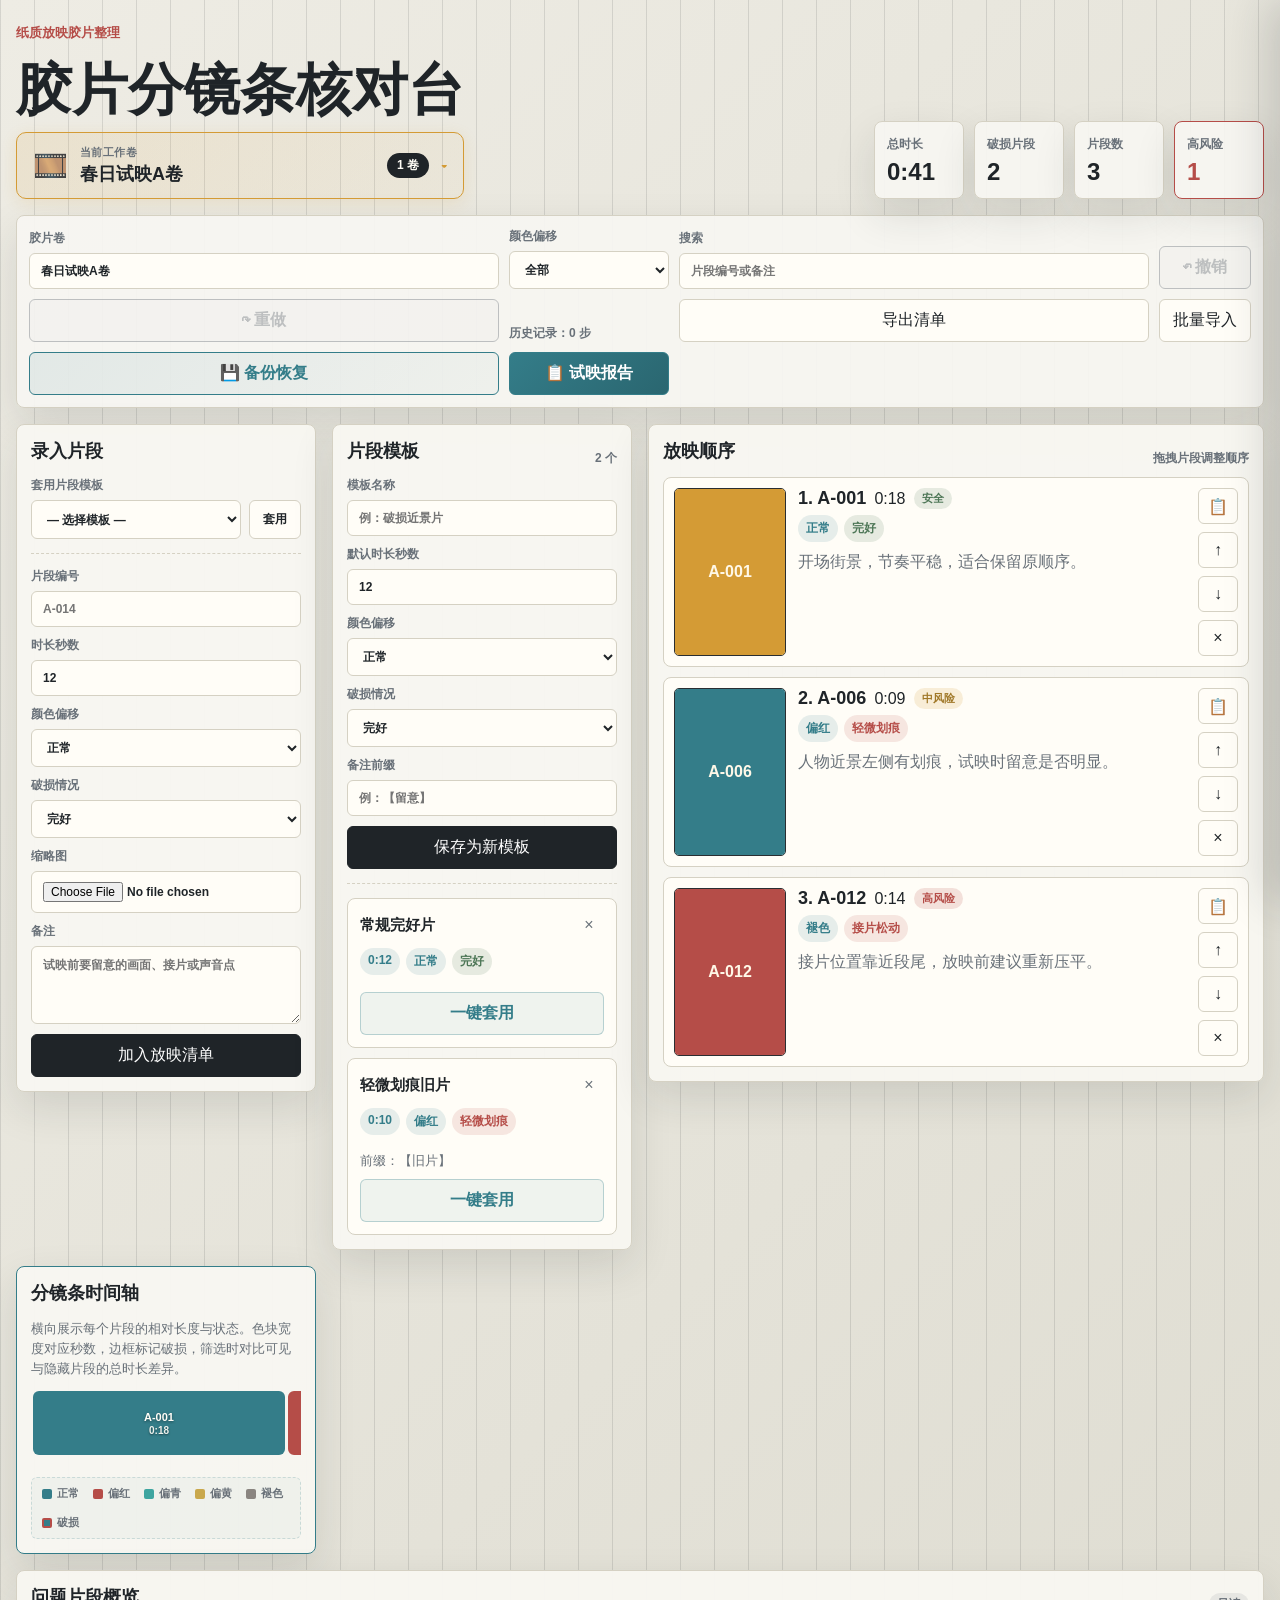
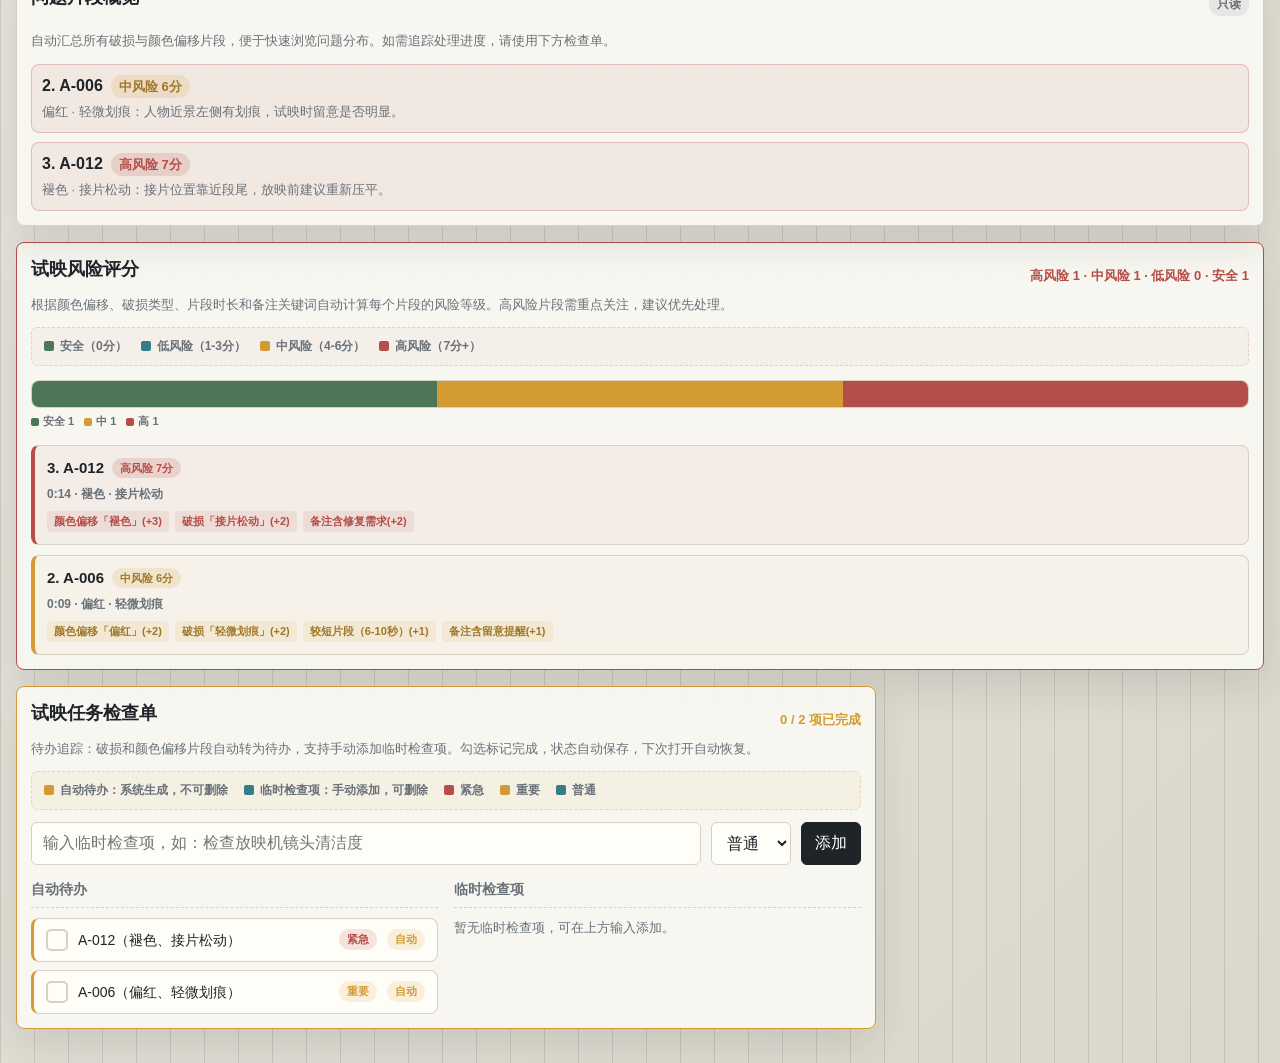
==== index.html @ 7a1b3fad ".41104836935399:3f5b674947022e9df2c1d7fb6cf31edd_6a314bb8a7eac68d84462b15.6a314bbda7eac68d84462b35.6" ====
<!doctype html>
<html lang="zh-CN">
  <head>
    <meta charset="UTF-8" />
    <meta name="viewport" content="width=device-width, initial-scale=1.0" />
    <title>胶片分镜条核对台</title>
    <link rel="stylesheet" href="styles.css" />
  </head>
  <body>
    <main class="shell">
      <header class="hero">
        <div class="hero-left">
          <p class="eyebrow">纸质放映胶片整理</p>
          <h1>胶片分镜条核对台</h1>
          <div class="reel-switcher">
            <button class="reel-switcher-btn" id="reelSwitcherBtn" title="管理胶片卷">
              <span class="reel-icon">🎞️</span>
              <span class="reel-info">
                <span class="reel-label">当前工作卷</span>
                <span class="reel-name" id="activeReelName">—</span>
              </span>
              <span class="reel-count" id="reelCountBadge">1 卷</span>
              <span class="reel-arrow">▾</span>
            </button>
          </div>
        </div>
        <div class="hero-stats">
          <div>
            <span>总时长</span>
            <strong id="totalDuration">0:00</strong>
          </div>
          <div>
            <span>破损片段</span>
            <strong id="damageCount">0</strong>
          </div>
          <div>
            <span>片段数</span>
            <strong id="segmentCount">0</strong>
          </div>
          <div class="risk-hero-stat">
            <span>高风险</span>
            <strong id="highRiskCount">0</strong>
          </div>
        </div>
      </header>

      <section class="toolbar">
        <label>
          胶片卷
          <input id="reelTitle" type="text" placeholder="例：春日试映A卷" />
        </label>
        <label>
          颜色偏移
          <select id="colorFilter">
            <option value="all">全部</option>
            <option value="正常">正常</option>
            <option value="偏红">偏红</option>
            <option value="偏青">偏青</option>
            <option value="偏黄">偏黄</option>
            <option value="褪色">褪色</option>
          </select>
        </label>
        <label>
          搜索
          <input id="searchInput" type="search" placeholder="片段编号或备注" />
        </label>
        <button id="undoBtn" class="history-btn" title="撤销 (Ctrl+Z)">↶ 撤销</button>
        <button id="redoBtn" class="history-btn" title="重做 (Ctrl+Shift+Z)">↷ 重做</button>
        <span id="historyStatus" class="history-status">历史记录：0 步</span>
        <button id="exportBtn">导出清单</button>
        <button id="importBtn">批量导入</button>
        <button id="backupBtn" class="backup-btn" title="备份与恢复">💾 备份恢复</button>
        <button id="reportBtn" class="report-btn" title="生成离线试映报告">📋 试映报告</button>
      </section>

      <section class="layout layout-with-templates">
        <aside class="panel">
          <div class="panel-head">
            <h2>录入片段</h2>
          </div>
          <div class="template-picker">
            <label>
              套用片段模板
              <div class="template-row">
                <select id="templateSelect">
                  <option value="">— 选择模板 —</option>
                </select>
                <button type="button" id="applyTemplateBtn" title="套用模板">套用</button>
              </div>
            </label>
          </div>
          <form id="segmentForm" class="segment-form">
            <label>
              片段编号
              <input id="codeInput" required placeholder="A-014" />
            </label>
            <label>
              时长秒数
              <input id="durationInput" required type="number" min="1" value="12" />
            </label>
            <label>
              颜色偏移
              <select id="shiftInput">
                <option value="正常">正常</option>
                <option value="偏红">偏红</option>
                <option value="偏青">偏青</option>
                <option value="偏黄">偏黄</option>
                <option value="褪色">褪色</option>
              </select>
            </label>
            <label>
              破损情况
              <select id="damageInput">
                <option value="完好">完好</option>
                <option value="轻微划痕">轻微划痕</option>
                <option value="齿孔破损">齿孔破损</option>
                <option value="接片松动">接片松动</option>
                <option value="需跳过">需跳过</option>
              </select>
            </label>
            <label>
              缩略图
              <input id="thumbInput" type="file" accept="image/*" />
            </label>
            <label>
              备注
              <textarea id="noteInput" rows="4" placeholder="试映前要留意的画面、接片或声音点"></textarea>
            </label>
            <button class="primary" type="submit">加入放映清单</button>
          </form>
        </aside>

        <aside class="panel template-panel">
          <div class="panel-head">
            <h2>片段模板</h2>
            <span id="templateCount">0 个</span>
          </div>
          <form id="templateForm" class="template-form">
            <label>
              模板名称
              <input id="templateNameInput" required placeholder="例：破损近景片" />
            </label>
            <label>
              默认时长秒数
              <input id="templateDurationInput" required type="number" min="1" value="12" />
            </label>
            <label>
              颜色偏移
              <select id="templateShiftInput">
                <option value="正常">正常</option>
                <option value="偏红">偏红</option>
                <option value="偏青">偏青</option>
                <option value="偏黄">偏黄</option>
                <option value="褪色">褪色</option>
              </select>
            </label>
            <label>
              破损情况
              <select id="templateDamageInput">
                <option value="完好">完好</option>
                <option value="轻微划痕">轻微划痕</option>
                <option value="齿孔破损">齿孔破损</option>
                <option value="接片松动">接片松动</option>
                <option value="需跳过">需跳过</option>
              </select>
            </label>
            <label>
              备注前缀
              <input id="templateNoteInput" placeholder="例：【留意】" />
            </label>
            <button class="primary" type="submit">保存为新模板</button>
          </form>
          <div id="templateList" class="template-list"></div>
        </aside>

        <section class="panel list-panel">
          <div class="panel-head">
            <h2>放映顺序</h2>
            <span>拖拽片段调整顺序</span>
          </div>
          <div id="segmentList" class="segment-list"></div>
        </section>

        <section class="panel timeline-panel">
          <div class="panel-head">
            <h2>分镜条时间轴</h2>
            <span id="timelineFilterHint"></span>
          </div>
          <p class="panel-hint">横向展示每个片段的相对长度与状态。色块宽度对应秒数，边框标记破损，筛选时对比可见与隐藏片段的总时长差异。</p>
          <div class="timeline-scroll">
            <div id="timelineBar" class="timeline-bar"></div>
          </div>
          <div class="timeline-legend">
            <span class="legend-item"><span class="legend-dot" style="background:var(--cyan)"></span>正常</span>
            <span class="legend-item"><span class="legend-dot" style="background:var(--red)"></span>偏红</span>
            <span class="legend-item"><span class="legend-dot" style="background:#3ea5a0"></span>偏青</span>
            <span class="legend-item"><span class="legend-dot" style="background:#c9a84c"></span>偏黄</span>
            <span class="legend-item"><span class="legend-dot" style="background:#8a8580"></span>褪色</span>
            <span class="legend-item"><span class="legend-dot damage-legend-dot"></span>破损</span>
          </div>
        </section>

        <aside class="panel warning-panel">
          <div class="panel-head">
            <h2>问题片段概览</h2>
            <span class="read-only-badge">只读</span>
          </div>
          <p class="panel-hint">自动汇总所有破损与颜色偏移片段，便于快速浏览问题分布。如需追踪处理进度，请使用下方检查单。</p>
          <div id="warningList" class="warning-list"></div>
        </aside>
      </section>

      <section class="risk-section">
        <div class="panel risk-panel">
          <div class="panel-head">
            <h2>试映风险评分</h2>
            <span id="riskOverviewStats">—</span>
          </div>
          <p class="panel-hint">根据颜色偏移、破损类型、片段时长和备注关键词自动计算每个片段的风险等级。高风险片段需重点关注，建议优先处理。</p>
          <div class="risk-legend">
            <span class="legend-item"><span class="legend-dot risk-legend-safe"></span> 安全（0分）</span>
            <span class="legend-item"><span class="legend-dot risk-legend-low"></span> 低风险（1-3分）</span>
            <span class="legend-item"><span class="legend-dot risk-legend-medium"></span> 中风险（4-6分）</span>
            <span class="legend-item"><span class="legend-dot risk-legend-high"></span> 高风险（7分+）</span>
          </div>
          <div class="risk-summary-bar" id="riskSummaryBar"></div>
          <div id="riskDetailList" class="risk-detail-list"></div>
        </div>
      </section>

      <section class="checklist-section">
        <div class="panel checklist-panel">
          <div class="panel-head">
            <h2>试映任务检查单</h2>
            <span id="checklistStats">0 / 0 项已完成</span>
          </div>
          <p class="panel-hint">待办追踪：破损和颜色偏移片段自动转为待办，支持手动添加临时检查项。勾选标记完成，状态自动保存，下次打开自动恢复。</p>
          <div class="checklist-legend">
            <span class="legend-item"><span class="legend-dot auto-dot"></span> 自动待办：系统生成，不可删除</span>
            <span class="legend-item"><span class="legend-dot manual-dot"></span> 临时检查项：手动添加，可删除</span>
            <span class="legend-item"><span class="legend-dot" style="background:#b54d48"></span> 紧急</span>
            <span class="legend-item"><span class="legend-dot" style="background:#d49b35"></span> 重要</span>
            <span class="legend-item"><span class="legend-dot" style="background:#347d89"></span> 普通</span>
          </div>
          <form id="checklistForm" class="checklist-form">
            <input id="checklistInput" type="text" placeholder="输入临时检查项，如：检查放映机镜头清洁度" required />
            <select id="checklistPriority" class="checklist-priority-select">
              <option value="normal">普通</option>
              <option value="important">重要</option>
              <option value="urgent">紧急</option>
            </select>
            <button class="primary" type="submit">添加</button>
          </form>
          <div class="checklist-groups">
            <div class="checklist-group">
              <h3 class="checklist-group-title">自动待办</h3>
              <div id="autoChecklist" class="checklist-list"></div>
            </div>
            <div class="checklist-group">
              <h3 class="checklist-group-title">临时检查项</h3>
              <div id="manualChecklist" class="checklist-list"></div>
            </div>
          </div>
        </div>
      </section>
    </main>

    <div class="reel-modal-backdrop" id="reelModalBackdrop"></div>
    <div class="reel-modal" id="reelModal" aria-hidden="true">
      <div class="reel-modal-header">
        <h2>胶片卷工作区</h2>
        <button type="button" class="reel-modal-close" id="reelModalClose" title="关闭">×</button>
      </div>
      <div class="reel-modal-body">
        <div class="reel-create-row">
          <input type="text" id="newReelNameInput" placeholder="新胶片卷名称，如：夏夜试映B卷" />
          <button type="button" class="primary" id="createReelBtn">新建胶片卷</button>
        </div>
        <div class="reel-list-header">
          <span>胶片卷列表</span>
          <span class="reel-list-tip" id="reelListTip">共 0 卷</span>
        </div>
        <div class="reel-tab-bar">
          <button type="button" class="reel-tab active" data-reel-tab="active">当前</button>
          <button type="button" class="reel-tab" data-reel-tab="archived">归档</button>
        </div>
        <div class="reel-list" id="reelList"></div>
      </div>
    </div>

    <div class="drawer-backdrop" id="drawerBackdrop"></div>
    <aside class="drawer" id="segmentDrawer" aria-hidden="true">
      <div class="drawer-header">
        <h2>片段详情</h2>
        <button type="button" class="drawer-close" id="drawerClose" title="关闭">×</button>
      </div>
      <div class="drawer-content">
        <div class="drawer-thumb-section">
          <div class="drawer-thumb" id="drawerThumb">
            <div class="film-placeholder">—</div>
          </div>
          <label class="drawer-thumb-upload">
            <input type="file" id="drawerThumbInput" accept="image/*" />
            <span>更换缩略图</span>
          </label>
        </div>
        <form id="drawerForm" class="drawer-form">
          <label>
            片段编号
            <input id="drawerCode" required placeholder="A-014" />
          </label>
          <label>
            时长秒数
            <input id="drawerDuration" required type="number" min="1" value="12" />
          </label>
          <label>
            颜色偏移
            <select id="drawerShift">
              <option value="正常">正常</option>
              <option value="偏红">偏红</option>
              <option value="偏青">偏青</option>
              <option value="偏黄">偏黄</option>
              <option value="褪色">褪色</option>
            </select>
          </label>
          <label>
            破损情况
            <select id="drawerDamage">
              <option value="完好">完好</option>
              <option value="轻微划痕">轻微划痕</option>
              <option value="齿孔破损">齿孔破损</option>
              <option value="接片松动">接片松动</option>
              <option value="需跳过">需跳过</option>
            </select>
          </label>
          <label>
            完整备注
            <textarea id="drawerNote" rows="6" placeholder="试映前要留意的画面、接片或声音点"></textarea>
          </label>
          <div class="drawer-actions">
            <button type="submit" class="primary">保存修改</button>
            <button type="button" id="drawerSaveTemplate" title="将此片段的配置保存为模板">存为模板</button>
            <button type="button" id="drawerDelete" class="drawer-delete-btn">删除此片段</button>
          </div>
        </form>
      </div>
    </aside>

    <div class="import-modal-backdrop" id="importModalBackdrop"></div>
    <div class="import-modal" id="importModal" aria-hidden="true">
      <div class="import-modal-header">
        <h2>批量导入片段清单</h2>
        <button type="button" class="import-modal-close" id="importModalClose" title="关闭">×</button>
      </div>
      <div class="import-modal-body">
        <p class="panel-hint">粘贴 CSV 文本或上传 CSV 文件，预览确认后写入当前放映清单。CSV 列顺序：片段编号, 秒数, 颜色偏移, 破损情况, 备注。</p>
        <div class="import-input-row">
          <textarea id="importCsvText" rows="8" placeholder="粘贴 CSV 内容，每行一条片段&#10;例：A-015,12,正常,完好,街景长镜头"></textarea>
          <div class="import-file-col">
            <label class="import-file-label">
              <input type="file" id="importCsvFile" accept=".csv,.txt" />
              <span>上传 CSV 文件</span>
            </label>
            <button type="button" class="primary" id="importParseBtn">解析预览</button>
          </div>
        </div>
        <div class="import-errors" id="importErrors" style="display:none"></div>
        <div class="import-preview-wrap" id="importPreviewWrap" style="display:none">
          <div class="import-preview-head">
            <h3>解析预览</h3>
            <span id="importPreviewStats"></span>
          </div>
          <div class="import-preview-scroll">
            <table class="import-preview-table" id="importPreviewTable">
              <thead>
                <tr>
                  <th style="width:42px"><input type="checkbox" id="importSelectAll" /></th>
                  <th>行号</th>
                  <th>片段编号</th>
                  <th>秒数</th>
                  <th>颜色偏移</th>
                  <th>破损情况</th>
                  <th>备注</th>
                  <th>状态</th>
                </tr>
              </thead>
              <tbody id="importPreviewBody"></tbody>
            </table>
          </div>
          <div class="import-actions">
            <button type="button" class="primary" id="importConfirmBtn" disabled>确认导入有效行</button>
            <button type="button" id="importCancelBtn">取消</button>
          </div>
        </div>
      </div>
    </div>

    <div class="save-tpl-modal-backdrop" id="saveTplModalBackdrop"></div>
    <div class="save-tpl-modal" id="saveTplModal" aria-hidden="true">
      <div class="save-tpl-modal-header">
        <h2>从片段保存为模板</h2>
        <button type="button" class="save-tpl-modal-close" id="saveTplModalClose" title="关闭">×</button>
      </div>
      <div class="save-tpl-modal-body">
        <p class="panel-hint">以下配置来自当前片段，确认名称后保存为新模板。</p>
        <form id="saveTplForm" class="save-tpl-form">
          <label>
            模板名称
            <input id="saveTplNameInput" required placeholder="例：近景破损片（参考自 A-014）" />
          </label>
          <div class="save-tpl-preview">
            <div class="save-tpl-preview-item">
              <span class="save-tpl-preview-label">时长</span>
              <span class="save-tpl-preview-value" id="saveTplPreviewDuration">—</span>
            </div>
            <div class="save-tpl-preview-item">
              <span class="save-tpl-preview-label">颜色偏移</span>
              <span class="save-tpl-preview-value" id="saveTplPreviewShift">—</span>
            </div>
            <div class="save-tpl-preview-item">
              <span class="save-tpl-preview-label">破损情况</span>
              <span class="save-tpl-preview-value" id="saveTplPreviewDamage">—</span>
            </div>
            <div class="save-tpl-preview-item">
              <span class="save-tpl-preview-label">备注前缀</span>
              <span class="save-tpl-preview-value" id="saveTplPreviewNote">—</span>
            </div>
          </div>
          <label>
            备注前缀（可编辑）
            <input id="saveTplNoteInput" placeholder="留空则不使用前缀" />
          </label>
          <div class="save-tpl-actions">
            <button type="submit" class="primary">确认保存模板</button>
            <button type="button" id="saveTplCancelBtn">取消</button>
          </div>
        </form>
      </div>
    </div>

    <div class="backup-modal-backdrop" id="backupModalBackdrop"></div>
    <div class="backup-modal" id="backupModal" aria-hidden="true">
      <div class="backup-modal-header">
        <h2>本地项目备份与恢复</h2>
        <button type="button" class="backup-modal-close" id="backupModalClose" title="关闭">×</button>
      </div>
      <div class="backup-modal-body">
        <div class="backup-section">
          <div class="backup-section-head">
            <h3>📤 导出备份</h3>
            <span class="backup-section-desc">将当前所有胶片卷、片段、模板数据导出为 JSON 备份文件</span>
          </div>
          <div class="backup-info">
            <div class="backup-info-item">
              <span class="backup-info-label">胶片卷</span>
              <span class="backup-info-value" id="backupReelCount">0 卷</span>
            </div>
            <div class="backup-info-item">
              <span class="backup-info-label">片段总数</span>
              <span class="backup-info-value" id="backupSegmentCount">0 个</span>
            </div>
            <div class="backup-info-item">
              <span class="backup-info-label">模板数</span>
              <span class="backup-info-value" id="backupTemplateCount">0 个</span>
            </div>
            <div class="backup-info-item">
              <span class="backup-info-label">数据版本</span>
              <span class="backup-info-value">v3</span>
            </div>
          </div>
          <button class="primary backup-export-btn" id="backupExportBtn">导出 JSON 备份文件</button>
        </div>

        <div class="backup-divider"></div>

        <div class="backup-section">
          <div class="backup-section-head">
            <h3>📥 导入恢复</h3>
            <span class="backup-section-desc">选择备份文件恢复数据，导入前会进行校验</span>
          </div>
          <label class="backup-file-label">
            <input type="file" id="backupFileInput" accept=".json" />
            <span>选择 JSON 备份文件</span>
          </label>
          <div class="backup-errors" id="backupErrors" style="display:none"></div>
          <div class="backup-warnings" id="backupWarnings" style="display:none"></div>
          <div class="backup-preview-wrap" id="backupPreviewWrap" style="display:none">
            <div class="backup-preview-head">
              <h4>备份预览</h4>
              <span id="backupVersionBadge" class="backup-version-badge">v2</span>
            </div>
            <div class="backup-preview-grid">
              <div class="backup-preview-item">
                <span class="backup-preview-label">胶片卷</span>
                <span class="backup-preview-value" id="previewReelCount">0 卷</span>
              </div>
              <div class="backup-preview-item">
                <span class="backup-preview-label">片段总数</span>
                <span class="backup-preview-value" id="previewSegmentCount">0 个</span>
              </div>
              <div class="backup-preview-item">
                <span class="backup-preview-label">模板数</span>
                <span class="backup-preview-value" id="previewTemplateCount">0 个</span>
              </div>
              <div class="backup-preview-item">
                <span class="backup-preview-label">导出时间</span>
                <span class="backup-preview-value" id="previewExportTime">—</span>
              </div>
            </div>
            <div class="backup-conflict-info" id="backupConflictInfo" style="display:none">
              <h4>⚠️ ID 冲突检测</h4>
              <p id="backupConflictText"></p>
            </div>
            <div class="backup-mode-select">
              <h4>选择恢复方式</h4>
              <div class="backup-mode-options">
                <label class="backup-mode-option">
                  <input type="radio" name="backupMode" value="overwrite" checked />
                  <div class="backup-mode-card">
                    <strong>覆盖当前数据</strong>
                    <span>用备份数据完全替换当前所有内容，当前数据将丢失</span>
                  </div>
                </label>
                <label class="backup-mode-option">
                  <input type="radio" name="backupMode" value="merge" />
                  <div class="backup-mode-card">
                    <strong>合并到当前清单</strong>
                    <span>将备份中的胶片卷、模板追加到当前数据，ID 冲突时自动生成新 ID</span>
                  </div>
                </label>
              </div>
            </div>
            <div class="backup-actions">
              <button type="button" class="primary" id="backupConfirmBtn" disabled>确认恢复</button>
              <button type="button" id="backupCancelBtn">取消</button>
            </div>
          </div>
        </div>
      </div>
    </div>

    <script src="risk-rules.js"></script>
    <script src="app.js"></script>
  </body>
</html>
---- styles.css ----
:root {
  --ink: #1f2428;
  --muted: #697179;
  --panel: #f8f7f2;
  --line: #d5d1c3;
  --amber: #d49b35;
  --red: #b54d48;
  --cyan: #347d89;
  --green: #4d7656;
  --bg: #e9e7dc;
  --shadow: 0 16px 42px rgba(33, 38, 42, 0.12);
}

* {
  box-sizing: border-box;
}

body {
  margin: 0;
  min-height: 100vh;
  background:
    repeating-linear-gradient(90deg, rgba(31, 36, 40, 0.12) 0 1px, transparent 1px 34px),
    linear-gradient(135deg, #eeece4, #dad8cc);
  color: var(--ink);
  font-family: "Inter", "PingFang SC", "Microsoft YaHei", sans-serif;
}

button,
input,
select,
textarea {
  font: inherit;
}

button {
  border: 1px solid var(--line);
  border-radius: 6px;
  background: #fffdf7;
  color: var(--ink);
  padding: 10px 13px;
  cursor: pointer;
}

button:hover {
  border-color: var(--cyan);
}

button.primary {
  background: var(--ink);
  border-color: var(--ink);
  color: #fff;
}

input,
select,
textarea {
  width: 100%;
  border: 1px solid var(--line);
  border-radius: 6px;
  background: #fffdf7;
  color: var(--ink);
  padding: 10px 11px;
  outline: none;
}

textarea {
  resize: vertical;
}

input:focus,
select:focus,
textarea:focus {
  border-color: var(--cyan);
  box-shadow: 0 0 0 3px rgba(52, 125, 137, 0.16);
}

.shell {
  width: min(1420px, calc(100vw - 32px));
  margin: 0 auto;
  padding: 24px 0 34px;
}

.hero {
  display: flex;
  justify-content: space-between;
  gap: 18px;
  align-items: end;
  margin-bottom: 16px;
}

.eyebrow {
  margin: 0 0 6px;
  color: var(--red);
  font-size: 13px;
  font-weight: 900;
  letter-spacing: 0;
}

h1,
h2,
p {
  margin-top: 0;
}

h1 {
  margin-bottom: 0;
  font-size: clamp(30px, 5vw, 56px);
  line-height: 1;
}

h2 {
  margin-bottom: 14px;
  font-size: 18px;
}

.hero-stats {
  display: grid;
  grid-template-columns: repeat(3, minmax(110px, 1fr));
  gap: 10px;
}

.hero-stats div {
  border: 1px solid var(--line);
  border-radius: 8px;
  background: rgba(248, 247, 242, 0.92);
  box-shadow: var(--shadow);
  padding: 12px;
}

.hero-stats span,
.panel-head span {
  color: var(--muted);
  font-size: 12px;
  font-weight: 800;
}

.hero-stats strong {
  display: block;
  margin-top: 5px;
  font-size: 24px;
}

.toolbar {
  display: grid;
  grid-template-columns: minmax(220px, 1fr) 160px minmax(200px, 1fr) auto;
  gap: 10px;
  align-items: end;
  border: 1px solid var(--line);
  border-radius: 8px;
  background: rgba(248, 247, 242, 0.92);
  box-shadow: var(--shadow);
  padding: 12px;
  margin-bottom: 16px;
}

label {
  display: grid;
  gap: 6px;
  color: var(--muted);
  font-size: 12px;
  font-weight: 900;
}

.layout {
  display: grid;
  grid-template-columns: 310px minmax(420px, 1fr) 300px;
  gap: 16px;
  align-items: start;
}

.layout-with-templates {
  grid-template-columns: 300px 300px minmax(420px, 1fr) 290px;
}

.panel {
  border: 1px solid var(--line);
  border-radius: 8px;
  background: rgba(248, 247, 242, 0.96);
  box-shadow: var(--shadow);
  padding: 14px;
}

.segment-form {
  display: grid;
  gap: 10px;
}

.panel-head {
  display: flex;
  align-items: center;
  justify-content: space-between;
  gap: 12px;
}

.segment-list {
  display: grid;
  gap: 10px;
}

.segment-card {
  display: grid;
  grid-template-columns: 112px 1fr auto;
  gap: 12px;
  align-items: stretch;
  border: 1px solid var(--line);
  border-radius: 8px;
  background: #fffdf7;
  padding: 10px;
  cursor: grab;
  transition: border-color 0.2s, box-shadow 0.2s, transform 0.15s;
}

.segment-card:hover {
  border-color: var(--cyan);
  box-shadow: 0 4px 14px rgba(52, 125, 137, 0.15);
}

.segment-card.dragging {
  opacity: 0.45;
}

.thumb {
  width: 100%;
  aspect-ratio: 1.45;
  border: 1px solid #2a2e31;
  border-radius: 5px;
  overflow: hidden;
  background:
    linear-gradient(45deg, rgba(212, 155, 53, 0.3), rgba(52, 125, 137, 0.28)),
    #2a2e31;
}

.thumb img {
  width: 100%;
  height: 100%;
  object-fit: cover;
  display: block;
}

.film-placeholder {
  display: grid;
  place-items: center;
  width: 100%;
  height: 100%;
  color: #fff8e8;
  font-weight: 900;
}

.segment-main {
  min-width: 0;
}

.segment-title {
  display: flex;
  align-items: center;
  gap: 8px;
  flex-wrap: wrap;
  margin-bottom: 6px;
}

.segment-title strong {
  font-size: 18px;
}

.tag-row {
  display: flex;
  gap: 6px;
  flex-wrap: wrap;
  margin-bottom: 8px;
}

.tag {
  border-radius: 999px;
  padding: 5px 8px;
  background: rgba(52, 125, 137, 0.12);
  color: var(--cyan);
  font-size: 12px;
  font-weight: 900;
}

.tag.damage {
  background: rgba(181, 77, 72, 0.13);
  color: var(--red);
}

.tag.ok {
  background: rgba(77, 118, 86, 0.14);
  color: var(--green);
}

.segment-note {
  margin: 0;
  color: var(--muted);
  line-height: 1.55;
}

.segment-actions {
  display: grid;
  gap: 8px;
  align-content: start;
}

.segment-actions button {
  width: 40px;
  height: 36px;
  padding: 0;
}

.warning-panel .panel-head {
  margin-bottom: 8px;
}

.read-only-badge {
  display: inline-block;
  padding: 3px 8px;
  border-radius: 999px;
  background: rgba(105, 113, 121, 0.12);
  color: var(--muted);
  font-size: 11px;
  font-weight: 900;
}

.warning-list {
  display: grid;
  gap: 9px;
}

.warning-item {
  border: 1px solid rgba(181, 77, 72, 0.28);
  border-radius: 8px;
  background: rgba(181, 77, 72, 0.08);
  padding: 10px;
  cursor: default;
  user-select: none;
}

.warning-item strong {
  display: block;
  margin-bottom: 4px;
}

.warning-item span,
.empty {
  color: var(--muted);
  font-size: 13px;
  line-height: 1.5;
}

.template-picker {
  margin-bottom: 14px;
  padding-bottom: 14px;
  border-bottom: 1px dashed var(--line);
}

.template-row {
  display: grid;
  grid-template-columns: 1fr auto;
  gap: 8px;
}

.template-panel .template-form {
  display: grid;
  gap: 10px;
  padding-bottom: 14px;
  margin-bottom: 14px;
  border-bottom: 1px dashed var(--line);
}

.template-list {
  display: grid;
  gap: 10px;
}

.template-card {
  border: 1px solid var(--line);
  border-radius: 8px;
  background: #fffdf7;
  padding: 12px;
  display: grid;
  gap: 9px;
}

.template-card-head {
  display: flex;
  align-items: center;
  justify-content: space-between;
  gap: 8px;
}

.template-card-head strong {
  font-size: 15px;
}

.template-delete {
  width: 30px;
  height: 28px;
  padding: 0;
  line-height: 1;
  border-color: transparent;
  background: transparent;
  color: var(--muted);
}

.template-delete:hover {
  border-color: var(--red);
  color: var(--red);
  background: rgba(181, 77, 72, 0.08);
}

.template-note {
  margin: 0;
  color: var(--muted);
  font-size: 13px;
}

.template-apply {
  width: 100%;
  background: rgba(52, 125, 137, 0.08);
  border-color: rgba(52, 125, 137, 0.3);
  color: var(--cyan);
  font-weight: 800;
}

.template-apply:hover {
  background: rgba(52, 125, 137, 0.16);
  border-color: var(--cyan);
}

@media (max-width: 1480px) {
  .layout-with-templates {
    grid-template-columns: 300px 300px minmax(380px, 1fr);
  }

  .layout-with-templates .warning-panel {
    grid-column: 1 / -1;
  }
}

@media (max-width: 1120px) {
  .hero {
    align-items: stretch;
    flex-direction: column;
  }

  .toolbar,
  .layout {
    grid-template-columns: 1fr;
  }
}

@media (max-width: 660px) {
  .shell {
    width: min(100vw - 20px, 1420px);
  }

  .hero-stats {
    grid-template-columns: 1fr;
  }

  .segment-card {
    grid-template-columns: 1fr;
  }

  .segment-actions {
    grid-template-columns: repeat(3, 1fr);
  }

  .segment-actions button {
    width: 100%;
  }

  .checklist-form {
    grid-template-columns: 1fr;
  }
}

.panel-hint {
  margin: 0 0 12px;
  color: var(--muted);
  font-size: 13px;
  line-height: 1.55;
}

.checklist-section {
  margin-top: 16px;
}

.checklist-panel {
  max-width: 860px;
  border-color: var(--amber);
}

.checklist-panel .panel-head span {
  color: var(--amber);
  font-weight: 900;
  font-size: 13px;
}

.checklist-legend {
  display: flex;
  gap: 16px;
  flex-wrap: wrap;
  margin-bottom: 12px;
  padding: 10px 12px;
  background: rgba(212, 155, 53, 0.06);
  border-radius: 6px;
  border: 1px dashed rgba(212, 155, 53, 0.3);
}

.legend-item {
  display: inline-flex;
  align-items: center;
  gap: 6px;
  color: var(--muted);
  font-size: 12px;
  font-weight: 800;
}

.legend-dot {
  width: 10px;
  height: 10px;
  border-radius: 2px;
  flex-shrink: 0;
}

.legend-dot.auto-dot {
  background: var(--amber);
}

.legend-dot.manual-dot {
  background: var(--cyan);
}

.checklist-form {
  display: grid;
  grid-template-columns: 1fr auto auto;
  gap: 10px;
  margin-bottom: 16px;
}

.checklist-form input {
  flex: 1;
}

.checklist-priority-select {
  min-width: 80px;
}

.checklist-groups {
  display: grid;
  grid-template-columns: 1fr 1fr;
  gap: 16px;
}

.checklist-group-title {
  font-size: 14px;
  color: var(--muted);
  margin: 0 0 10px;
  padding-bottom: 8px;
  border-bottom: 1px dashed var(--line);
}

.checklist-list {
  display: grid;
  gap: 8px;
}

.checklist-item {
  display: flex;
  align-items: center;
  gap: 10px;
  border: 1px solid var(--line);
  border-radius: 8px;
  background: #fffdf7;
  padding: 10px 12px;
  transition: background 0.2s, border-color 0.2s;
}

.checklist-item.checked {
  background: rgba(77, 118, 86, 0.06);
  border-color: rgba(77, 118, 86, 0.25);
}

.checklist-item.checked .checklist-text {
  text-decoration: line-through;
  color: var(--muted);
}

.checklist-checkbox {
  display: flex;
  align-items: center;
  justify-content: center;
  width: 22px;
  height: 22px;
  flex-shrink: 0;
  cursor: pointer;
  position: relative;
}

.checklist-checkbox input {
  position: absolute;
  opacity: 0;
  width: 0;
  height: 0;
}

.checkmark {
  width: 22px;
  height: 22px;
  border: 2px solid var(--line);
  border-radius: 5px;
  background: #fffdf7;
  transition: background 0.2s, border-color 0.2s;
}

.checklist-checkbox input:checked + .checkmark {
  background: var(--green);
  border-color: var(--green);
}

.checklist-checkbox input:checked + .checkmark::after {
  content: "";
  position: absolute;
  top: 4px;
  left: 7px;
  width: 6px;
  height: 10px;
  border: solid #fff;
  border-width: 0 2px 2px 0;
  transform: rotate(45deg);
}

.checklist-text {
  flex: 1;
  font-size: 14px;
  line-height: 1.45;
  min-width: 0;
  word-break: break-word;
  transition: color 0.2s;
}

.checklist-badge {
  flex-shrink: 0;
  border-radius: 999px;
  padding: 3px 8px;
  font-size: 11px;
  font-weight: 900;
}

.auto-badge {
  background: rgba(212, 155, 53, 0.14);
  color: var(--amber);
}

.priority-badge {
  flex-shrink: 0;
  border-radius: 999px;
  padding: 3px 8px;
  font-size: 11px;
  font-weight: 900;
}

.priority-urgent {
  background: rgba(181, 77, 72, 0.14);
  color: var(--red);
}

.priority-important {
  background: rgba(212, 155, 53, 0.14);
  color: var(--amber);
}

.priority-normal {
  background: rgba(52, 125, 137, 0.12);
  color: var(--cyan);
}

.checklist-item.priority-urgent-border {
  border-left: 3px solid var(--red);
}

.checklist-item.priority-important-border {
  border-left: 3px solid var(--amber);
}

.checklist-item.priority-normal-border {
  border-left: 3px solid var(--cyan);
}

.checklist-item.checked.priority-urgent-border,
.checklist-item.checked.priority-important-border,
.checklist-item.checked.priority-normal-border {
  border-left-color: var(--green);
}

.checklist-delete {
  flex-shrink: 0;
  width: 28px;
  height: 26px;
  padding: 0;
  line-height: 1;
  border-color: transparent;
  background: transparent;
  color: var(--muted);
  font-size: 16px;
}

.checklist-delete:hover {
  border-color: var(--red);
  color: var(--red);
  background: rgba(181, 77, 72, 0.08);
}

.checklist-item.auto-item {
  border-left: 3px solid var(--amber);
}

.checklist-item.manual-item {
  border-left: 3px solid var(--cyan);
}

.checklist-item.auto-item.checked {
  border-left-color: var(--green);
}

.checklist-item.manual-item.checked {
  border-left-color: var(--green);
}

@media (max-width: 780px) {
  .checklist-groups {
    grid-template-columns: 1fr;
  }
}

.drawer-backdrop {
  position: fixed;
  inset: 0;
  background: rgba(31, 36, 40, 0.45);
  backdrop-filter: blur(2px);
  opacity: 0;
  visibility: hidden;
  transition: opacity 0.25s ease, visibility 0.25s ease;
  z-index: 999;
}

.drawer-backdrop.open {
  opacity: 1;
  visibility: visible;
}

.drawer {
  position: fixed;
  top: 0;
  right: 0;
  width: min(440px, 100vw);
  height: 100vh;
  background: var(--panel);
  border-left: 1px solid var(--line);
  box-shadow: -12px 0 42px rgba(33, 38, 42, 0.18);
  transform: translateX(100%);
  transition: transform 0.3s cubic-bezier(0.4, 0, 0.2, 1);
  z-index: 1000;
  display: flex;
  flex-direction: column;
}

.drawer.open {
  transform: translateX(0);
}

.drawer-header {
  display: flex;
  align-items: center;
  justify-content: space-between;
  padding: 16px 18px;
  border-bottom: 1px solid var(--line);
  background: rgba(255, 253, 247, 0.85);
}

.drawer-header h2 {
  margin: 0;
  font-size: 18px;
}

.drawer-close {
  width: 36px;
  height: 34px;
  padding: 0;
  font-size: 22px;
  line-height: 1;
  border-color: transparent;
  background: transparent;
  color: var(--muted);
}

.drawer-close:hover {
  border-color: var(--line);
  color: var(--ink);
  background: #fffdf7;
}

.drawer-content {
  flex: 1;
  overflow-y: auto;
  padding: 18px;
  display: flex;
  flex-direction: column;
  gap: 16px;
}

.drawer-thumb-section {
  display: flex;
  flex-direction: column;
  gap: 10px;
  align-items: center;
}

.drawer-thumb {
  width: 100%;
  aspect-ratio: 1.7;
  border: 1px solid #2a2e31;
  border-radius: 6px;
  overflow: hidden;
  background:
    linear-gradient(45deg, rgba(212, 155, 53, 0.3), rgba(52, 125, 137, 0.28)),
    #2a2e31;
}

.drawer-thumb img {
  width: 100%;
  height: 100%;
  object-fit: cover;
  display: block;
}

.drawer-thumb .film-placeholder {
  display: grid;
  place-items: center;
  width: 100%;
  height: 100%;
  color: #fff8e8;
  font-weight: 900;
  font-size: 20px;
}

.drawer-thumb-upload {
  display: inline-flex;
  align-items: center;
  justify-content: center;
  gap: 6px;
  cursor: pointer;
  padding: 8px 14px;
  border: 1px dashed var(--line);
  border-radius: 6px;
  background: #fffdf7;
  color: var(--muted);
  font-size: 13px;
  font-weight: 800;
  width: auto;
}

.drawer-thumb-upload:hover {
  border-color: var(--cyan);
  color: var(--cyan);
}

.drawer-thumb-upload input {
  display: none;
}

.drawer-form {
  display: grid;
  gap: 12px;
}

.drawer-actions {
  display: grid;
  grid-template-columns: 1fr auto auto;
  gap: 10px;
  margin-top: 4px;
}

.drawer-delete-btn {
  background: rgba(181, 77, 72, 0.08);
  border-color: rgba(181, 77, 72, 0.3);
  color: var(--red);
  font-weight: 800;
}

.drawer-delete-btn:hover {
  background: rgba(181, 77, 72, 0.16);
  border-color: var(--red);
  color: var(--red);
}

#drawerSaveTemplate {
  background: linear-gradient(135deg, rgba(52, 125, 137, 0.08), rgba(52, 125, 137, 0.03));
  border-color: rgba(52, 125, 137, 0.35);
  color: var(--cyan);
  font-weight: 800;
}

#drawerSaveTemplate:hover {
  background: linear-gradient(135deg, rgba(52, 125, 137, 0.16), rgba(52, 125, 137, 0.06));
  border-color: var(--cyan);
  color: var(--cyan);
}

@media (max-width: 780px) {
  .drawer {
    top: auto;
    right: 0;
    left: 0;
    bottom: 0;
    width: 100vw;
    height: 88vh;
    border-left: none;
    border-top: 1px solid var(--line);
    box-shadow: 0 -12px 42px rgba(33, 38, 42, 0.25);
    transform: translateY(100%);
    border-radius: 16px 16px 0 0;
  }

  .drawer.open {
    transform: translateY(0);
  }

  .drawer-header {
    position: relative;
  }

  .drawer-header::before {
    content: "";
    position: absolute;
    top: 8px;
    left: 50%;
    transform: translateX(-50%);
    width: 40px;
    height: 4px;
    background: var(--line);
    border-radius: 2px;
  }

  .drawer-actions {
    grid-template-columns: 1fr;
  }

  .drawer-thumb {
    max-height: 220px;
  }
}

.hero-left {
  display: flex;
  flex-direction: column;
  gap: 14px;
}

.reel-switcher {
  display: flex;
}

.reel-switcher-btn {
  display: flex;
  align-items: center;
  gap: 12px;
  padding: 12px 16px;
  border: 1px solid var(--amber);
  border-radius: 10px;
  background: linear-gradient(135deg, rgba(212, 155, 53, 0.12), rgba(212, 155, 53, 0.04));
  box-shadow: 0 4px 16px rgba(212, 155, 53, 0.14);
  cursor: pointer;
  transition: all 0.2s;
  width: 100%;
  max-width: 520px;
}

.reel-switcher-btn:hover {
  border-color: var(--amber);
  background: linear-gradient(135deg, rgba(212, 155, 53, 0.18), rgba(212, 155, 53, 0.08));
  transform: translateY(-1px);
  box-shadow: 0 6px 20px rgba(212, 155, 53, 0.2);
}

.reel-icon {
  font-size: 28px;
  line-height: 1;
  flex-shrink: 0;
}

.reel-info {
  display: flex;
  flex-direction: column;
  align-items: flex-start;
  gap: 2px;
  flex: 1;
  min-width: 0;
}

.reel-label {
  font-size: 11px;
  font-weight: 900;
  color: var(--muted);
  letter-spacing: 0.04em;
}

.reel-name {
  font-size: 18px;
  font-weight: 900;
  color: var(--ink);
  overflow: hidden;
  text-overflow: ellipsis;
  white-space: nowrap;
  max-width: 100%;
}

.reel-count {
  flex-shrink: 0;
  padding: 4px 10px;
  border-radius: 999px;
  background: var(--ink);
  color: #fffdf7;
  font-size: 12px;
  font-weight: 900;
}

.reel-arrow {
  flex-shrink: 0;
  color: var(--amber);
  font-size: 12px;
  font-weight: 900;
}

.reel-modal-backdrop {
  position: fixed;
  inset: 0;
  background: rgba(31, 36, 40, 0.5);
  backdrop-filter: blur(3px);
  opacity: 0;
  visibility: hidden;
  transition: opacity 0.25s ease, visibility 0.25s ease;
  z-index: 1100;
}

.reel-modal-backdrop.open {
  opacity: 1;
  visibility: visible;
}

.reel-modal {
  position: fixed;
  top: 50%;
  left: 50%;
  transform: translate(-50%, -50%) scale(0.96);
  width: min(720px, calc(100vw - 32px));
  max-height: calc(100vh - 80px);
  background: var(--panel);
  border: 1px solid var(--line);
  border-radius: 14px;
  box-shadow: 0 24px 60px rgba(33, 38, 42, 0.28);
  opacity: 0;
  visibility: hidden;
  transition: opacity 0.25s ease, transform 0.25s ease, visibility 0.25s ease;
  z-index: 1101;
  display: flex;
  flex-direction: column;
  overflow: hidden;
}

.reel-modal.open {
  opacity: 1;
  visibility: visible;
  transform: translate(-50%, -50%) scale(1);
}

.reel-modal-header {
  display: flex;
  align-items: center;
  justify-content: space-between;
  padding: 18px 22px;
  border-bottom: 1px solid var(--line);
  background: linear-gradient(135deg, rgba(212, 155, 53, 0.08), rgba(212, 155, 53, 0.02));
}

.reel-modal-header h2 {
  margin: 0;
  font-size: 20px;
  display: flex;
  align-items: center;
  gap: 10px;
}

.reel-modal-header h2::before {
  content: "🎞️";
  font-size: 22px;
}

.reel-modal-close {
  width: 38px;
  height: 36px;
  padding: 0;
  font-size: 22px;
  line-height: 1;
  border-color: transparent;
  background: transparent;
  color: var(--muted);
}

.reel-modal-close:hover {
  border-color: var(--line);
  color: var(--ink);
  background: #fffdf7;
}

.reel-modal-body {
  padding: 22px;
  overflow-y: auto;
  display: flex;
  flex-direction: column;
  gap: 18px;
}

.reel-create-row {
  display: grid;
  grid-template-columns: 1fr auto;
  gap: 10px;
}

.reel-create-row input {
  font-size: 15px;
  padding: 12px 14px;
}

.reel-list-header {
  display: flex;
  align-items: center;
  justify-content: space-between;
  padding-bottom: 10px;
  border-bottom: 1px dashed var(--line);
  font-size: 14px;
  font-weight: 900;
  color: var(--ink);
}

.reel-list-tip {
  color: var(--muted);
  font-size: 12px;
  font-weight: 800;
}

.reel-tab-bar {
  display: flex;
  gap: 4px;
  margin: 12px 0;
  padding: 4px;
  background: #f5efe3;
  border-radius: 8px;
}

.reel-tab {
  flex: 1;
  padding: 8px 12px;
  border: none;
  background: transparent;
  border-radius: 6px;
  font-size: 13px;
  font-weight: 800;
  color: var(--muted);
  cursor: pointer;
  transition: all 0.2s;
}

.reel-tab:hover {
  color: var(--ink);
}

.reel-tab.active {
  background: #fffdf7;
  color: var(--amber);
  box-shadow: 0 2px 6px rgba(0, 0, 0, 0.08);
}

.reel-list {
  display: grid;
  gap: 10px;
}

.reel-card {
  display: grid;
  grid-template-columns: auto 1fr auto;
  gap: 14px;
  align-items: center;
  border: 1px solid var(--line);
  border-radius: 10px;
  background: #fffdf7;
  padding: 14px;
  transition: all 0.2s;
}

.reel-card:hover {
  border-color: var(--cyan);
  box-shadow: 0 4px 14px rgba(52, 125, 137, 0.12);
}

.reel-card.active {
  border-color: var(--amber);
  background: linear-gradient(135deg, rgba(212, 155, 53, 0.08), #fffdf7);
  box-shadow: 0 4px 18px rgba(212, 155, 53, 0.18);
}

.reel-card-indicator {
  width: 10px;
  height: 10px;
  border-radius: 50%;
  background: var(--muted);
  flex-shrink: 0;
}

.reel-card.active .reel-card-indicator {
  background: var(--amber);
  box-shadow: 0 0 0 4px rgba(212, 155, 53, 0.18);
}

.reel-card-main {
  min-width: 0;
}

.reel-card-title-row {
  display: flex;
  align-items: center;
  gap: 8px;
  flex-wrap: wrap;
  margin-bottom: 4px;
}

.reel-card-title {
  font-size: 16px;
  font-weight: 900;
  color: var(--ink);
}

.reel-card.active .reel-card-title {
  color: var(--amber);
}

.reel-card-title-input {
  font-size: 16px;
  font-weight: 900;
  padding: 6px 10px;
  max-width: 260px;
}

.reel-badge {
  flex-shrink: 0;
  padding: 2px 8px;
  border-radius: 999px;
  font-size: 10px;
  font-weight: 900;
}

.reel-badge.active-badge {
  background: rgba(212, 155, 53, 0.14);
  color: var(--amber);
}

.reel-badge.archive-badge {
  background: rgba(109, 99, 120, 0.14);
  color: #6d6378;
}

.reel-card.archived {
  opacity: 0.7;
  background: #f7f4ed;
}

.reel-card.archived:hover {
  border-color: #6d6378;
  box-shadow: 0 4px 14px rgba(109, 99, 120, 0.12);
}

.reel-card.archived .reel-card-title {
  color: var(--muted);
}

.reel-card-meta {
  display: flex;
  align-items: center;
  gap: 12px;
  flex-wrap: wrap;
  color: var(--muted);
  font-size: 12px;
  font-weight: 800;
}

.reel-card-meta span {
  display: inline-flex;
  align-items: center;
  gap: 4px;
}

.reel-card-actions {
  display: flex;
  align-items: center;
  gap: 6px;
  flex-shrink: 0;
}

.reel-action-btn {
  width: 34px;
  height: 32px;
  padding: 0;
  font-size: 14px;
  line-height: 1;
  border-color: transparent;
  background: transparent;
  color: var(--muted);
  border-radius: 6px;
}

.reel-action-btn:hover {
  border-color: var(--line);
  background: rgba(248, 247, 242, 0.8);
  color: var(--ink);
}

.reel-action-btn.switch-btn:hover {
  border-color: var(--cyan);
  background: rgba(52, 125, 137, 0.08);
  color: var(--cyan);
}

.reel-action-btn.delete-btn:hover {
  border-color: var(--red);
  background: rgba(181, 77, 72, 0.08);
  color: var(--red);
}

.reel-card-empty {
  padding: 40px 20px;
  text-align: center;
  color: var(--muted);
  border: 2px dashed var(--line);
  border-radius: 10px;
  font-size: 14px;
}

@media (max-width: 660px) {
  .reel-switcher-btn {
    max-width: none;
    padding: 10px 12px;
    gap: 10px;
  }

  .reel-icon {
    font-size: 24px;
  }

  .reel-name {
    font-size: 16px;
  }

  .reel-count {
    display: none;
  }

  .reel-create-row {
    grid-template-columns: 1fr;
  }

  .reel-card {
    grid-template-columns: auto 1fr;
    gap: 12px;
  }

  .reel-card-actions {
    grid-column: 1 / -1;
    justify-content: flex-end;
    padding-top: 8px;
    border-top: 1px dashed var(--line);
  }
}

.import-modal-backdrop {
  position: fixed;
  inset: 0;
  background: rgba(31, 36, 40, 0.5);
  backdrop-filter: blur(3px);
  opacity: 0;
  visibility: hidden;
  transition: opacity 0.25s ease, visibility 0.25s ease;
  z-index: 1200;
}

.import-modal-backdrop.open {
  opacity: 1;
  visibility: visible;
}

.import-modal {
  position: fixed;
  top: 50%;
  left: 50%;
  transform: translate(-50%, -50%) scale(0.96);
  width: min(860px, calc(100vw - 32px));
  max-height: calc(100vh - 60px);
  background: var(--panel);
  border: 1px solid var(--line);
  border-radius: 14px;
  box-shadow: 0 24px 60px rgba(33, 38, 42, 0.28);
  opacity: 0;
  visibility: hidden;
  transition: opacity 0.25s ease, transform 0.25s ease, visibility 0.25s ease;
  z-index: 1201;
  display: flex;
  flex-direction: column;
  overflow: hidden;
}

.import-modal.open {
  opacity: 1;
  visibility: visible;
  transform: translate(-50%, -50%) scale(1);
}

.import-modal-header {
  display: flex;
  align-items: center;
  justify-content: space-between;
  padding: 18px 22px;
  border-bottom: 1px solid var(--line);
  background: linear-gradient(135deg, rgba(52, 125, 137, 0.08), rgba(52, 125, 137, 0.02));
}

.import-modal-header h2 {
  margin: 0;
  font-size: 20px;
  display: flex;
  align-items: center;
  gap: 10px;
}

.import-modal-header h2::before {
  content: "📋";
  font-size: 22px;
}

.import-modal-close {
  width: 38px;
  height: 36px;
  padding: 0;
  font-size: 22px;
  line-height: 1;
  border-color: transparent;
  background: transparent;
  color: var(--muted);
}

.import-modal-close:hover {
  border-color: var(--line);
  color: var(--ink);
  background: #fffdf7;
}

.import-modal-body {
  padding: 22px;
  overflow-y: auto;
  display: flex;
  flex-direction: column;
  gap: 16px;
}

.import-input-row {
  display: grid;
  grid-template-columns: 1fr 180px;
  gap: 14px;
  align-items: start;
}

.import-input-row textarea {
  font-family: "SF Mono", "Menlo", "Consolas", monospace;
  font-size: 13px;
  line-height: 1.5;
  resize: vertical;
}

.import-file-col {
  display: flex;
  flex-direction: column;
  gap: 10px;
}

.import-file-label {
  display: inline-flex;
  align-items: center;
  justify-content: center;
  gap: 6px;
  cursor: pointer;
  padding: 10px 14px;
  border: 1px dashed var(--line);
  border-radius: 6px;
  background: #fffdf7;
  color: var(--muted);
  font-size: 13px;
  font-weight: 800;
  width: auto;
  text-align: center;
}

.import-file-label:hover {
  border-color: var(--cyan);
  color: var(--cyan);
}

.import-file-label input {
  display: none;
}

.import-errors {
  border: 1px solid rgba(181, 77, 72, 0.3);
  border-radius: 8px;
  background: rgba(181, 77, 72, 0.06);
  padding: 12px 14px;
}

.import-errors h4 {
  margin: 0 0 8px;
  color: var(--red);
  font-size: 14px;
}

.import-errors ul {
  margin: 0;
  padding-left: 18px;
  color: var(--red);
  font-size: 13px;
  line-height: 1.6;
}

.import-preview-wrap {
  border: 1px solid var(--line);
  border-radius: 8px;
  background: rgba(255, 253, 247, 0.5);
  padding: 14px;
  display: flex;
  flex-direction: column;
  gap: 12px;
}

.import-preview-head {
  display: flex;
  align-items: center;
  justify-content: space-between;
  gap: 12px;
}

.import-preview-head h3 {
  margin: 0;
  font-size: 16px;
}

.import-preview-head span {
  color: var(--muted);
  font-size: 12px;
  font-weight: 800;
}

.import-preview-scroll {
  max-height: 320px;
  overflow-y: auto;
  border: 1px solid var(--line);
  border-radius: 6px;
}

.import-preview-table {
  width: 100%;
  border-collapse: collapse;
  font-size: 13px;
}

.import-preview-table th {
  position: sticky;
  top: 0;
  background: var(--panel);
  border-bottom: 2px solid var(--line);
  padding: 8px 10px;
  text-align: left;
  font-size: 12px;
  font-weight: 900;
  color: var(--muted);
  white-space: nowrap;
}

.import-preview-table td {
  padding: 7px 10px;
  border-bottom: 1px solid var(--line);
  vertical-align: top;
  line-height: 1.45;
}

.import-preview-table tr:last-child td {
  border-bottom: none;
}

.import-preview-table tr.row-error {
  background: rgba(181, 77, 72, 0.06);
}

.import-preview-table tr.row-dup {
  background: rgba(212, 155, 53, 0.08);
}

.import-preview-table tr.row-ok {
  background: transparent;
}

.import-preview-table tr.row-selected {
  background: rgba(52, 125, 137, 0.08) !important;
}

.import-preview-table th input[type="checkbox"],
.import-preview-table td input[type="checkbox"] {
  cursor: pointer;
  accent-color: var(--teal);
}

.import-preview-table td input[type="checkbox"]:disabled {
  cursor: not-allowed;
  opacity: 0.4;
}

.import-preview-head #importPreviewStats {
  line-height: 1.6;
}

.import-status-ok {
  color: var(--green);
  font-weight: 800;
  font-size: 12px;
}

.import-status-warn {
  color: var(--amber);
  font-weight: 800;
  font-size: 12px;
}

.import-status-err {
  color: var(--red);
  font-weight: 800;
  font-size: 12px;
}

.import-actions {
  display: flex;
  gap: 10px;
  justify-content: flex-end;
}

.import-actions button:disabled {
  opacity: 0.4;
  cursor: not-allowed;
}

@media (max-width: 660px) {
  .import-input-row {
    grid-template-columns: 1fr;
  }

  .import-file-col {
    flex-direction: row;
    flex-wrap: wrap;
  }

  .import-modal {
    width: calc(100vw - 16px);
    max-height: calc(100vh - 30px);
  }
}

.timeline-panel {
  border-color: var(--cyan);
  min-width: 0;
  min-height: 0;
}

.timeline-panel .panel-head span {
  color: var(--cyan);
  font-weight: 900;
  font-size: 13px;
}

.timeline-scroll {
  overflow-x: auto;
  overflow-y: hidden;
  -webkit-overflow-scrolling: touch;
  padding-bottom: 10px;
  margin-bottom: 12px;
  scrollbar-width: thin;
  scrollbar-color: var(--cyan) transparent;
  overscroll-behavior-x: contain;
  position: relative;
  min-width: 0;
  width: 100%;
}

.timeline-scroll::-webkit-scrollbar {
  height: 8px;
}

.timeline-scroll::-webkit-scrollbar-track {
  background: rgba(52, 125, 137, 0.08);
  border-radius: 4px;
}

.timeline-scroll::-webkit-scrollbar-thumb {
  background: var(--cyan);
  border-radius: 4px;
  min-width: 40px;
}

.timeline-scroll::-webkit-scrollbar-thumb:hover {
  background: #2a6873;
}

.timeline-bar {
  display: inline-flex;
  align-items: stretch;
  gap: 3px;
  width: max-content;
  min-width: 100%;
  height: 64px;
  padding: 0 2px;
}

.timeline-block {
  position: relative;
  display: flex;
  flex-direction: column;
  align-items: center;
  justify-content: center;
  gap: 2px;
  border-radius: 6px;
  color: #fffdf7;
  font-weight: 900;
  font-size: 11px;
  cursor: pointer;
  transition: opacity 0.2s, transform 0.15s, box-shadow 0.2s;
  overflow: hidden;
  flex-shrink: 0;
  padding: 4px 0;
}

.timeline-block.timeline-visible {
  opacity: 1;
}

.timeline-block.timeline-dimmed {
  opacity: 0.25;
}

.timeline-block:hover {
  transform: translateY(-2px);
  box-shadow: 0 4px 14px rgba(31, 36, 40, 0.2);
  z-index: 2;
}

.timeline-block.timeline-damaged {
  border: 2px solid var(--red);
}

.timeline-block-code {
  white-space: nowrap;
  overflow: hidden;
  text-overflow: ellipsis;
  max-width: 100%;
  padding: 0 6px;
  line-height: 1.15;
  text-shadow: 0 1px 3px rgba(0, 0, 0, 0.4);
  font-size: 11px;
  z-index: 1;
}

.timeline-duration {
  white-space: nowrap;
  font-size: 10px;
  font-weight: 800;
  opacity: 0.92;
  text-shadow: 0 1px 2px rgba(0, 0, 0, 0.5);
  padding: 0 6px;
  line-height: 1;
  z-index: 1;
}

.timeline-damage-icon {
  position: absolute;
  top: 2px;
  right: 3px;
  font-size: 10px;
  line-height: 1;
  text-shadow: 0 1px 2px rgba(0, 0, 0, 0.5);
}

.timeline-legend {
  display: flex;
  gap: 14px;
  flex-wrap: wrap;
  padding: 8px 10px;
  background: rgba(52, 125, 137, 0.04);
  border-radius: 6px;
  border: 1px dashed rgba(52, 125, 137, 0.2);
}

.timeline-legend .legend-item {
  display: inline-flex;
  align-items: center;
  gap: 5px;
  color: var(--muted);
  font-size: 11px;
  font-weight: 800;
}

.timeline-legend .legend-dot {
  width: 10px;
  height: 10px;
  border-radius: 2px;
  flex-shrink: 0;
}

.damage-legend-dot {
  background: var(--cyan);
  border: 2px solid var(--red);
  width: 10px;
  height: 10px;
  border-radius: 2px;
  flex-shrink: 0;
}

@media (max-width: 660px) {
  .timeline-scroll {
    height: auto;
    padding-bottom: 14px;
  }

  .timeline-scroll::-webkit-scrollbar {
    height: 10px;
  }

  .timeline-bar {
    height: 60px;
  }

  .timeline-block {
    font-size: 10px;
    border-radius: 4px;
    min-width: 64px;
  }

  .timeline-block-code {
    font-size: 10px;
    padding: 0 4px;
  }

  .timeline-duration {
    font-size: 9px;
    padding: 0 4px;
  }

  .timeline-legend {
    gap: 8px;
    font-size: 10px;
    padding: 10px;
  }

  .timeline-legend .legend-item {
    font-size: 11px;
  }
}

.history-btn {
  background: linear-gradient(135deg, rgba(105, 113, 121, 0.08), rgba(105, 113, 121, 0.02));
  border-color: var(--muted);
  color: var(--muted);
  font-weight: 800;
  transition: all 0.2s;
}

.history-btn:hover:not(:disabled) {
  background: linear-gradient(135deg, rgba(105, 113, 121, 0.16), rgba(105, 113, 121, 0.06));
  border-color: var(--ink);
  color: var(--ink);
}

.history-btn:disabled {
  opacity: 0.4;
  cursor: not-allowed;
  background: rgba(105, 113, 121, 0.04);
}

.history-status {
  color: var(--muted);
  font-size: 12px;
  font-weight: 800;
  white-space: nowrap;
  display: flex;
  align-items: center;
}

.backup-btn {
  background: linear-gradient(135deg, rgba(52, 125, 137, 0.1), rgba(52, 125, 137, 0.04));
  border-color: var(--cyan);
  color: var(--cyan);
  font-weight: 800;
}

.backup-btn:hover {
  background: linear-gradient(135deg, rgba(52, 125, 137, 0.18), rgba(52, 125, 137, 0.08));
}

.save-tpl-modal-backdrop {
  position: fixed;
  inset: 0;
  background: rgba(31, 36, 40, 0.5);
  backdrop-filter: blur(3px);
  opacity: 0;
  visibility: hidden;
  transition: opacity 0.25s ease, visibility 0.25s ease;
  z-index: 1250;
}

.save-tpl-modal-backdrop.open {
  opacity: 1;
  visibility: visible;
}

.save-tpl-modal {
  position: fixed;
  top: 50%;
  left: 50%;
  transform: translate(-50%, -50%) scale(0.96);
  width: min(520px, calc(100vw - 32px));
  max-height: calc(100vh - 60px);
  background: var(--panel);
  border: 1px solid var(--line);
  border-radius: 14px;
  box-shadow: 0 24px 60px rgba(33, 38, 42, 0.28);
  opacity: 0;
  visibility: hidden;
  transition: opacity 0.25s ease, transform 0.25s ease, visibility 0.25s ease;
  z-index: 1251;
  display: flex;
  flex-direction: column;
  overflow: hidden;
}

.save-tpl-modal.open {
  opacity: 1;
  visibility: visible;
  transform: translate(-50%, -50%) scale(1);
}

.save-tpl-modal-header {
  display: flex;
  align-items: center;
  justify-content: space-between;
  padding: 18px 22px;
  border-bottom: 1px solid var(--line);
  background: linear-gradient(135deg, rgba(181, 77, 72, 0.06), rgba(52, 125, 137, 0.06));
}

.save-tpl-modal-header h2 {
  margin: 0;
  font-size: 18px;
  display: flex;
  align-items: center;
  gap: 10px;
}

.save-tpl-modal-header h2::before {
  content: "📋";
  font-size: 20px;
}

.save-tpl-modal-close {
  width: 38px;
  height: 36px;
  padding: 0;
  font-size: 22px;
  line-height: 1;
  border-color: transparent;
  background: transparent;
  color: var(--muted);
}

.save-tpl-modal-close:hover {
  border-color: var(--line);
  color: var(--ink);
  background: #fffdf7;
}

.save-tpl-modal-body {
  padding: 22px;
  overflow-y: auto;
  display: flex;
  flex-direction: column;
  gap: 16px;
}

.save-tpl-form {
  display: flex;
  flex-direction: column;
  gap: 14px;
}

.save-tpl-form label {
  display: flex;
  flex-direction: column;
  gap: 6px;
  font-size: 13px;
  font-weight: 700;
  color: var(--ink-soft);
}

.save-tpl-form input[type="text"],
.save-tpl-form input:not([type]) {
  padding: 9px 11px;
  font-size: 14px;
  font-family: inherit;
  border: 1px solid var(--line);
  border-radius: 7px;
  background: #fffdf7;
  color: var(--ink);
  outline: none;
  transition: border-color 0.15s ease, box-shadow 0.15s ease;
}

.save-tpl-form input:focus {
  border-color: var(--cyan);
  box-shadow: 0 0 0 3px rgba(52, 125, 137, 0.15);
}

.save-tpl-preview {
  display: grid;
  grid-template-columns: repeat(2, 1fr);
  gap: 10px;
  padding: 14px;
  border: 1px dashed var(--line);
  border-radius: 9px;
  background: rgba(255, 253, 247, 0.55);
}

.save-tpl-preview-item {
  display: flex;
  flex-direction: column;
  gap: 3px;
}

.save-tpl-preview-label {
  font-size: 11px;
  font-weight: 700;
  color: var(--muted);
  text-transform: uppercase;
  letter-spacing: 0.4px;
}

.save-tpl-preview-value {
  font-size: 14px;
  font-weight: 800;
  color: var(--ink);
  word-break: break-word;
}

.save-tpl-actions {
  display: flex;
  justify-content: flex-end;
  gap: 10px;
  padding-top: 4px;
}

.save-tpl-actions button[type="submit"] {
  min-width: 140px;
}

.backup-modal-backdrop {
  position: fixed;
  inset: 0;
  background: rgba(31, 36, 40, 0.55);
  backdrop-filter: blur(4px);
  opacity: 0;
  visibility: hidden;
  transition: opacity 0.25s ease, visibility 0.25s ease;
  z-index: 1300;
}

.backup-modal-backdrop.open {
  opacity: 1;
  visibility: visible;
}

.backup-modal {
  position: fixed;
  top: 50%;
  left: 50%;
  transform: translate(-50%, -50%) scale(0.96);
  width: min(640px, calc(100vw - 32px));
  max-height: calc(100vh - 60px);
  background: var(--panel);
  border: 1px solid var(--line);
  border-radius: 16px;
  box-shadow: 0 28px 70px rgba(33, 38, 42, 0.32);
  opacity: 0;
  visibility: hidden;
  transition: opacity 0.25s ease, transform 0.25s ease, visibility 0.25s ease;
  z-index: 1301;
  display: flex;
  flex-direction: column;
  overflow: hidden;
}

.backup-modal.open {
  opacity: 1;
  visibility: visible;
  transform: translate(-50%, -50%) scale(1);
}

.backup-modal-header {
  display: flex;
  align-items: center;
  justify-content: space-between;
  padding: 20px 24px;
  border-bottom: 1px solid var(--line);
  background: linear-gradient(135deg, rgba(52, 125, 137, 0.1), rgba(52, 125, 137, 0.02));
}

.backup-modal-header h2 {
  margin: 0;
  font-size: 20px;
  display: flex;
  align-items: center;
  gap: 10px;
}

.backup-modal-header h2::before {
  content: "💾";
  font-size: 22px;
}

.backup-modal-close {
  width: 40px;
  height: 36px;
  padding: 0;
  font-size: 22px;
  line-height: 1;
  border-color: transparent;
  background: transparent;
  color: var(--muted);
  border-radius: 8px;
}

.backup-modal-close:hover {
  border-color: var(--line);
  color: var(--ink);
  background: #fffdf7;
}

.backup-modal-body {
  padding: 22px 24px;
  overflow-y: auto;
  display: flex;
  flex-direction: column;
  gap: 20px;
}

.backup-section {
  display: flex;
  flex-direction: column;
  gap: 14px;
}

.backup-section-head {
  display: flex;
  flex-direction: column;
  gap: 4px;
}

.backup-section-head h3 {
  margin: 0;
  font-size: 17px;
}

.backup-section-desc {
  color: var(--muted);
  font-size: 13px;
  font-weight: 500;
}

.backup-info {
  display: grid;
  grid-template-columns: repeat(4, 1fr);
  gap: 10px;
}

.backup-info-item {
  display: flex;
  flex-direction: column;
  gap: 4px;
  padding: 12px;
  background: #fffdf7;
  border: 1px solid var(--line);
  border-radius: 8px;
}

.backup-info-label {
  color: var(--muted);
  font-size: 11px;
  font-weight: 800;
}

.backup-info-value {
  font-size: 16px;
  font-weight: 900;
  color: var(--ink);
}

.backup-export-btn {
  width: 100%;
  padding: 12px;
  font-size: 15px;
}

.backup-divider {
  height: 1px;
  background: var(--line);
  margin: 4px 0;
}

.backup-file-label {
  display: inline-flex;
  align-items: center;
  justify-content: center;
  gap: 8px;
  cursor: pointer;
  padding: 14px 20px;
  border: 2px dashed var(--line);
  border-radius: 10px;
  background: #fffdf7;
  color: var(--muted);
  font-size: 14px;
  font-weight: 800;
  width: 100%;
  text-align: center;
  transition: all 0.2s;
}

.backup-file-label:hover {
  border-color: var(--cyan);
  color: var(--cyan);
  background: rgba(52, 125, 137, 0.04);
}

.backup-file-label input {
  display: none;
}

.backup-errors {
  border: 1px solid rgba(181, 77, 72, 0.35);
  border-radius: 10px;
  background: rgba(181, 77, 72, 0.06);
  padding: 14px 16px;
}

.backup-errors h4 {
  margin: 0 0 8px;
  color: var(--red);
  font-size: 14px;
}

.backup-errors ul {
  margin: 0;
  padding-left: 20px;
  color: var(--red);
  font-size: 13px;
  line-height: 1.6;
}

.backup-warnings {
  border: 1px solid rgba(208, 154, 59, 0.35);
  border-radius: 10px;
  background: rgba(208, 154, 59, 0.06);
  padding: 14px 16px;
}

.backup-warnings h4 {
  margin: 0 0 8px;
  color: var(--amber);
  font-size: 14px;
}

.backup-warnings ul {
  margin: 0;
  padding-left: 20px;
  color: var(--amber);
  font-size: 13px;
  line-height: 1.6;
}

.backup-preview-wrap {
  border: 1px solid var(--line);
  border-radius: 12px;
  background: rgba(255, 253, 247, 0.6);
  padding: 16px;
  display: flex;
  flex-direction: column;
  gap: 14px;
}

.backup-preview-head {
  display: flex;
  align-items: center;
  justify-content: space-between;
}

.backup-preview-head h4 {
  margin: 0;
  font-size: 15px;
}

.backup-version-badge {
  padding: 4px 10px;
  border-radius: 999px;
  background: var(--cyan);
  color: #fff;
  font-size: 11px;
  font-weight: 900;
}

.backup-preview-grid {
  display: grid;
  grid-template-columns: repeat(4, 1fr);
  gap: 10px;
}

.backup-preview-item {
  display: flex;
  flex-direction: column;
  gap: 4px;
  padding: 10px;
  background: #fffdf7;
  border: 1px solid var(--line);
  border-radius: 8px;
}

.backup-preview-label {
  color: var(--muted);
  font-size: 11px;
  font-weight: 800;
}

.backup-preview-value {
  font-size: 14px;
  font-weight: 900;
  color: var(--ink);
}

.backup-conflict-info {
  border: 1px solid rgba(212, 155, 53, 0.4);
  border-radius: 8px;
  background: rgba(212, 155, 53, 0.08);
  padding: 12px 14px;
}

.backup-conflict-info h4 {
  margin: 0 0 6px;
  color: var(--amber);
  font-size: 13px;
}

.backup-conflict-info p {
  margin: 0;
  color: var(--ink);
  font-size: 13px;
  line-height: 1.5;
}

.backup-mode-select h4 {
  margin: 0 0 10px;
  font-size: 14px;
}

.backup-mode-options {
  display: grid;
  grid-template-columns: 1fr 1fr;
  gap: 10px;
}

.backup-mode-option {
  cursor: pointer;
  display: block;
}

.backup-mode-option input {
  display: none;
}

.backup-mode-card {
  padding: 12px;
  border: 2px solid var(--line);
  border-radius: 10px;
  background: #fffdf7;
  transition: all 0.2s;
  display: flex;
  flex-direction: column;
  gap: 6px;
}

.backup-mode-card strong {
  font-size: 14px;
  color: var(--ink);
}

.backup-mode-card span {
  font-size: 12px;
  color: var(--muted);
  line-height: 1.45;
}

.backup-mode-option input:checked + .backup-mode-card {
  border-color: var(--cyan);
  background: rgba(52, 125, 137, 0.06);
}

.backup-mode-option input:checked + .backup-mode-card strong {
  color: var(--cyan);
}

.backup-actions {
  display: flex;
  gap: 10px;
  justify-content: flex-end;
  padding-top: 4px;
}

.backup-actions button:disabled {
  opacity: 0.4;
  cursor: not-allowed;
}

@media (max-width: 660px) {
  .backup-modal {
    width: calc(100vw - 20px);
    max-height: calc(100vh - 20px);
    border-radius: 14px;
  }

  .backup-modal-body {
    padding: 18px;
  }

  .backup-info,
  .backup-preview-grid {
    grid-template-columns: repeat(2, 1fr);
  }

  .backup-mode-options {
    grid-template-columns: 1fr;
  }

  .backup-actions {
    flex-direction: column-reverse;
  }

  .backup-actions button {
    width: 100%;
  }
}

.risk-hero-stat {
  border-color: var(--red) !important;
}

.risk-hero-stat strong {
  color: var(--red);
}

.risk-badge {
  display: inline-block;
  padding: 2px 8px;
  border-radius: 999px;
  font-size: 11px;
  font-weight: 900;
  line-height: 1.5;
  white-space: nowrap;
}

.risk-badge.risk-safe {
  background: rgba(77, 118, 86, 0.14);
  color: var(--green);
}

.risk-badge.risk-low {
  background: rgba(52, 125, 137, 0.12);
  color: var(--cyan);
}

.risk-badge.risk-medium {
  background: rgba(212, 155, 53, 0.16);
  color: #a07828;
}

.risk-badge.risk-high {
  background: rgba(181, 77, 72, 0.16);
  color: var(--red);
}

.risk-section {
  margin-top: 16px;
}

.risk-panel {
  border-color: var(--red);
}

.risk-panel .panel-head span {
  color: var(--red);
  font-weight: 900;
  font-size: 13px;
}

.risk-legend {
  display: flex;
  gap: 14px;
  flex-wrap: wrap;
  margin-bottom: 14px;
  padding: 10px 12px;
  background: rgba(181, 77, 72, 0.04);
  border-radius: 6px;
  border: 1px dashed rgba(181, 77, 72, 0.2);
}

.risk-legend .legend-item {
  display: inline-flex;
  align-items: center;
  gap: 6px;
  color: var(--muted);
  font-size: 12px;
  font-weight: 800;
}

.risk-legend-safe {
  background: var(--green);
}

.risk-legend-low {
  background: var(--cyan);
}

.risk-legend-medium {
  background: var(--amber);
}

.risk-legend-high {
  background: var(--red);
}

.risk-summary-bar {
  margin-bottom: 16px;
}

.risk-bar-track {
  display: flex;
  height: 28px;
  border-radius: 8px;
  overflow: hidden;
  border: 1px solid var(--line);
  background: rgba(248, 247, 242, 0.5);
}

.risk-bar-segment {
  min-width: 0;
  transition: width 0.3s ease;
}

.risk-bar-safe {
  background: var(--green);
}

.risk-bar-low {
  background: var(--cyan);
}

.risk-bar-medium {
  background: var(--amber);
}

.risk-bar-high {
  background: var(--red);
}

.risk-bar-labels {
  display: flex;
  gap: 10px;
  flex-wrap: wrap;
  margin-top: 6px;
}

.risk-bar-label {
  font-size: 11px;
  font-weight: 800;
  color: var(--muted);
}

.risk-bar-label-safe::before {
  content: "";
  display: inline-block;
  width: 8px;
  height: 8px;
  border-radius: 2px;
  background: var(--green);
  margin-right: 4px;
  vertical-align: middle;
}

.risk-bar-label-low::before {
  content: "";
  display: inline-block;
  width: 8px;
  height: 8px;
  border-radius: 2px;
  background: var(--cyan);
  margin-right: 4px;
  vertical-align: middle;
}

.risk-bar-label-medium::before {
  content: "";
  display: inline-block;
  width: 8px;
  height: 8px;
  border-radius: 2px;
  background: var(--amber);
  margin-right: 4px;
  vertical-align: middle;
}

.risk-bar-label-high::before {
  content: "";
  display: inline-block;
  width: 8px;
  height: 8px;
  border-radius: 2px;
  background: var(--red);
  margin-right: 4px;
  vertical-align: middle;
}

.risk-detail-list {
  display: grid;
  gap: 10px;
}

.risk-detail-item {
  border: 1px solid var(--line);
  border-radius: 8px;
  background: #fffdf7;
  padding: 12px;
  display: flex;
  flex-direction: column;
  gap: 8px;
}

.risk-detail-item.risk-safe {
  border-left: 4px solid var(--green);
}

.risk-detail-item.risk-low {
  border-left: 4px solid var(--cyan);
}

.risk-detail-item.risk-medium {
  border-left: 4px solid var(--amber);
  background: rgba(212, 155, 53, 0.04);
}

.risk-detail-item.risk-high {
  border-left: 4px solid var(--red);
  background: rgba(181, 77, 72, 0.06);
}

.risk-detail-head {
  display: flex;
  align-items: center;
  gap: 8px;
  flex-wrap: wrap;
}

.risk-detail-head strong {
  font-size: 15px;
}

.risk-detail-info {
  display: flex;
  gap: 8px;
}

.risk-detail-meta {
  color: var(--muted);
  font-size: 12px;
  font-weight: 800;
}

.risk-detail-reasons {
  display: flex;
  gap: 6px;
  flex-wrap: wrap;
}

.risk-reason-tag {
  display: inline-block;
  padding: 2px 7px;
  border-radius: 4px;
  background: rgba(31, 36, 40, 0.06);
  color: var(--muted);
  font-size: 11px;
  font-weight: 800;
  line-height: 1.5;
}

.risk-detail-item.risk-high .risk-reason-tag {
  background: rgba(181, 77, 72, 0.1);
  color: var(--red);
}

.risk-detail-item.risk-medium .risk-reason-tag {
  background: rgba(212, 155, 53, 0.12);
  color: #a07828;
}

.warning-item-head {
  display: flex;
  align-items: center;
  gap: 8px;
  margin-bottom: 4px;
}

.warning-item-head strong {
  display: inline;
  margin-bottom: 0;
}

.drawer-risk-info {
  padding: 10px 12px;
  border-radius: 8px;
  margin-bottom: 4px;
}

.drawer-risk-info.risk-safe {
  background: rgba(77, 118, 86, 0.08);
  border: 1px solid rgba(77, 118, 86, 0.2);
}

.drawer-risk-info.risk-low {
  background: rgba(52, 125, 137, 0.08);
  border: 1px solid rgba(52, 125, 137, 0.2);
}

.drawer-risk-info.risk-medium {
  background: rgba(212, 155, 53, 0.1);
  border: 1px solid rgba(212, 155, 53, 0.3);
}

.drawer-risk-info.risk-high {
  background: rgba(181, 77, 72, 0.1);
  border: 1px solid rgba(181, 77, 72, 0.3);
}

.drawer-risk-head {
  margin-bottom: 6px;
}

.drawer-risk-reasons {
  display: flex;
  gap: 6px;
  flex-wrap: wrap;
}

.hero-stats {
  grid-template-columns: repeat(4, minmax(90px, 1fr));
}

@media (max-width: 660px) {
  .risk-legend {
    gap: 8px;
    font-size: 11px;
  }

  .risk-bar-track {
    height: 22px;
  }

  .risk-detail-item {
    padding: 10px;
  }

  .risk-detail-head strong {
    font-size: 14px;
  }

  .hero-stats {
    grid-template-columns: repeat(2, 1fr);
  }
}

.report-btn {
  background: linear-gradient(135deg, #347d89, #2a6670);
  color: #fff;
  border-color: #347d89;
  font-weight: 700;
}

.report-btn:hover {
  border-color: #2a6670;
  background: linear-gradient(135deg, #2a6670, #1f5058);
}

.report-window-body {
  margin: 0;
  padding: 0;
  background: #fff;
  color: #1f2428;
  font-family: "Inter", "PingFang SC", "Microsoft YaHei", sans-serif;
  font-size: 12px;
  line-height: 1.5;
}

.report-toolbar {
  position: sticky;
  top: 0;
  z-index: 100;
  display: flex;
  gap: 10px;
  justify-content: flex-end;
  padding: 10px 24px;
  background: #f8f7f2;
  border-bottom: 1px solid #d5d1c3;
  box-shadow: 0 2px 8px rgba(0, 0, 0, 0.06);
}

.report-toolbar button {
  padding: 8px 16px;
  font-size: 13px;
}

.report-container {
  width: 210mm;
  min-height: 297mm;
  margin: 20px auto;
  padding: 20mm 18mm;
  background: #fff;
  box-sizing: border-box;
}

.report-cover {
  min-height: 257mm;
  display: flex;
  flex-direction: column;
  justify-content: space-between;
  padding: 20mm 0;
  page-break-after: always;
}

.report-cover-top {
  text-align: center;
}

.report-cover-eyebrow {
  font-size: 14px;
  color: #b54d48;
  letter-spacing: 4px;
  font-weight: 800;
  margin-bottom: 20px;
}

.report-cover-title {
  font-size: 40px;
  font-weight: 900;
  color: #1f2428;
  margin: 0 0 16px;
  letter-spacing: 2px;
}

.report-cover-subtitle {
  font-size: 18px;
  color: #697179;
  margin: 0;
}

.report-cover-film-icon {
  font-size: 120px;
  margin: 60px 0;
  opacity: 0.15;
}

.report-cover-info {
  display: grid;
  grid-template-columns: 1fr 1fr;
  gap: 16px 40px;
  padding: 30px;
  border: 2px solid #d5d1c3;
  border-radius: 4px;
  background: #faf9f4;
}

.report-cover-info-item {
  display: flex;
  flex-direction: column;
  gap: 4px;
}

.report-cover-info-item span:first-child {
  font-size: 11px;
  color: #697179;
  font-weight: 700;
  letter-spacing: 1px;
}

.report-cover-info-item span:last-child {
  font-size: 16px;
  color: #1f2428;
  font-weight: 600;
}

.report-cover-footer {
  text-align: center;
  font-size: 11px;
  color: #697179;
  padding-top: 20px;
  border-top: 1px solid #d5d1c3;
}

.report-section {
  margin-bottom: 24px;
  page-break-inside: avoid;
}

.report-section-title {
  font-size: 18px;
  font-weight: 800;
  color: #1f2428;
  margin: 0 0 14px;
  padding-bottom: 8px;
  border-bottom: 2px solid #347d89;
  display: flex;
  align-items: center;
  gap: 8px;
}

.report-section-title::before {
  content: "";
  width: 4px;
  height: 18px;
  background: #347d89;
  border-radius: 2px;
}

.report-summary-grid {
  display: grid;
  grid-template-columns: repeat(4, 1fr);
  gap: 12px;
  margin-bottom: 10px;
}

.report-summary-card {
  padding: 14px;
  border: 1px solid #d5d1c3;
  border-radius: 6px;
  background: #faf9f4;
  text-align: center;
}

.report-summary-card-label {
  display: block;
  font-size: 11px;
  color: #697179;
  font-weight: 700;
  margin-bottom: 6px;
}

.report-summary-card-value {
  display: block;
  font-size: 22px;
  font-weight: 900;
  color: #1f2428;
}

.report-summary-card-value.risk-high { color: #b54d48; }
.report-summary-card-value.risk-medium { color: #d49b35; }
.report-summary-card-value.risk-low { color: #347d89; }
.report-summary-card-value.risk-safe { color: #4d7656; }

.report-risk-bar {
  height: 24px;
  border-radius: 4px;
  overflow: hidden;
  display: flex;
  border: 1px solid #d5d1c3;
  margin-top: 8px;
}

.report-risk-bar-segment {
  height: 100%;
  display: flex;
  align-items: center;
  justify-content: center;
  font-size: 10px;
  font-weight: 700;
  color: #fff;
  min-width: 0;
}

.report-risk-bar-safe { background: #4d7656; }
.report-risk-bar-low { background: #347d89; }
.report-risk-bar-medium { background: #d49b35; }
.report-risk-bar-high { background: #b54d48; }

.report-risk-legend {
  display: flex;
  gap: 16px;
  margin-top: 10px;
  font-size: 11px;
  color: #697179;
}

.report-risk-legend-item {
  display: flex;
  align-items: center;
  gap: 5px;
}

.report-risk-legend-dot {
  width: 10px;
  height: 10px;
  border-radius: 50%;
}

.report-segments-table {
  width: 100%;
  border-collapse: collapse;
  font-size: 11px;
}

.report-segments-table th,
.report-segments-table td {
  padding: 8px 6px;
  border-bottom: 1px solid #e8e5da;
  text-align: left;
  vertical-align: middle;
}

.report-segments-table th {
  background: #f8f7f2;
  font-weight: 800;
  color: #1f2428;
  border-top: 2px solid #d5d1c3;
  border-bottom: 2px solid #d5d1c3;
  font-size: 11px;
}

.report-segments-table tr:hover td {
  background: #faf9f4;
}

.report-seg-thumb {
  width: 48px;
  height: 34px;
  border-radius: 3px;
  object-fit: cover;
  border: 1px solid #d5d1c3;
}

.report-seg-thumb-placeholder {
  width: 48px;
  height: 34px;
  border-radius: 3px;
  display: flex;
  align-items: center;
  justify-content: center;
  font-size: 9px;
  font-weight: 700;
  color: #fff;
  letter-spacing: 0.5px;
}

.report-seg-code {
  font-weight: 700;
  color: #1f2428;
  white-space: nowrap;
}

.report-seg-duration {
  font-weight: 600;
  color: #347d89;
  white-space: nowrap;
}

.report-tag {
  display: inline-block;
  padding: 2px 7px;
  border-radius: 10px;
  font-size: 10px;
  font-weight: 700;
  white-space: nowrap;
}

.report-tag.shift-normal { background: rgba(52, 125, 137, 0.12); color: #347d89; }
.report-tag.shift-red { background: rgba(181, 77, 72, 0.12); color: #b54d48; }
.report-tag.shift-cyan { background: rgba(62, 165, 160, 0.12); color: #3ea5a0; }
.report-tag.shift-yellow { background: rgba(201, 168, 76, 0.15); color: #9a7d30; }
.report-tag.shift-fade { background: rgba(138, 133, 128, 0.15); color: #6d6860; }

.report-tag.damage-ok { background: rgba(77, 118, 86, 0.12); color: #4d7656; }
.report-tag.damage-bad { background: rgba(181, 77, 72, 0.12); color: #b54d48; }

.report-risk-badge {
  display: inline-block;
  padding: 2px 8px;
  border-radius: 10px;
  font-size: 10px;
  font-weight: 800;
  white-space: nowrap;
}

.report-risk-badge.risk-safe { background: rgba(77, 118, 86, 0.15); color: #4d7656; }
.report-risk-badge.risk-low { background: rgba(52, 125, 137, 0.15); color: #347d89; }
.report-risk-badge.risk-medium { background: rgba(212, 155, 53, 0.2); color: #9a7d30; }
.report-risk-badge.risk-high { background: rgba(181, 77, 72, 0.15); color: #b54d48; }

.report-seg-note {
  color: #697179;
  font-size: 10px;
  max-width: 180px;
  overflow: hidden;
  text-overflow: ellipsis;
  white-space: nowrap;
}

.report-checklist-group {
  margin-bottom: 16px;
}

.report-checklist-group-title {
  font-size: 13px;
  font-weight: 800;
  color: #1f2428;
  margin: 0 0 10px;
  padding-bottom: 4px;
  border-bottom: 1px solid #e8e5da;
}

.report-checklist-item {
  display: flex;
  align-items: flex-start;
  gap: 10px;
  padding: 8px 0;
  border-bottom: 1px solid #f0ede3;
  font-size: 12px;
}

.report-checklist-checkbox {
  width: 16px;
  height: 16px;
  border: 2px solid #d5d1c3;
  border-radius: 3px;
  flex-shrink: 0;
  display: flex;
  align-items: center;
  justify-content: center;
  margin-top: 1px;
  background: #fff;
}

.report-checklist-checkbox.checked {
  background: #4d7656;
  border-color: #4d7656;
  color: #fff;
  font-size: 11px;
  font-weight: 900;
}

.report-checklist-text {
  flex: 1;
  color: #1f2428;
}

.report-checklist-item.completed .report-checklist-text {
  text-decoration: line-through;
  color: #697179;
}

.report-checklist-badge {
  display: inline-block;
  padding: 1px 6px;
  border-radius: 8px;
  font-size: 10px;
  font-weight: 700;
  flex-shrink: 0;
}

.report-checklist-badge.auto {
  background: rgba(52, 125, 137, 0.12);
  color: #347d89;
}

.report-checklist-badge.manual {
  background: rgba(212, 155, 53, 0.15);
  color: #9a7d30;
}

.report-priority-badge {
  display: inline-block;
  padding: 1px 6px;
  border-radius: 8px;
  font-size: 10px;
  font-weight: 700;
  flex-shrink: 0;
}

.report-priority-badge-urgent {
  background: rgba(181, 77, 72, 0.12);
  color: #b54d48;
}

.report-priority-badge-important {
  background: rgba(212, 155, 53, 0.15);
  color: #9a7d30;
}

.report-priority-badge-normal {
  background: rgba(52, 125, 137, 0.12);
  color: #347d89;
}

.report-checklist-item.report-priority-urgent {
  border-left: 3px solid #b54d48;
  padding-left: 10px;
}

.report-checklist-item.report-priority-important {
  border-left: 3px solid #d49b35;
  padding-left: 10px;
}

.report-checklist-item.report-priority-normal {
  border-left: 3px solid #347d89;
  padding-left: 10px;
}

.report-checklist-item.completed.report-priority-urgent,
.report-checklist-item.completed.report-priority-important,
.report-checklist-item.completed.report-priority-normal {
  border-left-color: #4d7656;
}

.report-checklist-progress {
  display: flex;
  align-items: center;
  gap: 12px;
  padding: 10px 14px;
  background: #faf9f4;
  border: 1px solid #d5d1c3;
  border-radius: 6px;
  margin-bottom: 14px;
}

.report-checklist-progress-text {
  font-weight: 700;
  color: #1f2428;
}

.report-checklist-progress-bar {
  flex: 1;
  height: 10px;
  background: #e8e5da;
  border-radius: 5px;
  overflow: hidden;
}

.report-checklist-progress-fill {
  height: 100%;
  background: linear-gradient(90deg, #347d89, #4d7656);
  border-radius: 5px;
  transition: width 0.3s ease;
}

.report-abnormal-list {
  display: grid;
  gap: 10px;
}

.report-abnormal-card {
  display: grid;
  grid-template-columns: 60px 1fr auto;
  gap: 12px;
  padding: 12px;
  border: 1px solid #e8e5da;
  border-left: 4px solid #b54d48;
  border-radius: 4px;
  background: #fdfaf4;
  align-items: center;
}

.report-abnormal-card.medium {
  border-left-color: #d49b35;
  background: #fdfaf4;
}

.report-abnormal-thumb {
  width: 60px;
  height: 42px;
  border-radius: 3px;
  object-fit: cover;
  border: 1px solid #d5d1c3;
}

.report-abnormal-thumb-placeholder {
  width: 60px;
  height: 42px;
  border-radius: 3px;
  display: flex;
  align-items: center;
  justify-content: center;
  font-size: 10px;
  font-weight: 700;
  color: #fff;
}

.report-abnormal-info {
  display: flex;
  flex-direction: column;
  gap: 4px;
}

.report-abnormal-code {
  font-size: 14px;
  font-weight: 800;
  color: #1f2428;
}

.report-abnormal-reasons {
  display: flex;
  gap: 6px;
  flex-wrap: wrap;
}

.report-abnormal-note {
  font-size: 11px;
  color: #697179;
  margin-top: 2px;
}

.report-abnormal-meta {
  text-align: right;
  display: flex;
  flex-direction: column;
  gap: 4px;
  align-items: flex-end;
}

.report-abnormal-duration {
  font-size: 13px;
  font-weight: 700;
  color: #347d89;
}

.report-page-footer {
  margin-top: 40px;
  padding-top: 12px;
  border-top: 1px solid #d5d1c3;
  display: flex;
  justify-content: space-between;
  font-size: 10px;
  color: #697179;
}

@media print {
  .report-toolbar {
    display: none !important;
  }

  .report-window-body {
    background: #fff;
  }

  .report-container {
    width: 100%;
    margin: 0;
    padding: 0;
    box-shadow: none;
  }

  @page {
    size: A4;
    margin: 15mm 12mm;
  }

  .report-section {
    page-break-inside: avoid;
  }

  .report-cover {
    page-break-after: always;
  }

  .report-segments-table {
    page-break-inside: auto;
  }

  .report-segments-table tr {
    page-break-inside: avoid;
  }
}
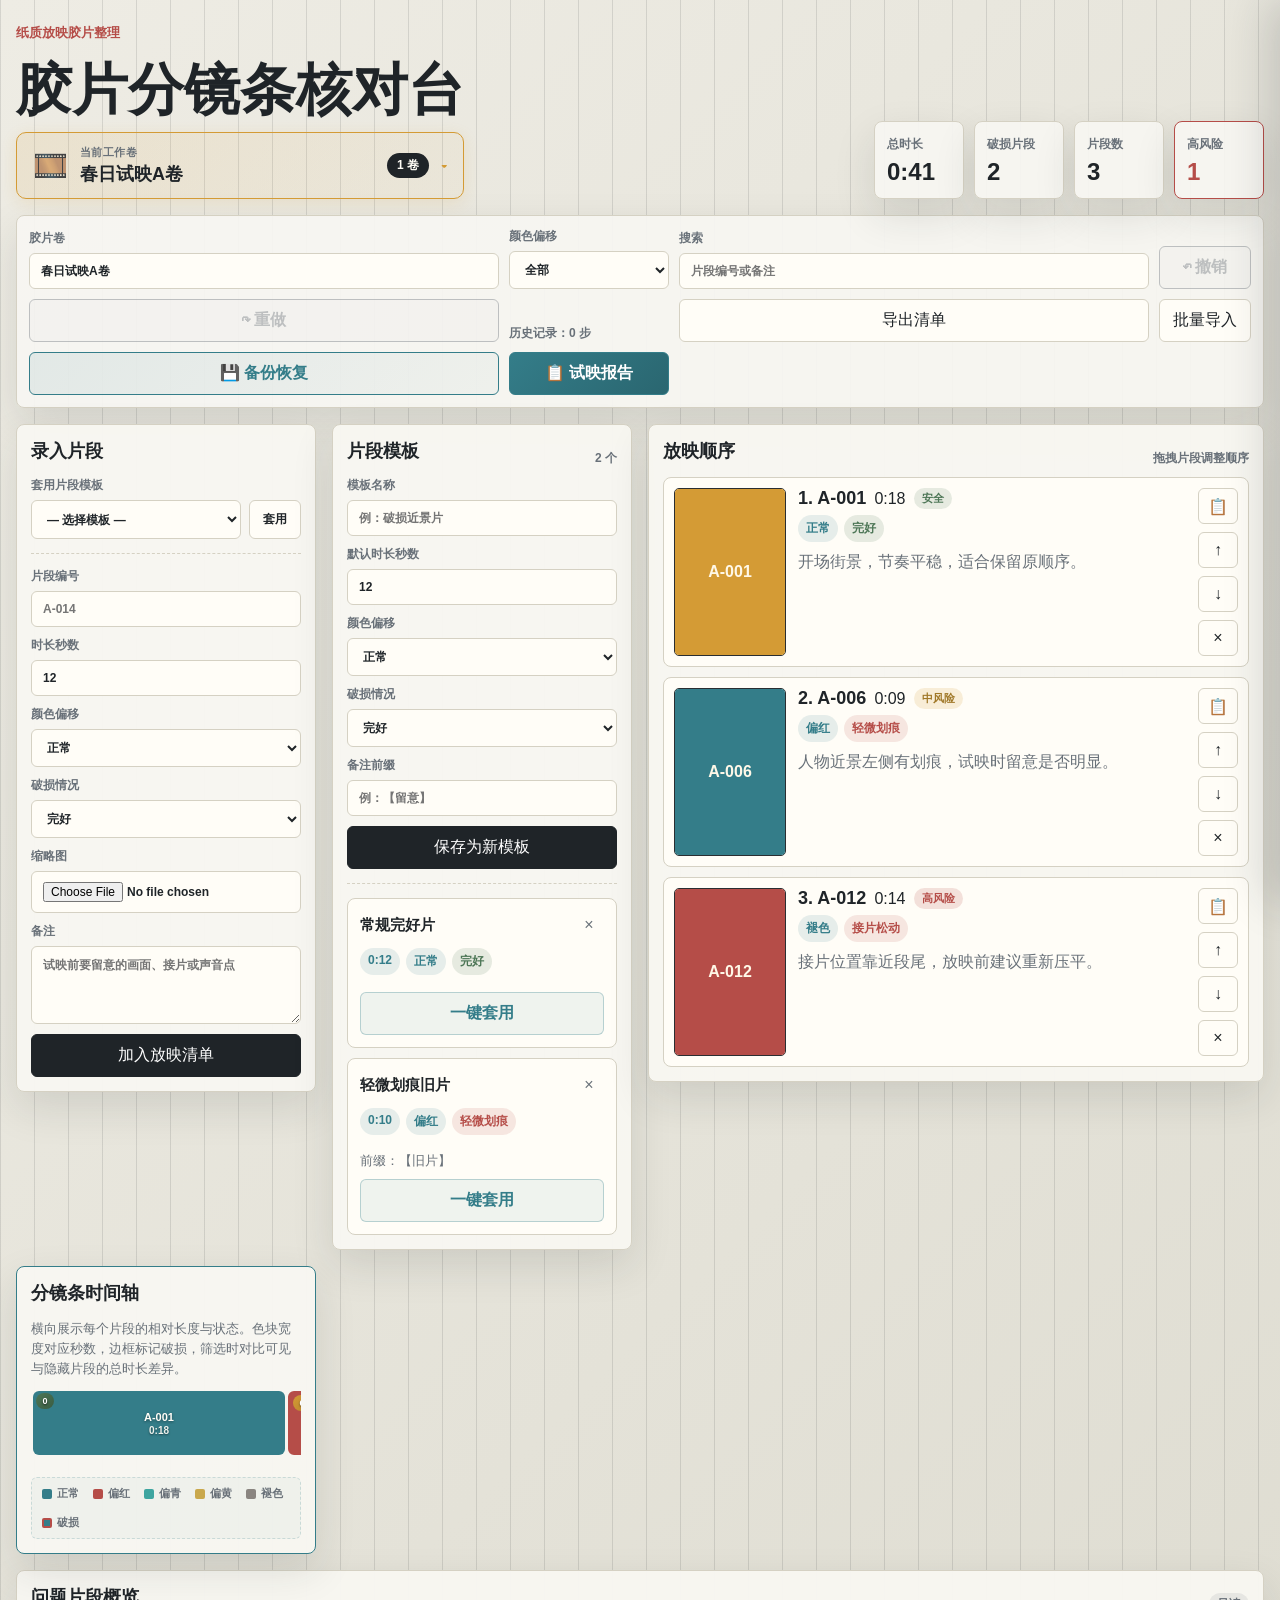
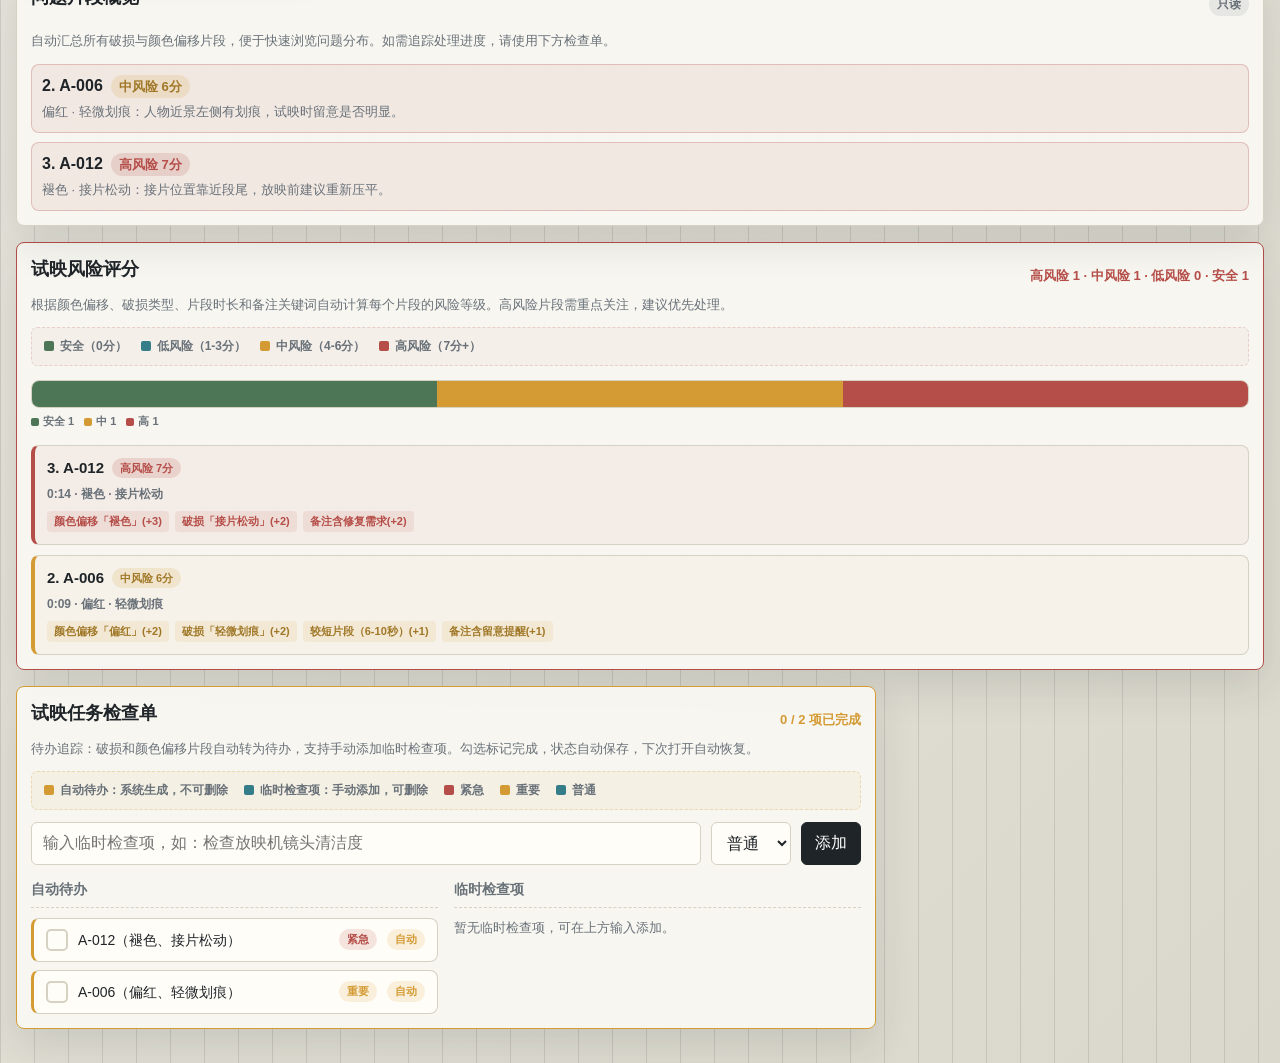
==== commit 2cc58f5c: ".41104836935399:c2142005f9fa2d009575b7053ff5a807_6a317a23a7eac68d8446446c.6a317a24a7eac68d8446446e.6" ====
--- a/index.html
+++ b/index.html
@@ -187,9 +187,10 @@
             <span id="timelineFilterHint"></span>
           </div>
           <p class="panel-hint">横向展示每个片段的相对长度与状态。色块宽度对应秒数，边框标记破损，筛选时对比可见与隐藏片段的总时长差异。</p>
-          <div class="timeline-scroll">
+          <div class="timeline-scroll" id="timelineScroll">
             <div id="timelineBar" class="timeline-bar"></div>
           </div>
+          <div id="timelineTooltip" class="timeline-tooltip" aria-hidden="true"></div>
           <div class="timeline-legend">
             <span class="legend-item"><span class="legend-dot" style="background:var(--cyan)"></span>正常</span>
             <span class="legend-item"><span class="legend-dot" style="background:var(--red)"></span>偏红</span>
--- a/styles.css
+++ b/styles.css
@@ -1836,6 +1836,201 @@
   flex-shrink: 0;
 }
 
+.timeline-risk-badge {
+  position: absolute;
+  top: 2px;
+  left: 3px;
+  min-width: 18px;
+  height: 16px;
+  padding: 0 4px;
+  border-radius: 8px;
+  font-size: 9px;
+  font-weight: 900;
+  line-height: 16px;
+  text-align: center;
+  color: #fff;
+  background: rgba(0, 0, 0, 0.35);
+  text-shadow: 0 1px 2px rgba(0, 0, 0, 0.6);
+  z-index: 2;
+}
+
+.timeline-risk-badge.risk-safe {
+  background: linear-gradient(135deg, #4d7656, #3a5c42);
+}
+
+.timeline-risk-badge.risk-low {
+  background: linear-gradient(135deg, #347d89, #2a6873);
+}
+
+.timeline-risk-badge.risk-medium {
+  background: linear-gradient(135deg, #d49b35, #b8842c);
+}
+
+.timeline-risk-badge.risk-high {
+  background: linear-gradient(135deg, #b54d48, #9a3e3a);
+  animation: risk-pulse 2s ease-in-out infinite;
+}
+
+@keyframes risk-pulse {
+  0%, 100% {
+    box-shadow: 0 0 0 0 rgba(181, 77, 72, 0.4);
+  }
+  50% {
+    box-shadow: 0 0 0 3px rgba(181, 77, 72, 0.15);
+  }
+}
+
+.timeline-block.timeline-dimmed {
+  opacity: 0.22;
+  filter: grayscale(0.4);
+  position: relative;
+}
+
+.timeline-block.timeline-dimmed::after {
+  content: "";
+  position: absolute;
+  inset: 0;
+  background: repeating-linear-gradient(
+    45deg,
+    transparent,
+    transparent 4px,
+    rgba(31, 36, 40, 0.1) 4px,
+    rgba(31, 36, 40, 0.1) 8px
+  );
+  pointer-events: none;
+  border-radius: inherit;
+}
+
+.timeline-block.timeline-dimmed:hover {
+  opacity: 0.45;
+  filter: grayscale(0.1);
+  transform: translateY(-1px);
+}
+
+.timeline-block.timeline-visible:hover {
+  transform: translateY(-3px);
+  box-shadow: 0 6px 20px rgba(31, 36, 40, 0.28);
+}
+
+.timeline-block:active {
+  transform: translateY(-1px) scale(0.98);
+  transition: transform 0.08s ease;
+}
+
+.timeline-panel {
+  position: relative;
+}
+
+.timeline-tooltip {
+  position: absolute;
+  z-index: 100;
+  min-width: 220px;
+  max-width: 320px;
+  padding: 12px 14px;
+  background: var(--panel);
+  border: 1px solid var(--line);
+  border-radius: 10px;
+  box-shadow: 0 8px 28px rgba(31, 36, 40, 0.22);
+  font-size: 12px;
+  line-height: 1.5;
+  opacity: 0;
+  visibility: hidden;
+  transform: translateY(4px);
+  transition: opacity 0.15s ease, transform 0.15s ease, visibility 0.15s ease;
+  pointer-events: none;
+}
+
+.timeline-tooltip.visible {
+  opacity: 1;
+  visibility: visible;
+  transform: translateY(0);
+}
+
+.timeline-tooltip::before {
+  content: "";
+  position: absolute;
+  bottom: -6px;
+  left: 50%;
+  transform: translateX(-50%) rotate(45deg);
+  width: 12px;
+  height: 12px;
+  background: var(--panel);
+  border-right: 1px solid var(--line);
+  border-bottom: 1px solid var(--line);
+}
+
+.tooltip-row,
+.tooltip-note-row {
+  display: flex;
+  align-items: flex-start;
+  gap: 10px;
+  padding: 3px 0;
+}
+
+.tooltip-note-row {
+  padding-top: 6px;
+  margin-top: 4px;
+  border-top: 1px dashed rgba(31, 36, 40, 0.12);
+}
+
+.tooltip-label {
+  flex-shrink: 0;
+  min-width: 36px;
+  color: var(--muted);
+  font-weight: 800;
+  font-size: 11px;
+}
+
+.tooltip-value {
+  flex: 1;
+  color: var(--ink);
+  font-weight: 700;
+  word-break: break-all;
+}
+
+.tooltip-risk {
+  padding: 1px 8px;
+  border-radius: 4px;
+  display: inline-block;
+  font-weight: 900;
+}
+
+.tooltip-risk.risk-safe {
+  background: rgba(77, 118, 86, 0.12);
+  color: #3a5c42;
+}
+
+.tooltip-risk.risk-low {
+  background: rgba(52, 125, 137, 0.12);
+  color: #2a6873;
+}
+
+.tooltip-risk.risk-medium {
+  background: rgba(212, 155, 53, 0.15);
+  color: #a8771e;
+}
+
+.tooltip-risk.risk-high {
+  background: rgba(181, 77, 72, 0.15);
+  color: #9a3e3a;
+}
+
+.tooltip-note {
+  font-weight: 600;
+  opacity: 0.88;
+  line-height: 1.55;
+}
+
+.tooltip-hint {
+  margin-top: 8px;
+  padding-top: 8px;
+  border-top: 1px dashed rgba(31, 36, 40, 0.12);
+  color: var(--muted);
+  font-size: 11px;
+  font-weight: 800;
+  text-align: center;
+}
+
 @media (max-width: 660px) {
   .timeline-scroll {
     height: auto;
@@ -1866,6 +2061,14 @@
     padding: 0 4px;
   }
 
+  .timeline-risk-badge {
+    min-width: 15px;
+    height: 14px;
+    padding: 0 3px;
+    font-size: 8px;
+    line-height: 14px;
+  }
+
   .timeline-legend {
     gap: 8px;
     font-size: 10px;
@@ -1873,6 +2076,13 @@
   }
 
   .timeline-legend .legend-item {
+    font-size: 11px;
+  }
+
+  .timeline-tooltip {
+    min-width: 180px;
+    max-width: 260px;
+    padding: 10px 12px;
     font-size: 11px;
   }
 }
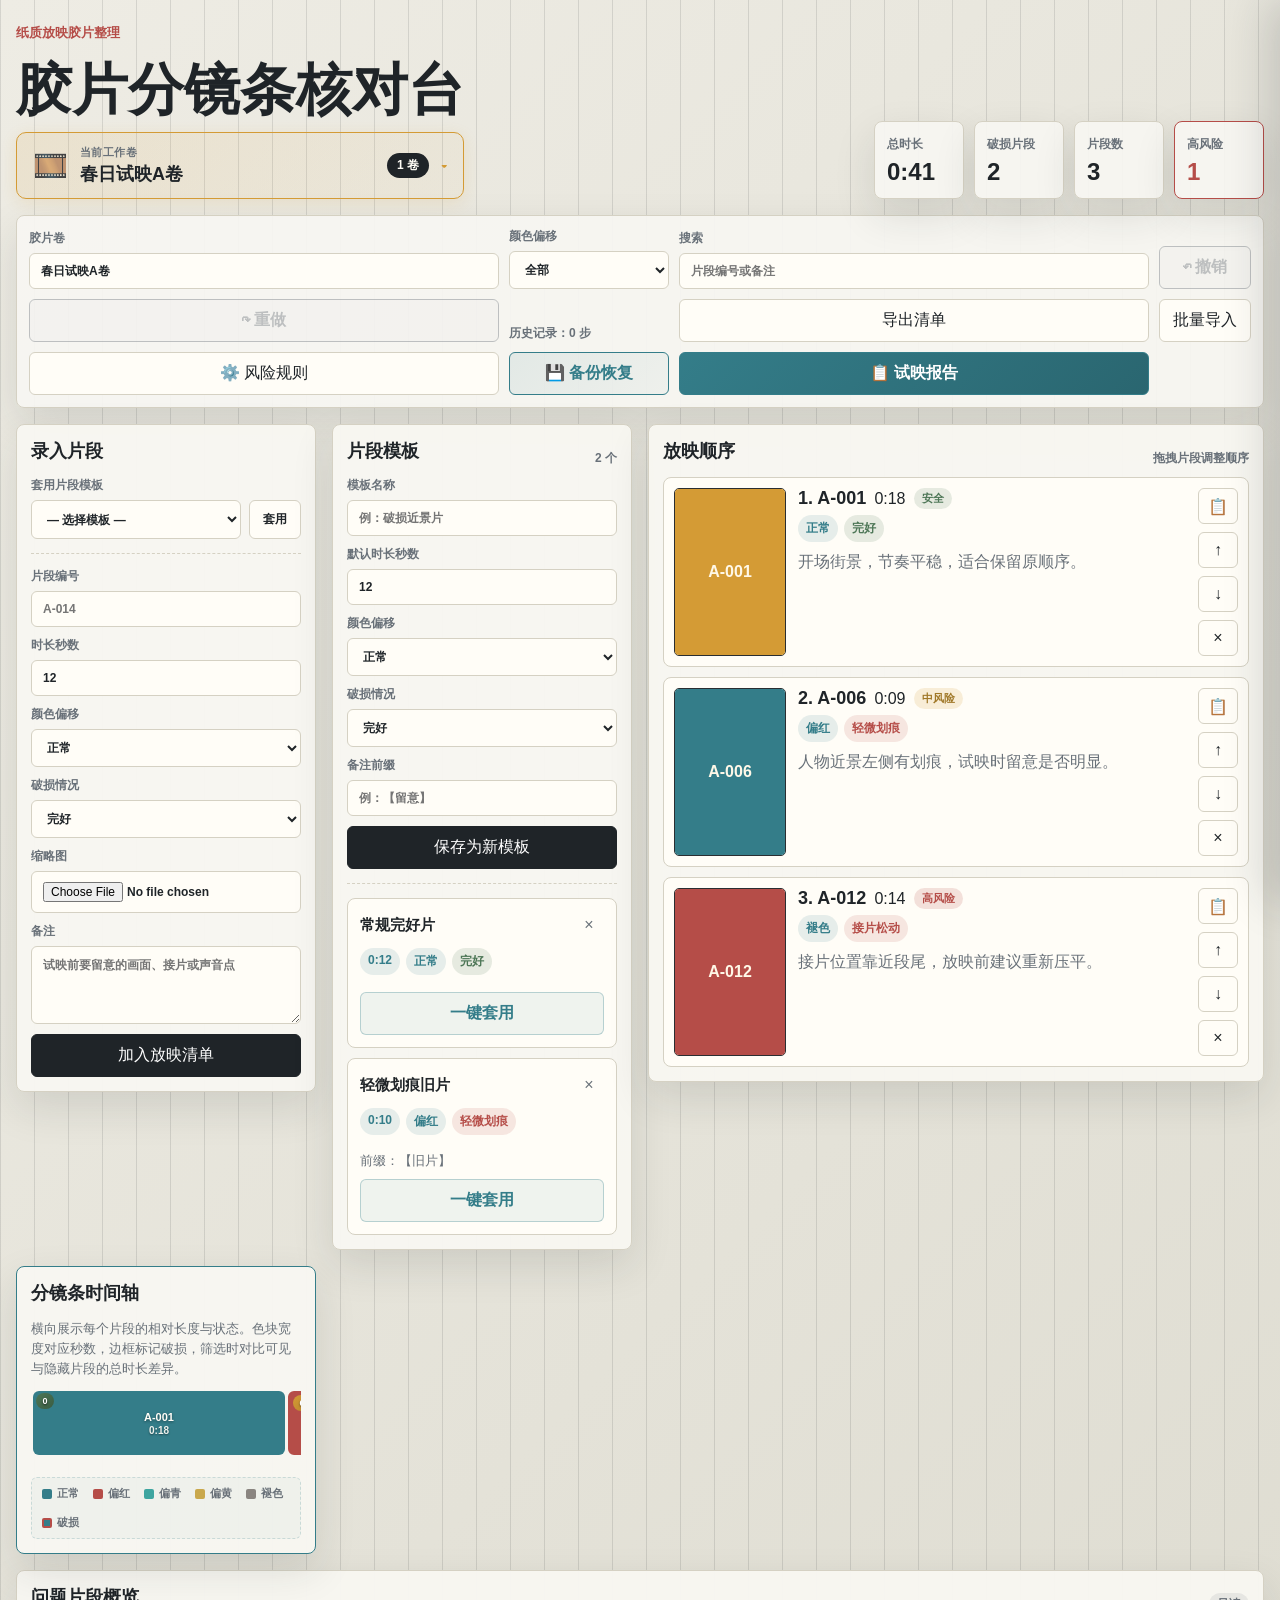
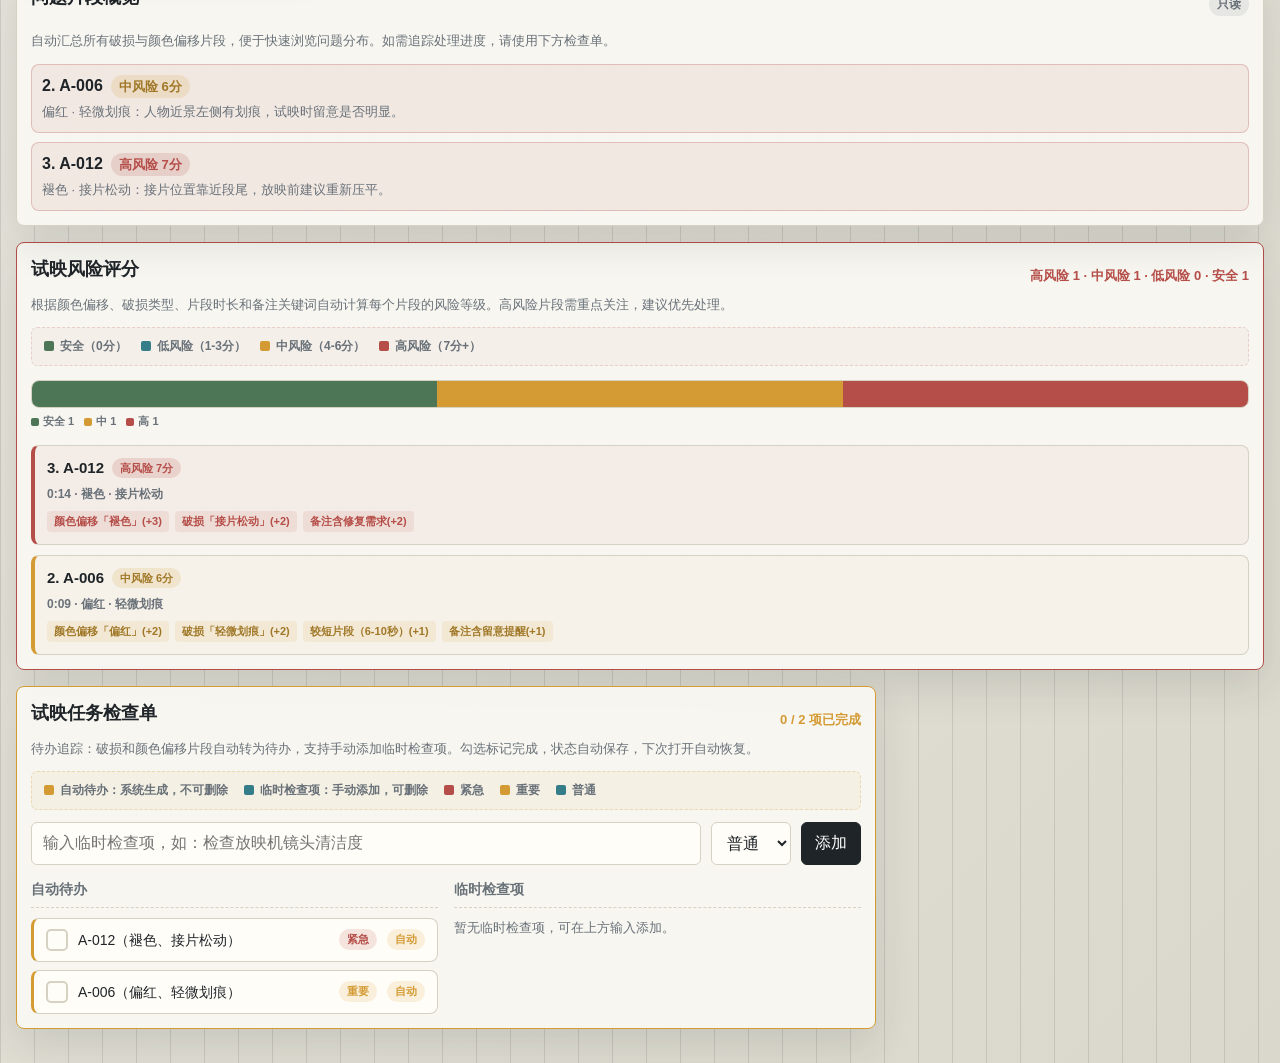
==== commit 45b9f987: ".41104836935399:c55dda52923a66cbc82e8b0135c27f88_6a31fb5a01a22420d952f430.6a31fb5c01a22420d952f432.6" ====
--- a/index.html
+++ b/index.html
@@ -69,6 +69,7 @@
         <span id="historyStatus" class="history-status">历史记录：0 步</span>
         <button id="exportBtn">导出清单</button>
         <button id="importBtn">批量导入</button>
+        <button id="riskRulesBtn" class="risk-rules-btn" title="风险评分规则设置">⚙️ 风险规则</button>
         <button id="backupBtn" class="backup-btn" title="备份与恢复">💾 备份恢复</button>
         <button id="reportBtn" class="report-btn" title="生成离线试映报告">📋 试映报告</button>
       </section>
@@ -540,6 +541,47 @@
       </div>
     </div>
 
+    <div class="risk-rules-modal-backdrop" id="riskRulesModalBackdrop"></div>
+    <div class="risk-rules-modal" id="riskRulesModal" aria-hidden="true">
+      <div class="risk-rules-modal-header">
+        <h2>风险评分规则设置</h2>
+        <button type="button" class="risk-rules-modal-close" id="riskRulesModalClose" title="关闭">×</button>
+      </div>
+      <div class="risk-rules-modal-body">
+        <div class="risk-rules-errors" id="riskRulesErrors" style="display:none"></div>
+        <div class="risk-rules-section">
+          <h3>颜色偏移分值</h3>
+          <p class="panel-hint">设置不同颜色偏移类型对应的风险分值，分值越高风险越大。</p>
+          <div class="risk-rules-grid" id="shiftRulesGrid"></div>
+        </div>
+        <div class="risk-rules-section">
+          <h3>破损类型分值</h3>
+          <p class="panel-hint">设置不同破损类型对应的风险分值，分值越高风险越大。</p>
+          <div class="risk-rules-grid" id="damageRulesGrid"></div>
+        </div>
+        <div class="risk-rules-section">
+          <h3>短片段阈值</h3>
+          <p class="panel-hint">设置不同时长阈值对应的风险分值。按最大秒数从小到大匹配，匹配到第一个符合条件的即停止。</p>
+          <div class="risk-rules-duration-list" id="durationRulesList"></div>
+        </div>
+        <div class="risk-rules-section">
+          <h3>备注关键词分值</h3>
+          <p class="panel-hint">设置备注中出现特定关键词时的风险分值。使用正则表达式匹配，命中即累加对应分值。</p>
+          <div class="risk-rules-keywords-list" id="keywordsRulesList"></div>
+        </div>
+        <div class="risk-rules-section">
+          <h3>风险等级划分</h3>
+          <p class="panel-hint">设置不同分数段对应的风险等级。按最大分值从小到大匹配，匹配到第一个符合条件的即停止。</p>
+          <div class="risk-rules-levels-list" id="levelsRulesList"></div>
+        </div>
+        <div class="risk-rules-actions">
+          <button type="button" id="riskRulesResetBtn" class="risk-rules-reset-btn">恢复默认规则</button>
+          <button type="button" id="riskRulesCancelBtn">取消</button>
+          <button type="button" class="primary" id="riskRulesSaveBtn">保存规则</button>
+        </div>
+      </div>
+    </div>
+
     <script src="risk-rules.js"></script>
     <script src="app.js"></script>
   </body>
--- a/styles.css
+++ b/styles.css
@@ -3628,3 +3628,271 @@
     page-break-inside: avoid;
   }
 }
+
+.risk-rules-btn {
+  background: #fffdf7;
+}
+
+.risk-rules-modal-backdrop {
+  position: fixed;
+  inset: 0;
+  background: rgba(31, 36, 40, 0.5);
+  backdrop-filter: blur(4px);
+  z-index: 998;
+  opacity: 0;
+  pointer-events: none;
+  transition: opacity 0.2s ease;
+}
+
+.risk-rules-modal-backdrop.open {
+  opacity: 1;
+  pointer-events: auto;
+}
+
+.risk-rules-modal {
+  position: fixed;
+  top: 50%;
+  left: 50%;
+  transform: translate(-50%, -50%) scale(0.96);
+  width: min(720px, calc(100vw - 32px));
+  max-height: calc(100vh - 64px);
+  background: var(--panel);
+  border: 1px solid var(--line);
+  border-radius: 12px;
+  box-shadow: var(--shadow);
+  z-index: 999;
+  display: flex;
+  flex-direction: column;
+  opacity: 0;
+  pointer-events: none;
+  transition: opacity 0.2s ease, transform 0.2s ease;
+  overflow: hidden;
+}
+
+.risk-rules-modal[aria-hidden="false"] {
+  opacity: 1;
+  pointer-events: auto;
+  transform: translate(-50%, -50%) scale(1);
+}
+
+.risk-rules-modal-header {
+  display: flex;
+  justify-content: space-between;
+  align-items: center;
+  padding: 18px 22px;
+  border-bottom: 1px solid var(--line);
+  background: rgba(255, 253, 247, 0.8);
+  flex-shrink: 0;
+}
+
+.risk-rules-modal-header h2 {
+  margin: 0;
+  font-size: 18px;
+}
+
+.risk-rules-modal-header h2::before {
+  content: "⚙️";
+  margin-right: 8px;
+}
+
+.risk-rules-modal-close {
+  background: transparent;
+  border: none;
+  font-size: 22px;
+  color: var(--muted);
+  cursor: pointer;
+  padding: 4px 8px;
+  line-height: 1;
+  border-radius: 4px;
+}
+
+.risk-rules-modal-close:hover {
+  color: var(--ink);
+  background: rgba(31, 36, 40, 0.06);
+}
+
+.risk-rules-modal-body {
+  padding: 22px;
+  overflow-y: auto;
+  flex: 1;
+}
+
+.risk-rules-errors {
+  background: rgba(181, 77, 72, 0.1);
+  border: 1px solid rgba(181, 77, 72, 0.3);
+  border-radius: 6px;
+  padding: 12px 16px;
+  margin-bottom: 16px;
+  color: var(--red);
+  font-size: 13px;
+}
+
+.risk-rules-errors ul {
+  margin: 0;
+  padding-left: 20px;
+}
+
+.risk-rules-errors li {
+  margin-bottom: 4px;
+}
+
+.risk-rules-section {
+  margin-bottom: 24px;
+}
+
+.risk-rules-section h3 {
+  margin: 0 0 6px 0;
+  font-size: 15px;
+  color: var(--ink);
+}
+
+.risk-rules-grid {
+  display: grid;
+  grid-template-columns: repeat(auto-fit, minmax(140px, 1fr));
+  gap: 10px;
+}
+
+.rules-row {
+  display: flex;
+  align-items: center;
+  gap: 8px;
+  background: #fffdf7;
+  border: 1px solid var(--line);
+  border-radius: 6px;
+  padding: 8px 12px;
+}
+
+.rules-row-label {
+  flex: 1;
+  font-size: 13px;
+  color: var(--ink);
+}
+
+.rules-row-input {
+  width: 70px;
+  flex-shrink: 0;
+}
+
+.rules-row-input input {
+  padding: 6px 8px;
+  font-size: 13px;
+  text-align: center;
+}
+
+.risk-rules-duration-list,
+.risk-rules-keywords-list,
+.risk-rules-levels-list {
+  display: flex;
+  flex-direction: column;
+  gap: 8px;
+}
+
+.duration-rule-item,
+.keyword-rule-item,
+.level-rule-item {
+  display: grid;
+  grid-template-columns: 1fr 80px 1fr;
+  gap: 8px;
+  align-items: center;
+  background: #fffdf7;
+  border: 1px solid var(--line);
+  border-radius: 6px;
+  padding: 10px 12px;
+}
+
+.keyword-rule-item {
+  grid-template-columns: 1fr 80px 1.5fr;
+}
+
+.level-rule-item {
+  grid-template-columns: 80px 1fr 120px;
+}
+
+.duration-rule-item input,
+.keyword-rule-item input,
+.level-rule-item input,
+.level-rule-item select {
+  padding: 6px 8px;
+  font-size: 13px;
+}
+
+.duration-rule-item input[type="number"] {
+  text-align: center;
+}
+
+.duration-rule-label,
+.keyword-rule-label,
+.level-rule-label {
+  font-size: 12px;
+  color: var(--muted);
+  display: flex;
+  flex-direction: column;
+  gap: 2px;
+}
+
+.duration-rule-label span,
+.keyword-rule-label span,
+.level-rule-label span {
+  font-weight: 600;
+  font-size: 11px;
+  letter-spacing: 0.02em;
+}
+
+.duration-rule-label strong,
+.keyword-rule-label strong,
+.level-rule-label strong {
+  color: var(--ink);
+  font-size: 13px;
+  font-weight: 500;
+}
+
+.risk-rules-actions {
+  display: flex;
+  justify-content: space-between;
+  align-items: center;
+  padding-top: 16px 0 0 0;
+  margin-top: 16px;
+  border-top: 1px solid var(--line);
+  gap: 10px;
+}
+
+.risk-rules-actions button {
+  padding: 10px 16px;
+}
+
+.risk-rules-reset-btn {
+  background: #fffdf7;
+  color: var(--red);
+  border-color: rgba(181, 77, 72, 0.5);
+}
+
+.risk-rules-reset-btn:hover {
+  border-color: var(--red);
+  background: rgba(181, 77, 72, 0.06);
+}
+
+@media (max-width: 640px) {
+  .risk-rules-modal {
+    width: calc(100vw - 20px);
+    max-height: calc(100vh - 20px);
+  }
+
+  .risk-rules-grid {
+    grid-template-columns: 1fr;
+  }
+
+  .duration-rule-item,
+  .keyword-rule-item,
+  .level-rule-item {
+    grid-template-columns: 1fr;
+  }
+
+  .risk-rules-actions {
+    flex-direction: column;
+  }
+
+  .risk-rules-actions button {
+    width: 100%;
+  }
+}
+}
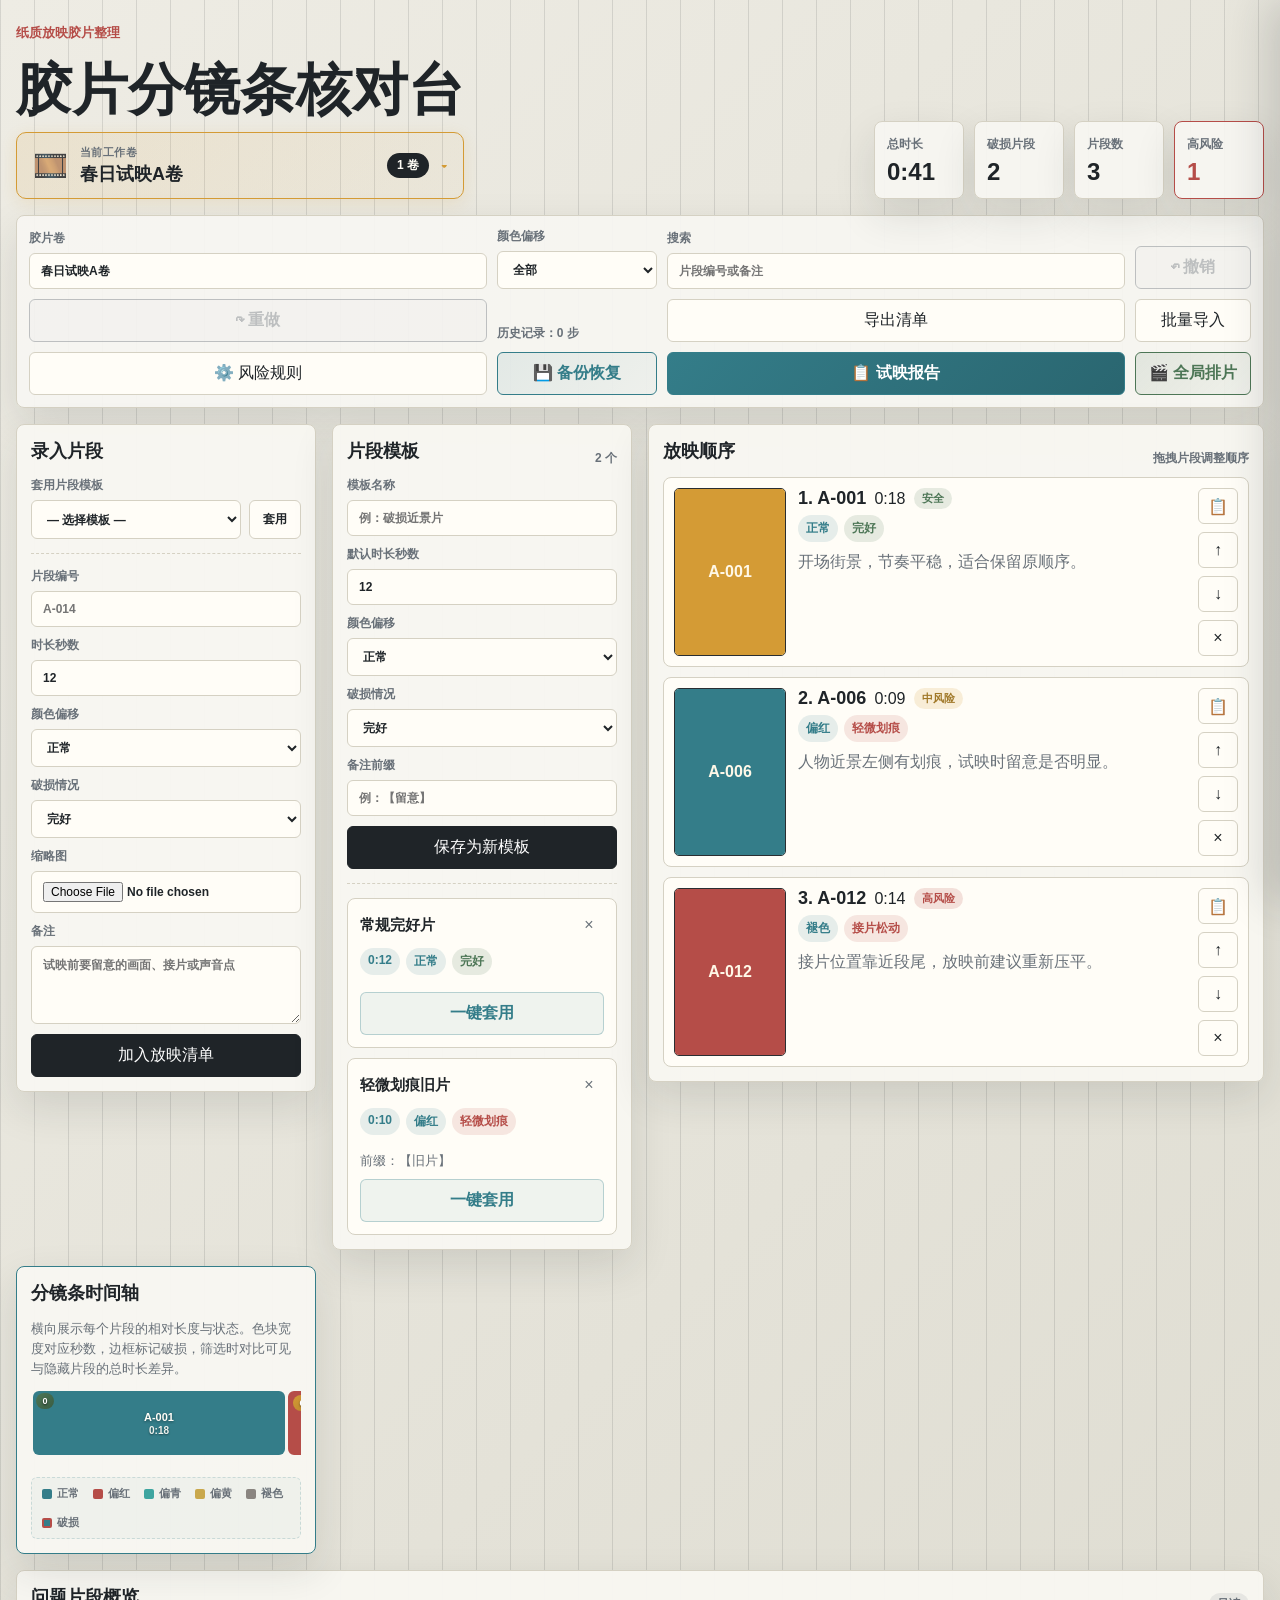
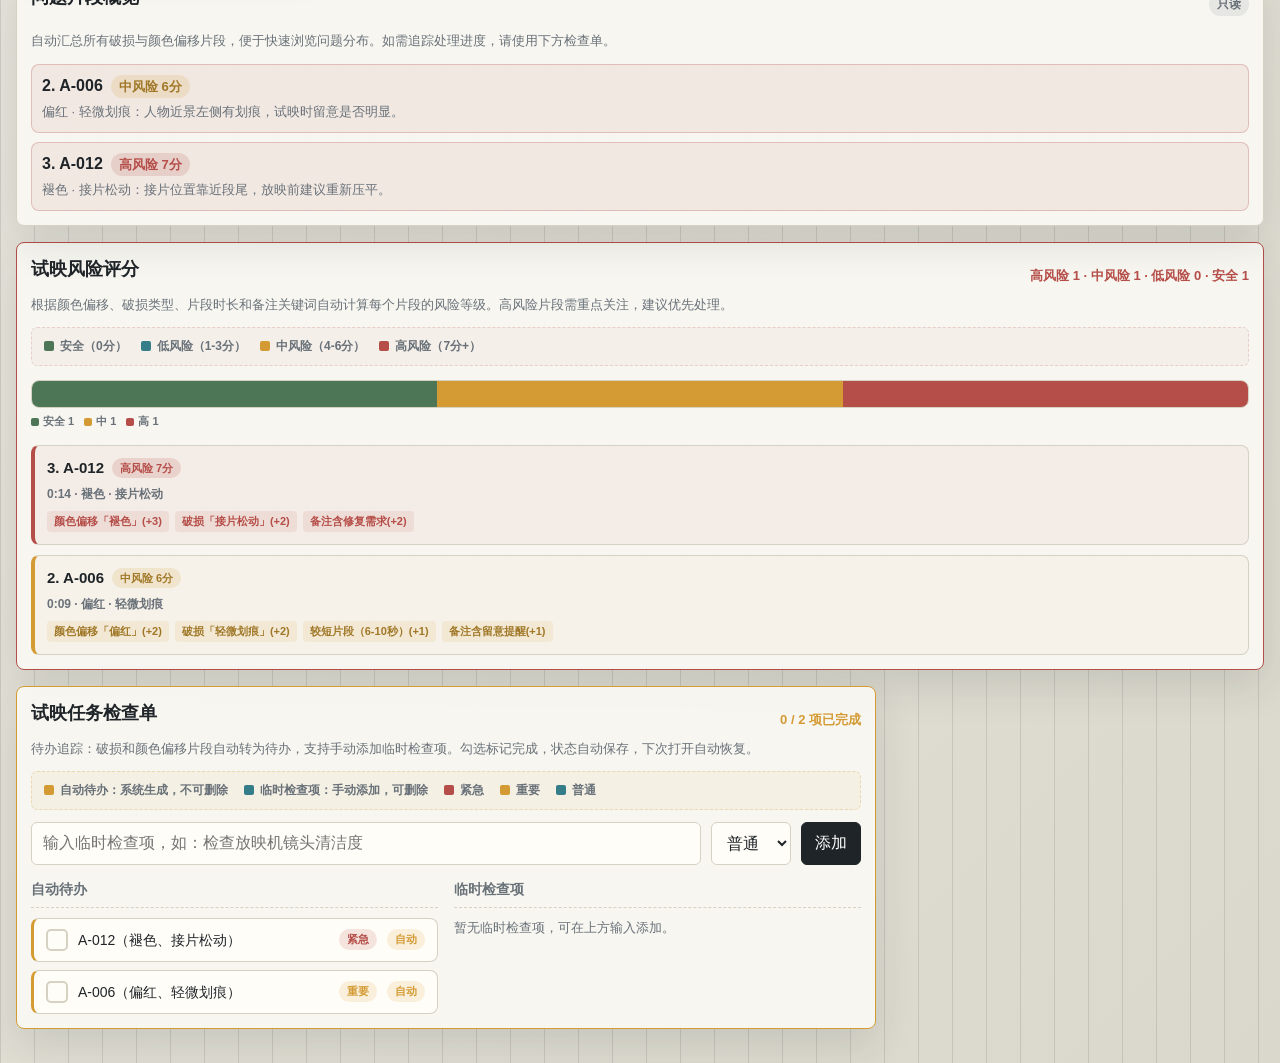
==== commit 44ddfb1a: ".41104836935399:6b6c05e8f2940a611d83a8150ddcd2f6_6a322e7401a22420d9531151.6a322e7701a22420d9531153.6" ====
--- a/index.html
+++ b/index.html
@@ -72,6 +72,7 @@
         <button id="riskRulesBtn" class="risk-rules-btn" title="风险评分规则设置">⚙️ 风险规则</button>
         <button id="backupBtn" class="backup-btn" title="备份与恢复">💾 备份恢复</button>
         <button id="reportBtn" class="report-btn" title="生成离线试映报告">📋 试映报告</button>
+        <button id="globalScheduleBtn" class="global-schedule-btn" title="跨胶片卷全局排片">🎬 全局排片</button>
       </section>
 
       <section class="layout layout-with-templates">
@@ -512,6 +513,36 @@
             <div class="backup-conflict-info" id="backupConflictInfo" style="display:none">
               <h4>⚠️ ID 冲突检测</h4>
               <p id="backupConflictText"></p>
+            </div>
+            <div class="backup-diff-section" id="backupDiffSection" style="display:none">
+              <div class="backup-diff-summary">
+                <h4>📊 差异摘要</h4>
+                <div class="backup-diff-summary-grid" id="backupDiffSummaryGrid"></div>
+              </div>
+              <div class="backup-diff-detail">
+                <div class="backup-diff-detail-head">
+                  <h4>🎞️ 胶片卷差异明细 <span class="backup-diff-select-hint">（合并模式下可逐卷选择导入）</span></h4>
+                  <label class="backup-select-all-label">
+                    <input type="checkbox" id="backupSelectAllReels" checked />
+                    <span>全选</span>
+                  </label>
+                </div>
+                <div class="backup-reel-diff-list" id="backupReelDiffList"></div>
+              </div>
+              <div class="backup-diff-detail">
+                <div class="backup-diff-detail-head">
+                  <h4>📋 模板差异明细</h4>
+                  <label class="backup-select-all-label">
+                    <input type="checkbox" id="backupSelectAllTemplates" checked />
+                    <span>全选</span>
+                  </label>
+                </div>
+                <div class="backup-template-diff-list" id="backupTemplateDiffList"></div>
+              </div>
+            </div>
+            <div class="backup-impact-info" id="backupImpactInfo" style="display:none">
+              <h4>⚠️ 操作影响说明</h4>
+              <div id="backupImpactText"></div>
             </div>
             <div class="backup-mode-select">
               <h4>选择恢复方式</h4>
@@ -582,6 +613,170 @@
       </div>
     </div>
 
+    <div class="report-config-modal-backdrop" id="reportConfigModalBackdrop"></div>
+    <div class="report-config-modal" id="reportConfigModal" aria-hidden="true">
+      <div class="report-config-modal-header">
+        <h2>试映报告导出配置</h2>
+        <button type="button" class="report-config-modal-close" id="reportConfigModalClose" title="关闭">×</button>
+      </div>
+      <div class="report-config-modal-body">
+        <div class="report-config-presets">
+          <h3>快速预设</h3>
+          <div class="report-config-preset-row">
+            <label class="report-config-preset-option">
+              <input type="radio" name="reportPreset" value="screening" />
+              <div class="report-config-preset-card">
+                <strong>放映组简版</strong>
+                <span>封面 + 概览统计 + 片段清单，适合放映组快速参考</span>
+              </div>
+            </label>
+            <label class="report-config-preset-option">
+              <input type="radio" name="reportPreset" value="repair" />
+              <div class="report-config-preset-card">
+                <strong>修复组详版</strong>
+                <span>包含所有章节和缩略图，适合修复组完整记录</span>
+              </div>
+            </label>
+          </div>
+        </div>
+
+        <div class="report-config-section">
+          <h3>自定义内容</h3>
+          <p class="panel-hint">勾选或取消以自定义报告包含的章节，预设将自动调整以下选项。</p>
+          <div class="report-config-checklist">
+            <label class="report-config-check-item">
+              <input type="checkbox" id="cfgCover" />
+              <span class="report-config-check-label">封面</span>
+              <span class="report-config-check-desc">报告首页，含胶片卷基本信息</span>
+            </label>
+            <label class="report-config-check-item">
+              <input type="checkbox" id="cfgSummary" />
+              <span class="report-config-check-label">概览统计</span>
+              <span class="report-config-check-desc">总览卡片、风险分布条形图</span>
+            </label>
+            <label class="report-config-check-item">
+              <input type="checkbox" id="cfgSegments" />
+              <span class="report-config-check-label">完整片段表</span>
+              <span class="report-config-check-desc">所有片段的详细信息清单</span>
+            </label>
+            <label class="report-config-check-item">
+              <input type="checkbox" id="cfgAbnormal" />
+              <span class="report-config-check-label">异常片段汇总</span>
+              <span class="report-config-check-desc">仅展示有问题的片段，按风险排序</span>
+            </label>
+            <label class="report-config-check-item">
+              <input type="checkbox" id="cfgChecklist" />
+              <span class="report-config-check-label">检查单</span>
+              <span class="report-config-check-desc">自动待办与临时检查项完成情况</span>
+            </label>
+            <label class="report-config-check-item">
+              <input type="checkbox" id="cfgThumbs" />
+              <span class="report-config-check-label">缩略图</span>
+              <span class="report-config-check-desc">在片段表和异常汇总中显示缩略图</span>
+            </label>
+          </div>
+        </div>
+      </div>
+      <div class="report-config-modal-footer">
+        <button type="button" id="reportConfigCancelBtn">取消</button>
+        <button type="button" class="primary" id="reportConfigConfirmBtn">生成报告</button>
+      </div>
+    </div>
+
+    <div class="global-schedule-backdrop" id="globalScheduleBackdrop"></div>
+    <div class="global-schedule-modal" id="globalScheduleModal" aria-hidden="true">
+      <div class="global-schedule-header">
+        <h2>🎬 全局排片视图</h2>
+        <div class="global-schedule-header-actions">
+          <button type="button" id="globalScheduleClearBtn" class="global-clear-btn" title="清空排片">清空</button>
+          <button type="button" id="globalScheduleReportBtn" class="primary global-report-btn" title="生成联合试映报告">📋 生成联合报告</button>
+          <button type="button" class="global-schedule-close" id="globalScheduleClose" title="关闭">×</button>
+        </div>
+      </div>
+      <div class="global-schedule-body">
+        <div class="global-schedule-stats">
+          <div class="global-stat-card">
+            <span>选入卷数</span>
+            <strong id="gsReelCount">0 卷</strong>
+          </div>
+          <div class="global-stat-card highlight-duration">
+            <span>整场总时长</span>
+            <strong id="gsTotalDuration">0:00</strong>
+          </div>
+          <div class="global-stat-card">
+            <span>片段总数</span>
+            <strong id="gsSegmentCount">0</strong>
+          </div>
+          <div class="global-stat-card highlight-risk">
+            <span>高风险片段</span>
+            <strong id="gsHighRiskCount">0</strong>
+          </div>
+          <div class="global-stat-card highlight-checklist">
+            <span>待办完成率</span>
+            <strong id="gsChecklistRate">0%</strong>
+          </div>
+        </div>
+
+        <div class="global-schedule-main-grid">
+          <div class="global-left-col">
+            <div class="global-section-panel">
+              <div class="global-section-head">
+                <h3>📚 可选胶片卷</h3>
+                <span class="global-section-hint">点击加入排片</span>
+              </div>
+              <div class="global-reel-pool" id="globalReelPool"></div>
+            </div>
+          </div>
+
+          <div class="global-right-col">
+            <div class="global-section-panel">
+              <div class="global-section-head">
+                <h3>🎞️ 排片序列（拖拽调整顺序）</h3>
+                <span class="global-section-hint" id="gsReelOrderHint">尚未选入任何胶片卷</span>
+              </div>
+              <div class="global-schedule-list" id="globalScheduleList"></div>
+            </div>
+
+            <div class="global-section-panel">
+              <div class="global-section-head">
+                <h3>📊 跨卷高风险分布</h3>
+                <span class="global-section-hint">按时间顺序展示整场风险</span>
+              </div>
+              <div class="global-risk-legend">
+                <span class="legend-item"><span class="legend-dot risk-legend-safe"></span> 安全</span>
+                <span class="legend-item"><span class="legend-dot risk-legend-low"></span> 低风险</span>
+                <span class="legend-item"><span class="legend-dot risk-legend-medium"></span> 中风险</span>
+                <span class="legend-item"><span class="legend-dot risk-legend-high"></span> 高风险</span>
+              </div>
+              <div class="global-risk-scroll">
+                <div class="global-risk-bar" id="globalRiskBar"></div>
+              </div>
+              <div class="global-risk-reel-labels" id="globalRiskReelLabels"></div>
+            </div>
+
+            <div class="global-section-panel">
+              <div class="global-section-head">
+                <h3>✅ 待办完成情况</h3>
+                <span class="global-section-hint" id="gsChecklistStats">0 / 0 项已完成</span>
+              </div>
+              <div class="global-checklist-progress-bar">
+                <div class="global-checklist-progress-fill" id="gsChecklistProgress"></div>
+              </div>
+              <div class="global-checklist-grid" id="globalChecklistGrid"></div>
+            </div>
+
+            <div class="global-section-panel">
+              <div class="global-section-head">
+                <h3>⚠️ 异常片段汇总</h3>
+                <span class="global-section-hint" id="gsAbnormalHint">共 0 条异常</span>
+              </div>
+              <div class="global-abnormal-list" id="globalAbnormalList"></div>
+            </div>
+          </div>
+        </div>
+      </div>
+    </div>
+
     <script src="risk-rules.js"></script>
     <script src="app.js"></script>
   </body>
--- a/styles.css
+++ b/styles.css
@@ -2655,6 +2655,274 @@
   cursor: not-allowed;
 }
 
+.backup-diff-section {
+  margin-top: 18px;
+  padding: 16px;
+  background: var(--panel-bg);
+  border: 1px solid var(--border-color);
+  border-radius: 10px;
+  display: flex;
+  flex-direction: column;
+  gap: 18px;
+}
+
+.backup-diff-summary h4 {
+  margin: 0 0 12px 0;
+  font-size: 14px;
+  color: var(--text-main);
+}
+
+.backup-diff-summary-grid {
+  display: grid;
+  grid-template-columns: repeat(3, 1fr);
+  gap: 10px;
+}
+
+.backup-diff-summary-item {
+  display: flex;
+  gap: 10px;
+  padding: 10px 12px;
+  background: rgba(52, 125, 137, 0.06);
+  border-radius: 8px;
+  border: 1px solid rgba(52, 125, 137, 0.12);
+}
+
+.backup-diff-summary-icon {
+  font-size: 20px;
+  line-height: 1;
+  flex-shrink: 0;
+}
+
+.backup-diff-summary-content {
+  display: flex;
+  flex-direction: column;
+  gap: 2px;
+  min-width: 0;
+}
+
+.backup-diff-summary-label {
+  font-size: 11px;
+  color: var(--text-dim);
+}
+
+.backup-diff-summary-value {
+  font-size: 15px;
+  font-weight: 700;
+  color: var(--text-main);
+}
+
+.backup-diff-summary-hint {
+  font-size: 10px;
+  color: var(--text-muted);
+  line-height: 1.4;
+}
+
+.backup-diff-detail-head {
+  display: flex;
+  justify-content: space-between;
+  align-items: center;
+  margin-bottom: 10px;
+}
+
+.backup-diff-detail-head h4 {
+  margin: 0;
+  font-size: 14px;
+  color: var(--text-main);
+}
+
+.backup-diff-select-hint {
+  font-size: 11px;
+  font-weight: 400;
+  color: var(--text-muted);
+}
+
+.backup-select-all-label {
+  display: flex;
+  align-items: center;
+  gap: 6px;
+  font-size: 12px;
+  color: var(--text-dim);
+  cursor: pointer;
+}
+
+.backup-select-all-label input[type="checkbox"]:disabled + span {
+  opacity: 0.4;
+}
+
+.backup-reel-diff-list,
+.backup-template-diff-list {
+  display: flex;
+  flex-direction: column;
+  gap: 8px;
+  max-height: 280px;
+  overflow-y: auto;
+  padding-right: 4px;
+}
+
+.backup-reel-diff-item,
+.backup-template-diff-item {
+  display: flex;
+  gap: 12px;
+  padding: 12px;
+  background: var(--panel-bg);
+  border: 1px solid var(--border-color);
+  border-radius: 8px;
+  transition: all 0.15s ease;
+}
+
+.backup-reel-diff-item.selected,
+.backup-template-diff-item.selected {
+  border-color: var(--cyan);
+  background: rgba(52, 125, 137, 0.04);
+}
+
+.backup-diff-checkbox {
+  flex-shrink: 0;
+  display: flex;
+  align-items: flex-start;
+  padding-top: 2px;
+  cursor: pointer;
+}
+
+.backup-diff-checkbox.disabled {
+  opacity: 0.3;
+  cursor: not-allowed;
+}
+
+.backup-diff-checkbox input[type="checkbox"] {
+  width: 16px;
+  height: 16px;
+  accent-color: var(--cyan);
+  cursor: pointer;
+}
+
+.backup-reel-diff-main,
+.backup-template-diff-main {
+  flex: 1;
+  min-width: 0;
+  display: flex;
+  flex-direction: column;
+  gap: 6px;
+}
+
+.backup-reel-diff-title-row,
+.backup-template-diff-title-row {
+  display: flex;
+  align-items: center;
+  gap: 8px;
+  flex-wrap: wrap;
+}
+
+.backup-reel-diff-title,
+.backup-template-diff-title {
+  font-size: 13px;
+  font-weight: 600;
+  color: var(--text-main);
+}
+
+.diff-badge {
+  display: inline-block;
+  padding: 2px 8px;
+  border-radius: 4px;
+  font-size: 10px;
+  font-weight: 700;
+  line-height: 1.5;
+}
+
+.diff-badge-new {
+  background: rgba(77, 118, 86, 0.14);
+  color: var(--green);
+}
+
+.diff-badge-same-name {
+  background: rgba(212, 155, 53, 0.16);
+  color: #a07828;
+}
+
+.diff-badge-same-id {
+  background: rgba(181, 77, 72, 0.14);
+  color: var(--red);
+}
+
+.backup-reel-diff-meta,
+.backup-template-diff-meta {
+  display: flex;
+  gap: 12px;
+  flex-wrap: wrap;
+  font-size: 12px;
+  color: var(--text-dim);
+}
+
+.backup-reel-diff-meta em,
+.backup-template-diff-meta em {
+  font-style: normal;
+  font-weight: 600;
+  color: var(--text-muted);
+}
+
+.diff-conflict-info {
+  font-size: 11px;
+  color: var(--red);
+  padding: 4px 8px;
+  background: rgba(181, 77, 72, 0.08);
+  border-radius: 4px;
+}
+
+.backup-impact-info {
+  margin-top: 18px;
+  padding: 14px 16px;
+  background: rgba(181, 77, 72, 0.06);
+  border: 1px solid rgba(181, 77, 72, 0.2);
+  border-radius: 10px;
+}
+
+.backup-impact-info h4 {
+  margin: 0 0 8px 0;
+  font-size: 13px;
+  color: var(--red);
+}
+
+.backup-impact-list {
+  margin: 0;
+  padding-left: 18px;
+  display: flex;
+  flex-direction: column;
+  gap: 4px;
+}
+
+.backup-impact-list li {
+  font-size: 12px;
+  color: var(--text-dim);
+  line-height: 1.6;
+}
+
+.backup-impact-list li em {
+  font-style: normal;
+  font-weight: 700;
+  color: var(--text-main);
+}
+
+.backup-impact-list li strong {
+  color: var(--text-main);
+}
+
+@media (max-width: 660px) {
+  .backup-diff-summary-grid {
+    grid-template-columns: 1fr;
+  }
+
+  .backup-reel-diff-meta,
+  .backup-template-diff-meta {
+    gap: 8px;
+  }
+
+  .backup-diff-detail-head {
+    flex-direction: column;
+    align-items: flex-start;
+    gap: 8px;
+  }
+}
+
 @media (max-width: 660px) {
   .backup-modal {
     width: calc(100vw - 20px);
@@ -3627,6 +3895,208 @@
   .report-segments-table tr {
     page-break-inside: avoid;
   }
+
+  .report-section:empty,
+  .report-section > .report-segments-table:only-child tbody:empty,
+  .report-section > .report-abnormal-list:only-child:empty {
+    display: none;
+  }
+
+  .report-cover + .report-section {
+    page-break-before: always;
+  }
+}
+
+.report-config-modal-backdrop {
+  position: fixed;
+  inset: 0;
+  background: rgba(31, 36, 40, 0.5);
+  backdrop-filter: blur(4px);
+  z-index: 998;
+  opacity: 0;
+  pointer-events: none;
+  transition: opacity 0.2s ease;
+}
+
+.report-config-modal-backdrop.open {
+  opacity: 1;
+  pointer-events: auto;
+}
+
+.report-config-modal {
+  position: fixed;
+  top: 50%;
+  left: 50%;
+  transform: translate(-50%, -50%) scale(0.96);
+  width: min(560px, calc(100vw - 32px));
+  max-height: calc(100vh - 64px);
+  background: var(--panel);
+  border: 1px solid var(--line);
+  border-radius: 12px;
+  box-shadow: var(--shadow);
+  z-index: 999;
+  display: flex;
+  flex-direction: column;
+  opacity: 0;
+  pointer-events: none;
+  transition: opacity 0.2s ease, transform 0.2s ease;
+  overflow: hidden;
+}
+
+.report-config-modal[aria-hidden="false"] {
+  opacity: 1;
+  pointer-events: auto;
+  transform: translate(-50%, -50%) scale(1);
+}
+
+.report-config-modal-header {
+  display: flex;
+  justify-content: space-between;
+  align-items: center;
+  padding: 18px 22px;
+  border-bottom: 1px solid var(--line);
+  background: rgba(255, 253, 247, 0.8);
+  flex-shrink: 0;
+}
+
+.report-config-modal-header h2 {
+  margin: 0;
+  font-size: 18px;
+}
+
+.report-config-modal-header h2::before {
+  content: "📋";
+  margin-right: 8px;
+}
+
+.report-config-modal-close {
+  background: transparent;
+  border: none;
+  font-size: 22px;
+  color: var(--muted);
+  cursor: pointer;
+  padding: 4px 8px;
+  line-height: 1;
+  border-radius: 4px;
+}
+
+.report-config-modal-close:hover {
+  color: var(--ink);
+  background: rgba(31, 36, 40, 0.06);
+}
+
+.report-config-modal-body {
+  padding: 22px;
+  overflow-y: auto;
+  flex: 1;
+}
+
+.report-config-presets h3,
+.report-config-section h3 {
+  margin: 0 0 10px;
+  font-size: 14px;
+  font-weight: 800;
+  color: #1f2428;
+}
+
+.report-config-presets {
+  margin-bottom: 24px;
+}
+
+.report-config-preset-row {
+  display: grid;
+  grid-template-columns: 1fr 1fr;
+  gap: 10px;
+}
+
+.report-config-preset-option {
+  cursor: pointer;
+  display: block;
+}
+
+.report-config-preset-option input[type="radio"] {
+  position: absolute;
+  opacity: 0;
+  pointer-events: none;
+}
+
+.report-config-preset-card {
+  display: flex;
+  flex-direction: column;
+  gap: 4px;
+  padding: 14px;
+  border: 2px solid #d5d1c3;
+  border-radius: 8px;
+  background: #faf9f4;
+  transition: all 0.15s ease;
+}
+
+.report-config-preset-option input[type="radio"]:checked + .report-config-preset-card {
+  border-color: #347d89;
+  background: rgba(52, 125, 137, 0.08);
+  box-shadow: 0 0 0 2px rgba(52, 125, 137, 0.2);
+}
+
+.report-config-preset-card strong {
+  font-size: 13px;
+  font-weight: 800;
+  color: #1f2428;
+}
+
+.report-config-preset-card span {
+  font-size: 11px;
+  color: #697179;
+  line-height: 1.4;
+}
+
+.report-config-checklist {
+  display: flex;
+  flex-direction: column;
+  gap: 2px;
+  margin-top: 8px;
+}
+
+.report-config-check-item {
+  display: grid;
+  grid-template-columns: 20px 110px 1fr;
+  align-items: center;
+  gap: 12px;
+  padding: 10px 12px;
+  border-radius: 6px;
+  cursor: pointer;
+  transition: background 0.15s ease;
+}
+
+.report-config-check-item:hover {
+  background: rgba(31, 36, 40, 0.04);
+}
+
+.report-config-check-item input[type="checkbox"] {
+  width: 16px;
+  height: 16px;
+  cursor: pointer;
+  accent-color: #347d89;
+}
+
+.report-config-check-label {
+  font-weight: 700;
+  font-size: 13px;
+  color: #1f2428;
+}
+
+.report-config-check-desc {
+  font-size: 11px;
+  color: #697179;
+}
+
+.report-config-modal-footer {
+  display: flex;
+  justify-content: flex-end;
+  gap: 10px;
+  padding: 14px 22px;
+  border-top: 1px solid var(--line);
+  background: rgba(255, 253, 247, 0.5);
+  flex-shrink: 0;
 }
 
 .risk-rules-btn {
@@ -3895,4 +4365,888 @@
     width: 100%;
   }
 }
-}
+
+.global-schedule-btn {
+  background: linear-gradient(135deg, rgba(77, 118, 86, 0.12), rgba(77, 118, 86, 0.04));
+  border-color: var(--green);
+  color: var(--green);
+  font-weight: 800;
+}
+
+.global-schedule-btn:hover {
+  background: linear-gradient(135deg, rgba(77, 118, 86, 0.2), rgba(77, 118, 86, 0.08));
+  border-color: var(--green);
+}
+
+.global-schedule-backdrop {
+  position: fixed;
+  inset: 0;
+  background: rgba(31, 36, 40, 0.6);
+  backdrop-filter: blur(4px);
+  opacity: 0;
+  visibility: hidden;
+  transition: opacity 0.25s ease, visibility 0.25s ease;
+  z-index: 1400;
+}
+
+.global-schedule-backdrop.open {
+  opacity: 1;
+  visibility: visible;
+}
+
+.global-schedule-modal {
+  position: fixed;
+  top: 50%;
+  left: 50%;
+  transform: translate(-50%, -50%) scale(0.96);
+  width: min(1280px, calc(100vw - 24px));
+  max-height: calc(100vh - 48px);
+  background: var(--panel);
+  border: 1px solid var(--line);
+  border-radius: 16px;
+  box-shadow: 0 32px 80px rgba(33, 38, 42, 0.35);
+  opacity: 0;
+  visibility: hidden;
+  transition: opacity 0.25s ease, transform 0.25s ease, visibility 0.25s ease;
+  z-index: 1401;
+  display: flex;
+  flex-direction: column;
+  overflow: hidden;
+}
+
+.global-schedule-modal.open {
+  opacity: 1;
+  visibility: visible;
+  transform: translate(-50%, -50%) scale(1);
+}
+
+.global-schedule-header {
+  display: flex;
+  align-items: center;
+  justify-content: space-between;
+  padding: 18px 24px;
+  border-bottom: 1px solid var(--line);
+  background: linear-gradient(135deg, rgba(77, 118, 86, 0.08), rgba(52, 125, 137, 0.04));
+  gap: 12px;
+  flex-wrap: wrap;
+}
+
+.global-schedule-header h2 {
+  margin: 0;
+  font-size: 20px;
+}
+
+.global-schedule-header-actions {
+  display: flex;
+  align-items: center;
+  gap: 8px;
+}
+
+.global-clear-btn {
+  background: rgba(181, 77, 72, 0.06);
+  border-color: rgba(181, 77, 72, 0.4);
+  color: var(--red);
+  font-weight: 800;
+}
+
+.global-clear-btn:hover {
+  background: rgba(181, 77, 72, 0.12);
+  border-color: var(--red);
+}
+
+.global-report-btn {
+  padding: 10px 18px;
+}
+
+.global-schedule-close {
+  width: 40px;
+  height: 36px;
+  padding: 0;
+  font-size: 24px;
+  line-height: 1;
+  border-color: transparent;
+  background: transparent;
+  color: var(--muted);
+}
+
+.global-schedule-close:hover {
+  border-color: var(--line);
+  color: var(--ink);
+  background: #fffdf7;
+}
+
+.global-schedule-body {
+  padding: 20px 24px;
+  overflow-y: auto;
+  display: flex;
+  flex-direction: column;
+  gap: 20px;
+}
+
+.global-schedule-stats {
+  display: grid;
+  grid-template-columns: repeat(5, 1fr);
+  gap: 12px;
+}
+
+.global-stat-card {
+  border: 1px solid var(--line);
+  border-radius: 10px;
+  background: #fffdf7;
+  padding: 14px 16px;
+  display: flex;
+  flex-direction: column;
+  gap: 4px;
+}
+
+.global-stat-card span {
+  color: var(--muted);
+  font-size: 11px;
+  font-weight: 800;
+  letter-spacing: 0.04em;
+}
+
+.global-stat-card strong {
+  font-size: 22px;
+  font-weight: 900;
+  color: var(--ink);
+}
+
+.global-stat-card.highlight-duration {
+  border-color: var(--cyan);
+  background: linear-gradient(135deg, rgba(52, 125, 137, 0.06), #fffdf7);
+}
+
+.global-stat-card.highlight-duration strong {
+  color: var(--cyan);
+}
+
+.global-stat-card.highlight-risk {
+  border-color: var(--red);
+  background: linear-gradient(135deg, rgba(181, 77, 72, 0.06), #fffdf7);
+}
+
+.global-stat-card.highlight-risk strong {
+  color: var(--red);
+}
+
+.global-stat-card.highlight-checklist {
+  border-color: var(--amber);
+  background: linear-gradient(135deg, rgba(212, 155, 53, 0.06), #fffdf7);
+}
+
+.global-stat-card.highlight-checklist strong {
+  color: var(--amber);
+}
+
+.global-schedule-main-grid {
+  display: grid;
+  grid-template-columns: 300px 1fr;
+  gap: 16px;
+  align-items: start;
+}
+
+.global-left-col,
+.global-right-col {
+  display: flex;
+  flex-direction: column;
+  gap: 16px;
+}
+
+.global-section-panel {
+  border: 1px solid var(--line);
+  border-radius: 10px;
+  background: rgba(255, 253, 247, 0.85);
+  padding: 14px 16px;
+  display: flex;
+  flex-direction: column;
+  gap: 12px;
+}
+
+.global-section-head {
+  display: flex;
+  align-items: center;
+  justify-content: space-between;
+  gap: 10px;
+  padding-bottom: 10px;
+  border-bottom: 1px dashed var(--line);
+}
+
+.global-section-head h3 {
+  margin: 0;
+  font-size: 15px;
+}
+
+.global-section-hint {
+  color: var(--muted);
+  font-size: 11px;
+  font-weight: 800;
+  white-space: nowrap;
+}
+
+.global-reel-pool {
+  display: flex;
+  flex-direction: column;
+  gap: 8px;
+  max-height: 420px;
+  overflow-y: auto;
+  padding-right: 4px;
+}
+
+.global-reel-pool-card {
+  display: flex;
+  align-items: center;
+  justify-content: space-between;
+  gap: 10px;
+  border: 1px solid var(--line);
+  border-radius: 8px;
+  background: #fffdf7;
+  padding: 10px 12px;
+  cursor: pointer;
+  transition: all 0.2s;
+}
+
+.global-reel-pool-card:hover {
+  border-color: var(--green);
+  background: rgba(77, 118, 86, 0.06);
+  transform: translateX(2px);
+}
+
+.global-reel-pool-card.added {
+  opacity: 0.4;
+  cursor: not-allowed;
+  background: #f5f2e8;
+}
+
+.global-reel-pool-card.added:hover {
+  border-color: var(--line);
+  background: #f5f2e8;
+  transform: none;
+}
+
+.global-reel-pool-info {
+  display: flex;
+  flex-direction: column;
+  gap: 3px;
+  min-width: 0;
+  flex: 1;
+}
+
+.global-reel-pool-title {
+  font-size: 13px;
+  font-weight: 800;
+  color: var(--ink);
+  overflow: hidden;
+  text-overflow: ellipsis;
+  white-space: nowrap;
+}
+
+.global-reel-pool-meta {
+  font-size: 11px;
+  color: var(--muted);
+  font-weight: 700;
+}
+
+.global-reel-pool-action {
+  width: 28px;
+  height: 26px;
+  padding: 0;
+  font-size: 16px;
+  line-height: 1;
+  background: rgba(77, 118, 86, 0.1);
+  border-color: transparent;
+  color: var(--green);
+  border-radius: 6px;
+  flex-shrink: 0;
+  font-weight: 900;
+}
+
+.global-reel-pool-card.added .global-reel-pool-action {
+  background: rgba(105, 113, 121, 0.1);
+  color: var(--muted);
+}
+
+.global-schedule-list {
+  display: flex;
+  flex-direction: column;
+  gap: 8px;
+  min-height: 60px;
+}
+
+.global-schedule-list:empty::before {
+  content: "← 从左侧选择胶片卷加入排片";
+  display: grid;
+  place-items: center;
+  min-height: 60px;
+  color: var(--muted);
+  font-size: 13px;
+  font-weight: 700;
+  border: 2px dashed var(--line);
+  border-radius: 8px;
+  background: rgba(248, 247, 242, 0.5);
+}
+
+.global-schedule-item {
+  display: grid;
+  grid-template-columns: 32px auto 1fr auto auto;
+  gap: 12px;
+  align-items: center;
+  border: 1px solid var(--green);
+  border-radius: 10px;
+  background: linear-gradient(135deg, rgba(77, 118, 86, 0.06), #fffdf7);
+  padding: 10px 14px;
+  cursor: grab;
+  transition: all 0.2s;
+}
+
+.global-schedule-item:hover {
+  border-color: var(--green);
+  box-shadow: 0 4px 14px rgba(77, 118, 86, 0.15);
+}
+
+.global-schedule-item.dragging {
+  opacity: 0.45;
+  cursor: grabbing;
+}
+
+.global-schedule-item.drag-over {
+  border-top: 3px solid var(--green);
+  margin-top: -2px;
+}
+
+.global-schedule-order {
+  display: grid;
+  place-items: center;
+  width: 32px;
+  height: 32px;
+  border-radius: 50%;
+  background: var(--green);
+  color: #fff;
+  font-weight: 900;
+  font-size: 14px;
+  flex-shrink: 0;
+}
+
+.global-schedule-item-info {
+  display: flex;
+  flex-direction: column;
+  gap: 4px;
+  min-width: 0;
+}
+
+.global-schedule-item-title {
+  font-size: 15px;
+  font-weight: 900;
+  color: var(--ink);
+  overflow: hidden;
+  text-overflow: ellipsis;
+  white-space: nowrap;
+}
+
+.global-schedule-item-meta {
+  display: flex;
+  gap: 12px;
+  flex-wrap: wrap;
+  font-size: 11px;
+  font-weight: 700;
+  color: var(--muted);
+}
+
+.global-schedule-item-meta span {
+  display: inline-flex;
+  align-items: center;
+  gap: 4px;
+}
+
+.global-schedule-item-remove {
+  width: 32px;
+  height: 30px;
+  padding: 0;
+  font-size: 18px;
+  line-height: 1;
+  border-color: transparent;
+  background: transparent;
+  color: var(--muted);
+  border-radius: 6px;
+  flex-shrink: 0;
+}
+
+.global-schedule-item-remove:hover {
+  border-color: var(--red);
+  background: rgba(181, 77, 72, 0.08);
+  color: var(--red);
+}
+
+.global-schedule-item-move {
+  display: flex;
+  flex-direction: column;
+  gap: 2px;
+  flex-shrink: 0;
+}
+
+.global-schedule-move-btn {
+  width: 28px;
+  height: 22px;
+  padding: 0;
+  font-size: 12px;
+  line-height: 1;
+  border-color: var(--line);
+  background: #fffdf7;
+  color: var(--muted);
+  border-radius: 4px;
+  font-weight: 800;
+}
+
+.global-schedule-move-btn:hover:not(:disabled) {
+  border-color: var(--cyan);
+  background: rgba(52, 125, 137, 0.08);
+  color: var(--cyan);
+}
+
+.global-schedule-move-btn:disabled {
+  opacity: 0.3;
+  cursor: not-allowed;
+}
+
+.global-risk-legend {
+  display: flex;
+  gap: 14px;
+  flex-wrap: wrap;
+  padding: 8px 10px;
+  background: rgba(181, 77, 72, 0.03);
+  border-radius: 6px;
+  border: 1px dashed rgba(181, 77, 72, 0.15);
+}
+
+.global-risk-legend .legend-item {
+  display: inline-flex;
+  align-items: center;
+  gap: 5px;
+  color: var(--muted);
+  font-size: 11px;
+  font-weight: 800;
+}
+
+.global-risk-scroll {
+  overflow-x: auto;
+  overflow-y: hidden;
+  padding-bottom: 8px;
+  scrollbar-width: thin;
+  scrollbar-color: var(--red) transparent;
+}
+
+.global-risk-scroll::-webkit-scrollbar {
+  height: 8px;
+}
+
+.global-risk-scroll::-webkit-scrollbar-track {
+  background: rgba(181, 77, 72, 0.06);
+  border-radius: 4px;
+}
+
+.global-risk-scroll::-webkit-scrollbar-thumb {
+  background: var(--red);
+  border-radius: 4px;
+  min-width: 40px;
+}
+
+.global-risk-bar {
+  display: inline-flex;
+  align-items: stretch;
+  width: max-content;
+  min-width: 100%;
+  height: 44px;
+  border-radius: 8px;
+  overflow: hidden;
+  border: 1px solid var(--line);
+  background: rgba(248, 247, 242, 0.5);
+}
+
+.global-risk-segment {
+  position: relative;
+  display: flex;
+  align-items: center;
+  justify-content: center;
+  min-width: 0;
+  flex-shrink: 0;
+  transition: all 0.15s;
+  cursor: pointer;
+}
+
+.global-risk-segment:hover {
+  filter: brightness(1.1);
+  z-index: 2;
+}
+
+.global-risk-segment.risk-safe {
+  background: linear-gradient(135deg, #4d7656, #3a5c42);
+}
+
+.global-risk-segment.risk-low {
+  background: linear-gradient(135deg, #347d89, #2a6873);
+}
+
+.global-risk-segment.risk-medium {
+  background: linear-gradient(135deg, #d49b35, #b8842c);
+}
+
+.global-risk-segment.risk-high {
+  background: linear-gradient(135deg, #b54d48, #9a3e3a);
+  animation: global-risk-pulse 2s ease-in-out infinite;
+}
+
+@keyframes global-risk-pulse {
+  0%, 100% {
+    box-shadow: inset 0 0 0 0 rgba(181, 77, 72, 0);
+  }
+  50% {
+    box-shadow: inset 0 0 20px 0 rgba(255, 255, 255, 0.2);
+  }
+}
+
+.global-risk-reel-divider {
+  width: 2px;
+  background: #fffdf7;
+  flex-shrink: 0;
+  position: relative;
+  z-index: 1;
+  box-shadow: 0 0 0 1px rgba(31, 36, 40, 0.25);
+}
+
+.global-risk-reel-labels {
+  display: flex;
+  gap: 4px;
+  margin-top: 8px;
+  padding-top: 8px;
+  border-top: 1px dashed var(--line);
+  flex-wrap: wrap;
+}
+
+.global-risk-reel-tag {
+  display: inline-flex;
+  align-items: center;
+  gap: 6px;
+  padding: 4px 10px;
+  border-radius: 999px;
+  background: rgba(77, 118, 86, 0.08);
+  border: 1px solid rgba(77, 118, 86, 0.25);
+  font-size: 11px;
+  font-weight: 800;
+  color: var(--green);
+}
+
+.global-risk-reel-tag-dot {
+  width: 8px;
+  height: 8px;
+  border-radius: 50%;
+  background: var(--green);
+}
+
+.global-checklist-progress-bar {
+  height: 16px;
+  border-radius: 999px;
+  background: rgba(248, 247, 242, 0.8);
+  border: 1px solid var(--line);
+  overflow: hidden;
+}
+
+.global-checklist-progress-fill {
+  height: 100%;
+  width: 0%;
+  border-radius: 999px;
+  background: linear-gradient(90deg, var(--amber), var(--green));
+  transition: width 0.3s ease;
+}
+
+.global-checklist-grid {
+  display: grid;
+  grid-template-columns: repeat(auto-fill, minmax(240px, 1fr));
+  gap: 10px;
+}
+
+.global-checklist-reel-card {
+  border: 1px solid var(--line);
+  border-radius: 8px;
+  background: #fffdf7;
+  padding: 10px 12px;
+  display: flex;
+  flex-direction: column;
+  gap: 8px;
+}
+
+.global-checklist-reel-head {
+  display: flex;
+  align-items: center;
+  justify-content: space-between;
+  gap: 8px;
+  padding-bottom: 6px;
+  border-bottom: 1px dashed var(--line);
+}
+
+.global-checklist-reel-title {
+  font-size: 12px;
+  font-weight: 800;
+  color: var(--ink);
+  overflow: hidden;
+  text-overflow: ellipsis;
+  white-space: nowrap;
+}
+
+.global-checklist-reel-rate {
+  flex-shrink: 0;
+  font-size: 11px;
+  font-weight: 900;
+  padding: 2px 8px;
+  border-radius: 999px;
+  background: rgba(212, 155, 53, 0.12);
+  color: var(--amber);
+}
+
+.global-checklist-reel-rate.done {
+  background: rgba(77, 118, 86, 0.12);
+  color: var(--green);
+}
+
+.global-checklist-mini {
+  display: flex;
+  flex-direction: column;
+  gap: 4px;
+  max-height: 100px;
+  overflow-y: auto;
+}
+
+.global-checklist-mini-item {
+  display: flex;
+  align-items: center;
+  gap: 6px;
+  font-size: 11px;
+  color: var(--muted);
+  font-weight: 600;
+  line-height: 1.4;
+}
+
+.global-checklist-mini-item.done {
+  text-decoration: line-through;
+  opacity: 0.6;
+}
+
+.global-checklist-mini-dot {
+  width: 8px;
+  height: 8px;
+  border-radius: 2px;
+  flex-shrink: 0;
+  background: var(--muted);
+}
+
+.global-checklist-mini-item.done .global-checklist-mini-dot {
+  background: var(--green);
+}
+
+.global-checklist-mini-item.priority-urgent .global-checklist-mini-dot {
+  background: var(--red);
+}
+
+.global-checklist-mini-item.priority-important .global-checklist-mini-dot {
+  background: var(--amber);
+}
+
+.global-abnormal-list {
+  display: flex;
+  flex-direction: column;
+  gap: 8px;
+  max-height: 320px;
+  overflow-y: auto;
+  padding-right: 4px;
+}
+
+.global-abnormal-list:empty::before {
+  content: "暂无异常片段";
+  display: grid;
+  place-items: center;
+  padding: 20px;
+  color: var(--muted);
+  font-size: 13px;
+  font-weight: 700;
+  border: 2px dashed var(--line);
+  border-radius: 8px;
+  background: rgba(248, 247, 242, 0.5);
+}
+
+.global-abnormal-item {
+  display: grid;
+  grid-template-columns: auto 1fr auto;
+  gap: 10px;
+  align-items: start;
+  border: 1px solid rgba(181, 77, 72, 0.28);
+  border-radius: 8px;
+  background: rgba(181, 77, 72, 0.06);
+  padding: 10px 12px;
+}
+
+.global-abnormal-reel-tag {
+  flex-shrink: 0;
+  padding: 3px 8px;
+  border-radius: 999px;
+  background: rgba(77, 118, 86, 0.12);
+  color: var(--green);
+  font-size: 10px;
+  font-weight: 900;
+}
+
+.global-abnormal-main {
+  min-width: 0;
+  display: flex;
+  flex-direction: column;
+  gap: 4px;
+}
+
+.global-abnormal-code-row {
+  display: flex;
+  align-items: center;
+  gap: 6px;
+  flex-wrap: wrap;
+}
+
+.global-abnormal-code {
+  font-size: 13px;
+  font-weight: 900;
+  color: var(--ink);
+}
+
+.global-abnormal-risk-tag {
+  flex-shrink: 0;
+  padding: 2px 7px;
+  border-radius: 4px;
+  font-size: 10px;
+  font-weight: 900;
+}
+
+.global-abnormal-risk-tag.risk-high {
+  background: rgba(181, 77, 72, 0.16);
+  color: var(--red);
+}
+
+.global-abnormal-risk-tag.risk-medium {
+  background: rgba(212, 155, 53, 0.16);
+  color: #a07828;
+}
+
+.global-abnormal-risk-tag.risk-low {
+  background: rgba(52, 125, 137, 0.12);
+  color: var(--cyan);
+}
+
+.global-abnormal-tags {
+  display: flex;
+  gap: 4px;
+  flex-wrap: wrap;
+}
+
+.global-abnormal-tag {
+  padding: 2px 6px;
+  border-radius: 4px;
+  font-size: 10px;
+  font-weight: 800;
+  background: rgba(52, 125, 137, 0.08);
+  color: var(--cyan);
+}
+
+.global-abnormal-tag.damage-tag {
+  background: rgba(181, 77, 72, 0.1);
+  color: var(--red);
+}
+
+.global-abnormal-note {
+  font-size: 11px;
+  color: var(--muted);
+  font-weight: 600;
+  line-height: 1.5;
+  overflow: hidden;
+  text-overflow: ellipsis;
+  display: -webkit-box;
+  -webkit-line-clamp: 2;
+  -webkit-box-orient: vertical;
+}
+
+.global-abnormal-duration {
+  flex-shrink: 0;
+  font-size: 11px;
+  font-weight: 900;
+  color: var(--muted);
+  padding: 3px 7px;
+  border-radius: 4px;
+  background: rgba(105, 113, 121, 0.08);
+}
+
+@media (max-width: 1100px) {
+  .global-schedule-stats {
+    grid-template-columns: repeat(3, 1fr);
+  }
+
+  .global-schedule-main-grid {
+    grid-template-columns: 1fr;
+  }
+
+  .global-reel-pool {
+    max-height: 200px;
+  }
+}
+
+@media (max-width: 660px) {
+  .global-schedule-modal {
+    width: calc(100vw - 12px);
+    max-height: calc(100vh - 16px);
+    border-radius: 12px;
+    top: 8px;
+    left: 6px;
+    right: 6px;
+    transform: none;
+  }
+
+  .global-schedule-modal.open {
+    transform: none;
+  }
+
+  .global-schedule-body {
+    padding: 14px 16px;
+  }
+
+  .global-schedule-stats {
+    grid-template-columns: repeat(2, 1fr);
+  }
+
+  .global-schedule-header {
+    padding: 14px 16px;
+  }
+
+  .global-schedule-header h2 {
+    font-size: 17px;
+  }
+
+  .global-report-btn {
+    padding: 8px 12px;
+    font-size: 13px;
+  }
+
+  .global-schedule-item {
+    grid-template-columns: 28px 1fr auto;
+    grid-template-rows: auto auto;
+  }
+
+  .global-schedule-order {
+    width: 28px;
+    height: 28px;
+    font-size: 12px;
+    grid-row: 1 / span 2;
+  }
+
+  .global-schedule-item-move {
+    grid-column: 2 / span 2;
+    flex-direction: row;
+    justify-content: flex-end;
+  }
+
+  .global-checklist-grid {
+    grid-template-columns: 1fr;
+  }
+}
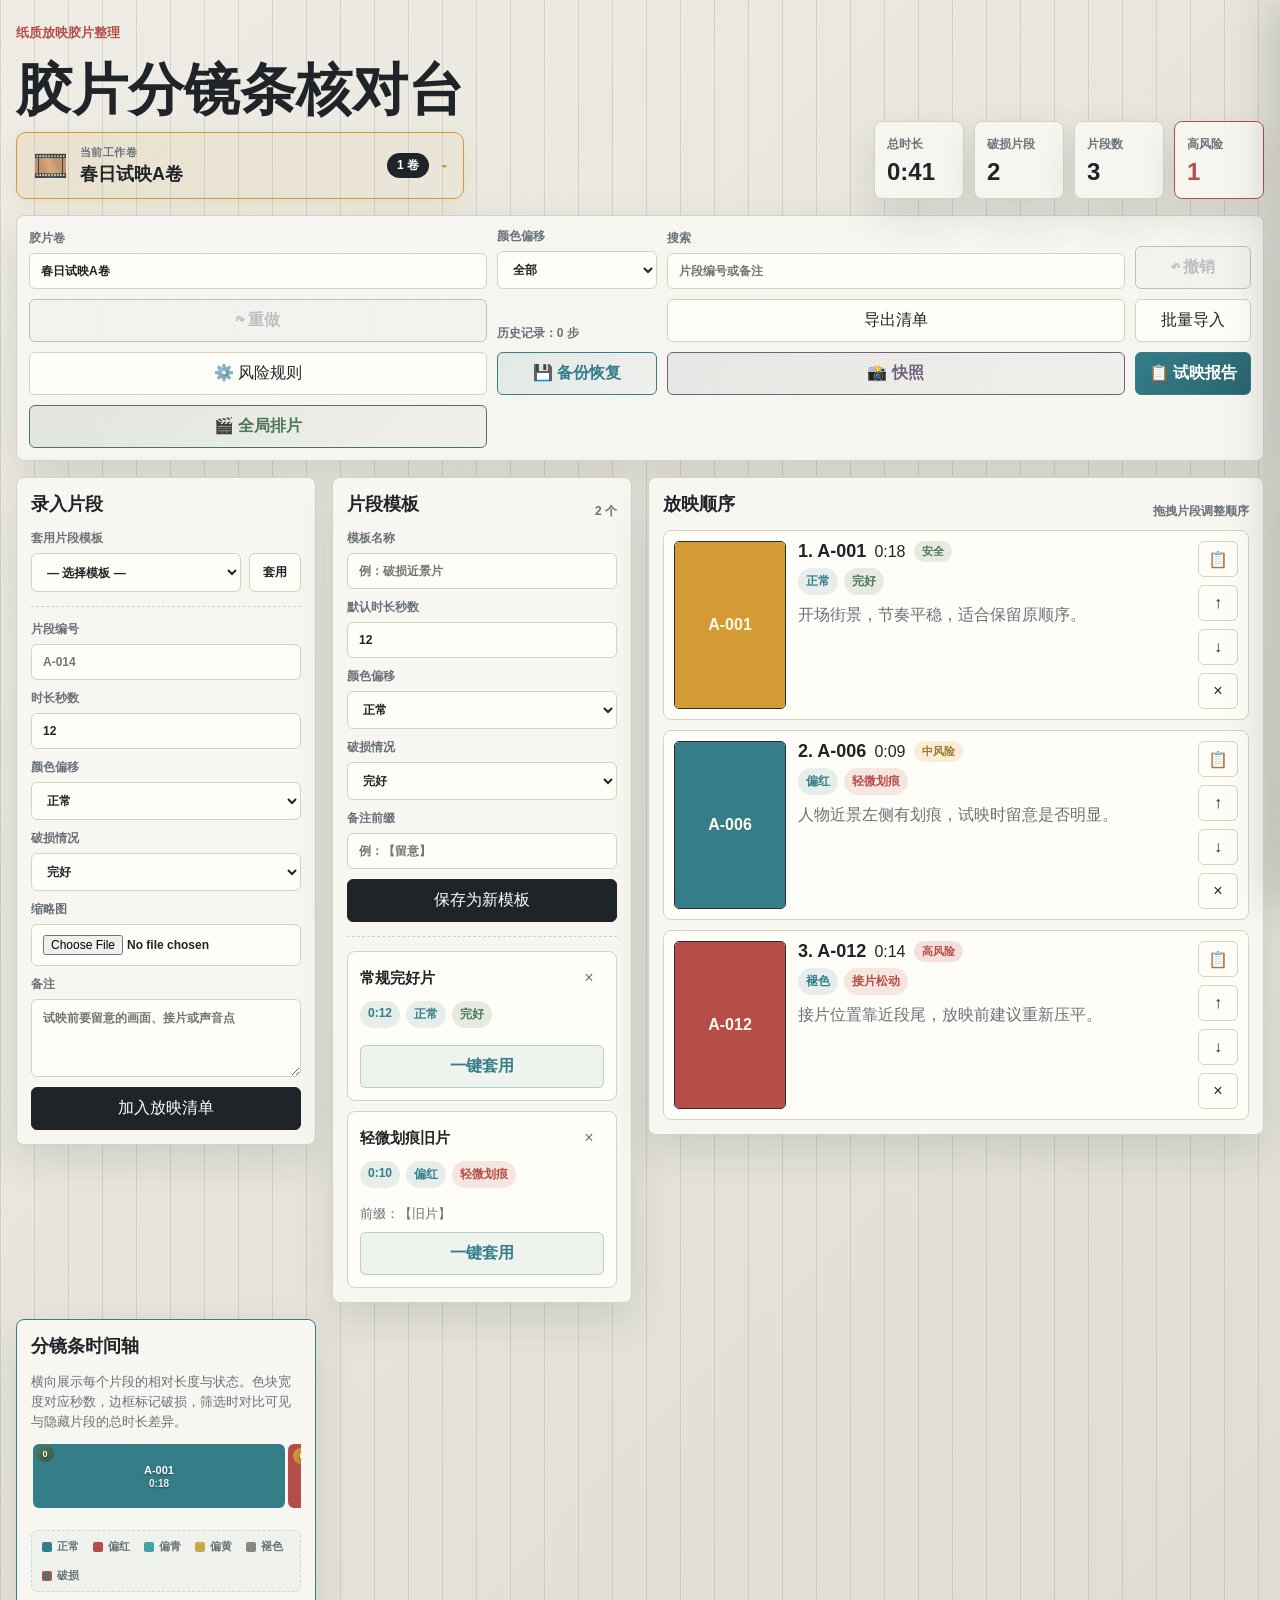
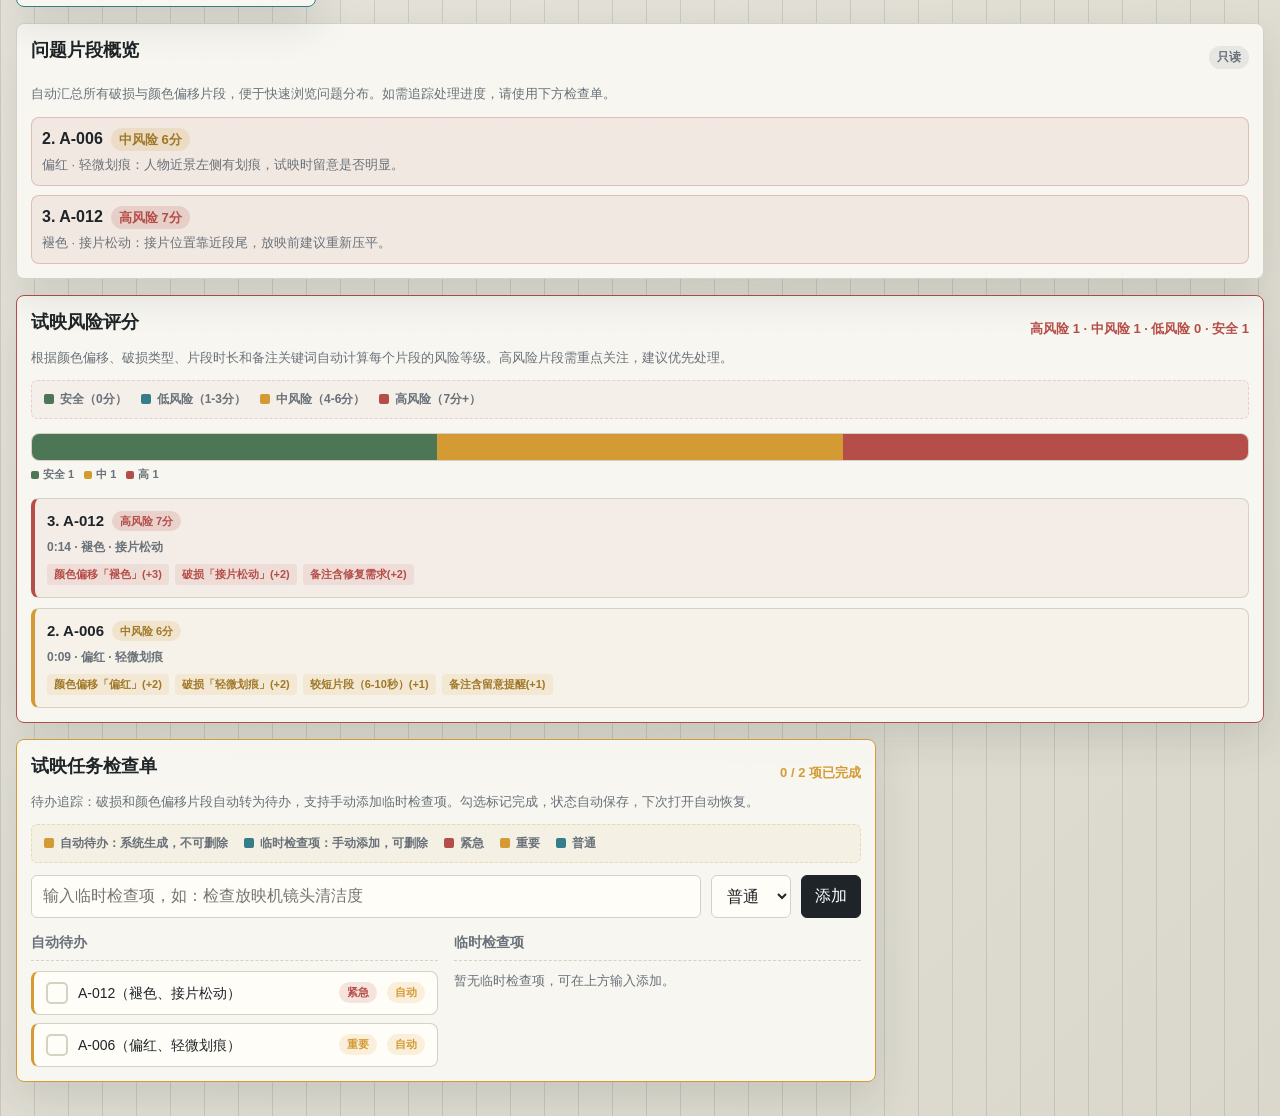
==== commit 7b69b259: ".41104836935399:5e57a106827a275df0261c959b409fcb_6a323b8a01a22420d9531831.6a323b8b01a22420d9531833.6" ====
--- a/index.html
+++ b/index.html
@@ -71,6 +71,7 @@
         <button id="importBtn">批量导入</button>
         <button id="riskRulesBtn" class="risk-rules-btn" title="风险评分规则设置">⚙️ 风险规则</button>
         <button id="backupBtn" class="backup-btn" title="备份与恢复">💾 备份恢复</button>
+        <button id="snapshotBtn" class="snapshot-btn" title="数据快照管理">📸 快照</button>
         <button id="reportBtn" class="report-btn" title="生成离线试映报告">📋 试映报告</button>
         <button id="globalScheduleBtn" class="global-schedule-btn" title="跨胶片卷全局排片">🎬 全局排片</button>
       </section>
@@ -777,6 +778,73 @@
       </div>
     </div>
 
+    <div class="snapshot-modal-backdrop" id="snapshotModalBackdrop"></div>
+    <div class="snapshot-modal" id="snapshotModal" aria-hidden="true">
+      <div class="snapshot-modal-header">
+        <h2>📸 数据快照管理</h2>
+        <button type="button" class="snapshot-modal-close" id="snapshotModalClose" title="关闭">×</button>
+      </div>
+      <div class="snapshot-modal-body">
+        <div class="snapshot-create-section">
+          <p class="panel-hint">快照会在批量导入、备份恢复、胶片卷删除、风险规则调整等操作前自动创建，也可以手动创建。恢复快照将清除当前撤销重做历史。</p>
+          <div class="snapshot-create-row">
+            <button type="button" class="primary snapshot-create-btn" id="snapshotCreateBtn">📸 立即创建快照</button>
+            <button type="button" class="snapshot-delete-all-btn" id="snapshotDeleteAllBtn">清空全部快照</button>
+          </div>
+        </div>
+
+        <div class="snapshot-divider"></div>
+
+        <div class="snapshot-list-section">
+          <div class="snapshot-list-header">
+            <h3>快照列表</h3>
+            <span class="snapshot-count" id="snapshotCount">0 个快照</span>
+          </div>
+          <div class="snapshot-list" id="snapshotList">
+            <div class="snapshot-empty">暂无快照，执行高影响操作时会自动创建</div>
+          </div>
+        </div>
+
+        <div class="snapshot-preview-section" id="snapshotPreviewSection" style="display:none">
+          <div class="snapshot-divider"></div>
+          <div class="snapshot-preview-header">
+            <h3>快照预览</h3>
+            <button type="button" class="snapshot-preview-close" id="snapshotPreviewClose" title="关闭预览">×</button>
+          </div>
+          <div class="snapshot-preview-grid">
+            <div class="snapshot-preview-item">
+              <span class="snapshot-preview-label">创建时间</span>
+              <span class="snapshot-preview-value" id="previewSnapshotTime">—</span>
+            </div>
+            <div class="snapshot-preview-item">
+              <span class="snapshot-preview-label">操作类型</span>
+              <span class="snapshot-preview-value" id="previewSnapshotOpType">—</span>
+            </div>
+            <div class="snapshot-preview-item">
+              <span class="snapshot-preview-label">胶片卷数</span>
+              <span class="snapshot-preview-value" id="previewSnapshotReels">—</span>
+            </div>
+            <div class="snapshot-preview-item">
+              <span class="snapshot-preview-label">片段总数</span>
+              <span class="snapshot-preview-value" id="previewSnapshotSegments">—</span>
+            </div>
+            <div class="snapshot-preview-item">
+              <span class="snapshot-preview-label">模板数</span>
+              <span class="snapshot-preview-value" id="previewSnapshotTemplates">—</span>
+            </div>
+          </div>
+          <div class="snapshot-preview-details">
+            <div class="snapshot-preview-reels" id="previewSnapshotReelList"></div>
+            <div class="snapshot-preview-templates" id="previewSnapshotTemplateList"></div>
+          </div>
+          <div class="snapshot-preview-actions">
+            <button type="button" class="primary snapshot-restore-btn" id="snapshotRestoreBtn">恢复到此快照</button>
+            <button type="button" class="snapshot-cancel-preview-btn" id="snapshotCancelPreviewBtn">取消</button>
+          </div>
+        </div>
+      </div>
+    </div>
+
     <script src="risk-rules.js"></script>
     <script src="app.js"></script>
   </body>
--- a/styles.css
+++ b/styles.css
@@ -5250,3 +5250,467 @@
     grid-template-columns: 1fr;
   }
 }
+
+.snapshot-btn {
+  background: linear-gradient(135deg, rgba(109, 99, 120, 0.1), rgba(109, 99, 120, 0.04));
+  border-color: #6d6378;
+  color: #6d6378;
+  font-weight: 800;
+}
+
+.snapshot-btn:hover {
+  background: linear-gradient(135deg, rgba(109, 99, 120, 0.18), rgba(109, 99, 120, 0.08));
+}
+
+.snapshot-modal-backdrop {
+  position: fixed;
+  inset: 0;
+  background: rgba(31, 36, 40, 0.55);
+  backdrop-filter: blur(4px);
+  opacity: 0;
+  visibility: hidden;
+  transition: opacity 0.25s ease, visibility 0.25s ease;
+  z-index: 1400;
+}
+
+.snapshot-modal-backdrop.open {
+  opacity: 1;
+  visibility: visible;
+}
+
+.snapshot-modal {
+  position: fixed;
+  top: 50%;
+  left: 50%;
+  transform: translate(-50%, -50%) scale(0.96);
+  width: min(680px, calc(100vw - 32px));
+  max-height: calc(100vh - 60px);
+  background: var(--panel);
+  border: 1px solid var(--line);
+  border-radius: 16px;
+  box-shadow: 0 28px 70px rgba(33, 38, 42, 0.32);
+  opacity: 0;
+  visibility: hidden;
+  transition: opacity 0.25s ease, transform 0.25s ease, visibility 0.25s ease;
+  z-index: 1401;
+  display: flex;
+  flex-direction: column;
+  overflow: hidden;
+}
+
+.snapshot-modal.open {
+  opacity: 1;
+  visibility: visible;
+  transform: translate(-50%, -50%) scale(1);
+}
+
+.snapshot-modal-header {
+  display: flex;
+  align-items: center;
+  justify-content: space-between;
+  padding: 20px 24px;
+  border-bottom: 1px solid var(--line);
+  background: linear-gradient(135deg, rgba(109, 99, 120, 0.1), rgba(109, 99, 120, 0.02));
+}
+
+.snapshot-modal-header h2 {
+  margin: 0;
+  font-size: 20px;
+  display: flex;
+  align-items: center;
+  gap: 10px;
+}
+
+.snapshot-modal-close {
+  width: 40px;
+  height: 36px;
+  padding: 0;
+  font-size: 22px;
+  line-height: 1;
+  border-color: transparent;
+  background: transparent;
+  color: var(--muted);
+  border-radius: 8px;
+}
+
+.snapshot-modal-close:hover {
+  border-color: var(--line);
+  color: var(--ink);
+  background: #fffdf7;
+}
+
+.snapshot-modal-body {
+  padding: 22px 24px;
+  overflow-y: auto;
+  display: flex;
+  flex-direction: column;
+  gap: 18px;
+}
+
+.snapshot-create-section {
+  display: flex;
+  flex-direction: column;
+  gap: 12px;
+}
+
+.snapshot-create-row {
+  display: flex;
+  gap: 10px;
+  align-items: center;
+}
+
+.snapshot-create-btn {
+  padding: 10px 18px;
+  font-size: 14px;
+  white-space: nowrap;
+}
+
+.snapshot-delete-all-btn {
+  padding: 10px 14px;
+  font-size: 13px;
+  border-color: var(--red);
+  color: var(--red);
+  background: rgba(181, 77, 72, 0.06);
+  font-weight: 800;
+}
+
+.snapshot-delete-all-btn:hover {
+  background: rgba(181, 77, 72, 0.14);
+}
+
+.snapshot-divider {
+  height: 1px;
+  background: var(--line);
+  margin: 2px 0;
+}
+
+.snapshot-list-section {
+  display: flex;
+  flex-direction: column;
+  gap: 12px;
+}
+
+.snapshot-list-header {
+  display: flex;
+  align-items: center;
+  justify-content: space-between;
+}
+
+.snapshot-list-header h3 {
+  margin: 0;
+  font-size: 16px;
+}
+
+.snapshot-count {
+  color: var(--muted);
+  font-size: 12px;
+  font-weight: 800;
+}
+
+.snapshot-list {
+  display: grid;
+  gap: 8px;
+  max-height: 360px;
+  overflow-y: auto;
+  padding-right: 4px;
+}
+
+.snapshot-empty {
+  padding: 32px 20px;
+  text-align: center;
+  color: var(--muted);
+  border: 2px dashed var(--line);
+  border-radius: 10px;
+  font-size: 14px;
+}
+
+.snapshot-item {
+  display: grid;
+  grid-template-columns: 1fr auto;
+  gap: 12px;
+  align-items: center;
+  padding: 12px 14px;
+  border: 1px solid var(--line);
+  border-radius: 10px;
+  background: #fffdf7;
+  transition: all 0.15s ease;
+  cursor: pointer;
+}
+
+.snapshot-item:hover {
+  border-color: #6d6378;
+  box-shadow: 0 4px 14px rgba(109, 99, 120, 0.12);
+}
+
+.snapshot-item-main {
+  display: flex;
+  flex-direction: column;
+  gap: 4px;
+  min-width: 0;
+}
+
+.snapshot-item-time {
+  font-size: 13px;
+  font-weight: 800;
+  color: var(--ink);
+}
+
+.snapshot-item-meta {
+  display: flex;
+  gap: 12px;
+  flex-wrap: wrap;
+  font-size: 12px;
+  color: var(--muted);
+  font-weight: 700;
+}
+
+.snapshot-item-meta span {
+  display: inline-flex;
+  align-items: center;
+  gap: 3px;
+}
+
+.snapshot-op-badge {
+  display: inline-block;
+  padding: 2px 8px;
+  border-radius: 999px;
+  font-size: 11px;
+  font-weight: 900;
+}
+
+.snapshot-op-badge.batchImport {
+  background: rgba(52, 125, 137, 0.12);
+  color: var(--cyan);
+}
+
+.snapshot-op-badge.backupRestore {
+  background: rgba(77, 118, 86, 0.14);
+  color: var(--green);
+}
+
+.snapshot-op-badge.reelDelete {
+  background: rgba(181, 77, 72, 0.12);
+  color: var(--red);
+}
+
+.snapshot-op-badge.riskRuleChange {
+  background: rgba(212, 155, 53, 0.14);
+  color: var(--amber);
+}
+
+.snapshot-op-badge.manual {
+  background: rgba(109, 99, 120, 0.12);
+  color: #6d6378;
+}
+
+.snapshot-item-actions {
+  display: flex;
+  gap: 6px;
+  align-items: center;
+  flex-shrink: 0;
+}
+
+.snapshot-action-btn {
+  padding: 6px 12px;
+  font-size: 12px;
+  font-weight: 800;
+  border-radius: 6px;
+  cursor: pointer;
+  white-space: nowrap;
+}
+
+.snapshot-preview-btn {
+  background: rgba(52, 125, 137, 0.08);
+  border-color: rgba(52, 125, 137, 0.3);
+  color: var(--cyan);
+}
+
+.snapshot-preview-btn:hover {
+  background: rgba(52, 125, 137, 0.16);
+  border-color: var(--cyan);
+}
+
+.snapshot-restore-item-btn {
+  background: rgba(77, 118, 86, 0.08);
+  border-color: rgba(77, 118, 86, 0.3);
+  color: var(--green);
+}
+
+.snapshot-restore-item-btn:hover {
+  background: rgba(77, 118, 86, 0.16);
+  border-color: var(--green);
+}
+
+.snapshot-delete-btn {
+  background: transparent;
+  border-color: transparent;
+  color: var(--muted);
+  padding: 6px 8px;
+}
+
+.snapshot-delete-btn:hover {
+  border-color: var(--red);
+  background: rgba(181, 77, 72, 0.08);
+  color: var(--red);
+}
+
+.snapshot-preview-section {
+  display: flex;
+  flex-direction: column;
+  gap: 14px;
+}
+
+.snapshot-preview-header {
+  display: flex;
+  align-items: center;
+  justify-content: space-between;
+}
+
+.snapshot-preview-header h3 {
+  margin: 0;
+  font-size: 16px;
+}
+
+.snapshot-preview-close {
+  width: 32px;
+  height: 30px;
+  padding: 0;
+  font-size: 18px;
+  line-height: 1;
+  border-color: transparent;
+  background: transparent;
+  color: var(--muted);
+  border-radius: 6px;
+}
+
+.snapshot-preview-close:hover {
+  border-color: var(--line);
+  color: var(--ink);
+  background: #fffdf7;
+}
+
+.snapshot-preview-grid {
+  display: grid;
+  grid-template-columns: repeat(5, 1fr);
+  gap: 10px;
+}
+
+.snapshot-preview-item {
+  display: flex;
+  flex-direction: column;
+  gap: 4px;
+  padding: 10px;
+  background: #fffdf7;
+  border: 1px solid var(--line);
+  border-radius: 8px;
+}
+
+.snapshot-preview-label {
+  color: var(--muted);
+  font-size: 11px;
+  font-weight: 800;
+}
+
+.snapshot-preview-value {
+  font-size: 14px;
+  font-weight: 900;
+  color: var(--ink);
+}
+
+.snapshot-preview-details {
+  display: grid;
+  grid-template-columns: 1fr 1fr;
+  gap: 14px;
+}
+
+.snapshot-preview-reels,
+.snapshot-preview-templates {
+  display: flex;
+  flex-direction: column;
+  gap: 6px;
+}
+
+.snapshot-preview-reels h4,
+.snapshot-preview-templates h4 {
+  margin: 0;
+  font-size: 13px;
+  color: var(--muted);
+  font-weight: 900;
+}
+
+.snapshot-preview-reel-item,
+.snapshot-preview-template-item {
+  padding: 6px 10px;
+  border: 1px solid var(--line);
+  border-radius: 6px;
+  background: rgba(255, 253, 247, 0.5);
+  font-size: 12px;
+  color: var(--ink);
+  display: flex;
+  justify-content: space-between;
+  align-items: center;
+}
+
+.snapshot-preview-reel-item .reel-seg-count,
+.snapshot-preview-template-item .tpl-note {
+  color: var(--muted);
+  font-size: 11px;
+}
+
+.snapshot-preview-actions {
+  display: flex;
+  gap: 10px;
+  justify-content: flex-end;
+  padding-top: 4px;
+}
+
+.snapshot-restore-btn {
+  padding: 10px 18px;
+  font-size: 14px;
+  background: rgba(77, 118, 86, 0.1);
+  border-color: var(--green);
+  color: var(--green);
+  font-weight: 800;
+}
+
+.snapshot-restore-btn:hover {
+  background: rgba(77, 118, 86, 0.2);
+}
+
+.snapshot-cancel-preview-btn {
+  padding: 10px 14px;
+  font-size: 14px;
+}
+
+@media (max-width: 660px) {
+  .snapshot-modal {
+    width: calc(100vw - 20px);
+    max-height: calc(100vh - 30px);
+  }
+
+  .snapshot-preview-grid {
+    grid-template-columns: repeat(2, 1fr);
+  }
+
+  .snapshot-preview-details {
+    grid-template-columns: 1fr;
+  }
+
+  .snapshot-create-row {
+    flex-direction: column;
+  }
+
+  .snapshot-create-row button {
+    width: 100%;
+  }
+
+  .snapshot-item {
+    grid-template-columns: 1fr;
+  }
+
+  .snapshot-item-actions {
+    justify-content: flex-end;
+    padding-top: 4px;
+    border-top: 1px dashed var(--line);
+  }
+}
